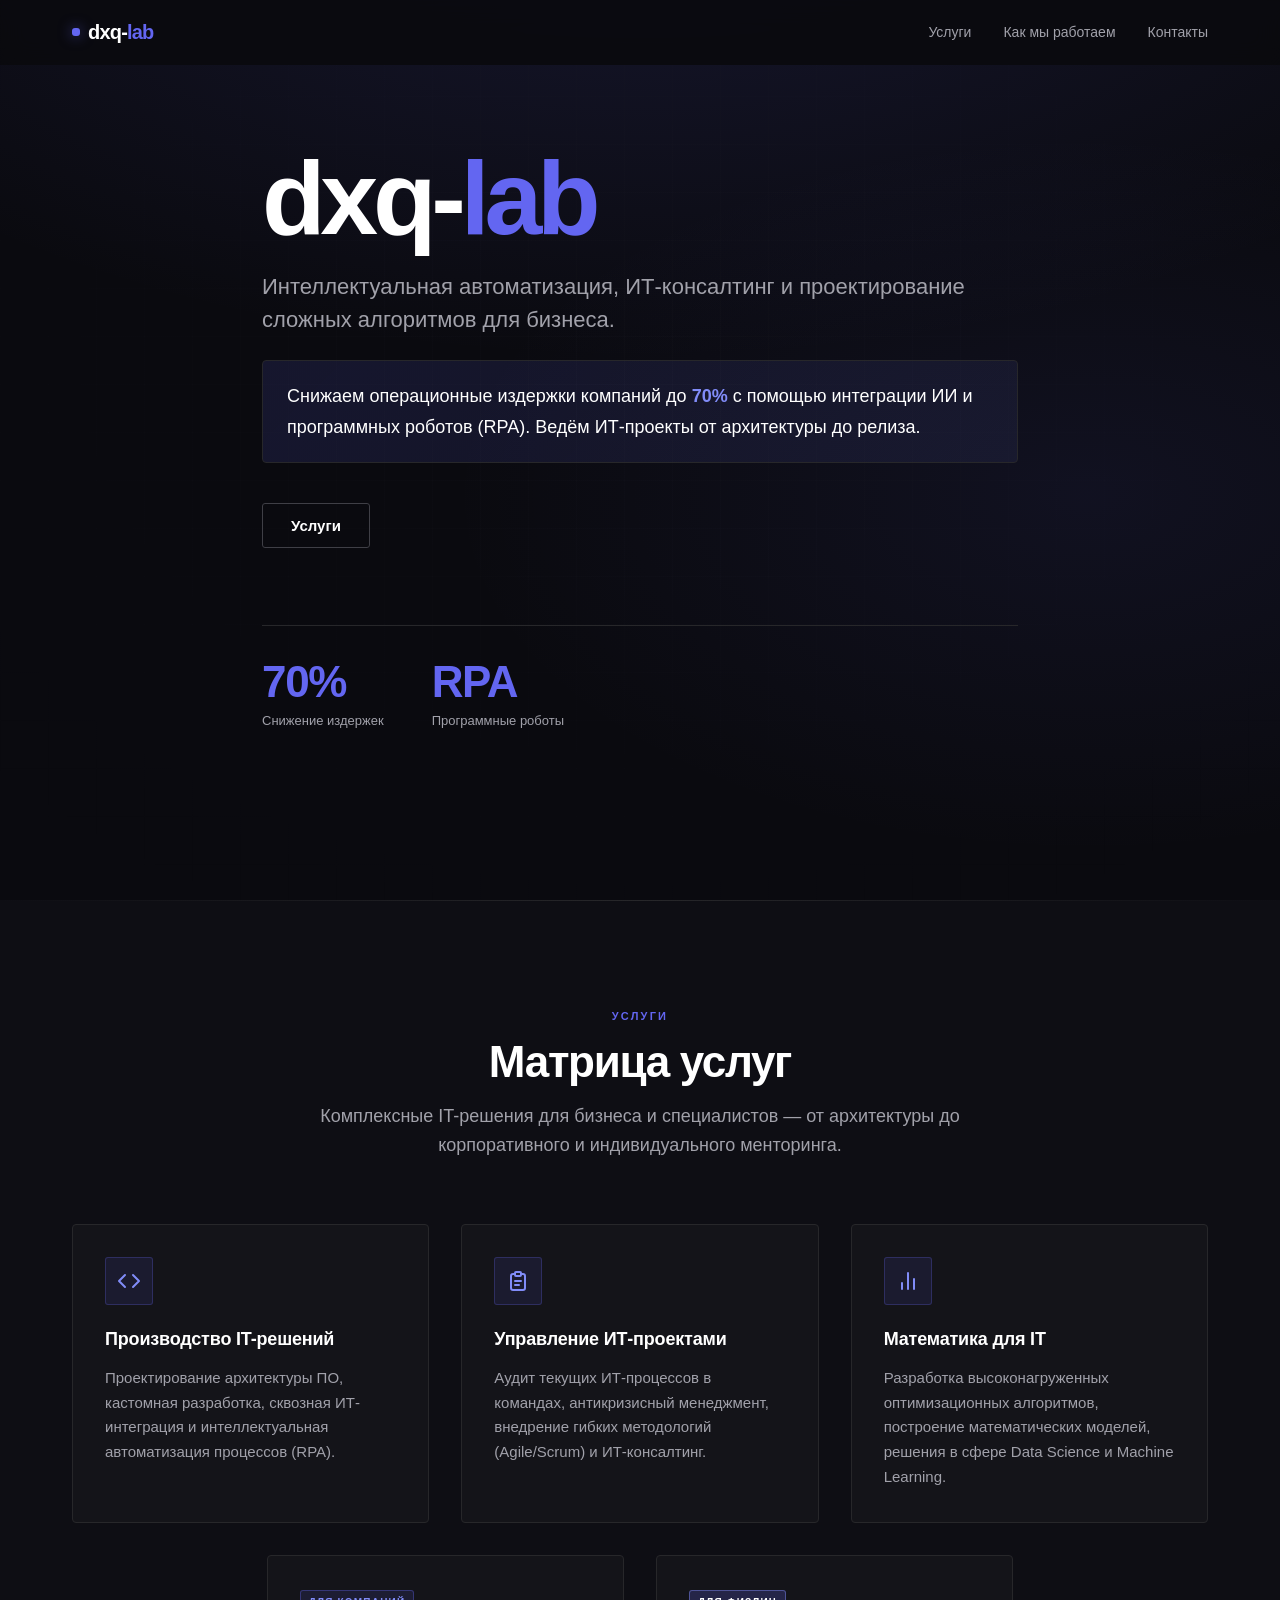
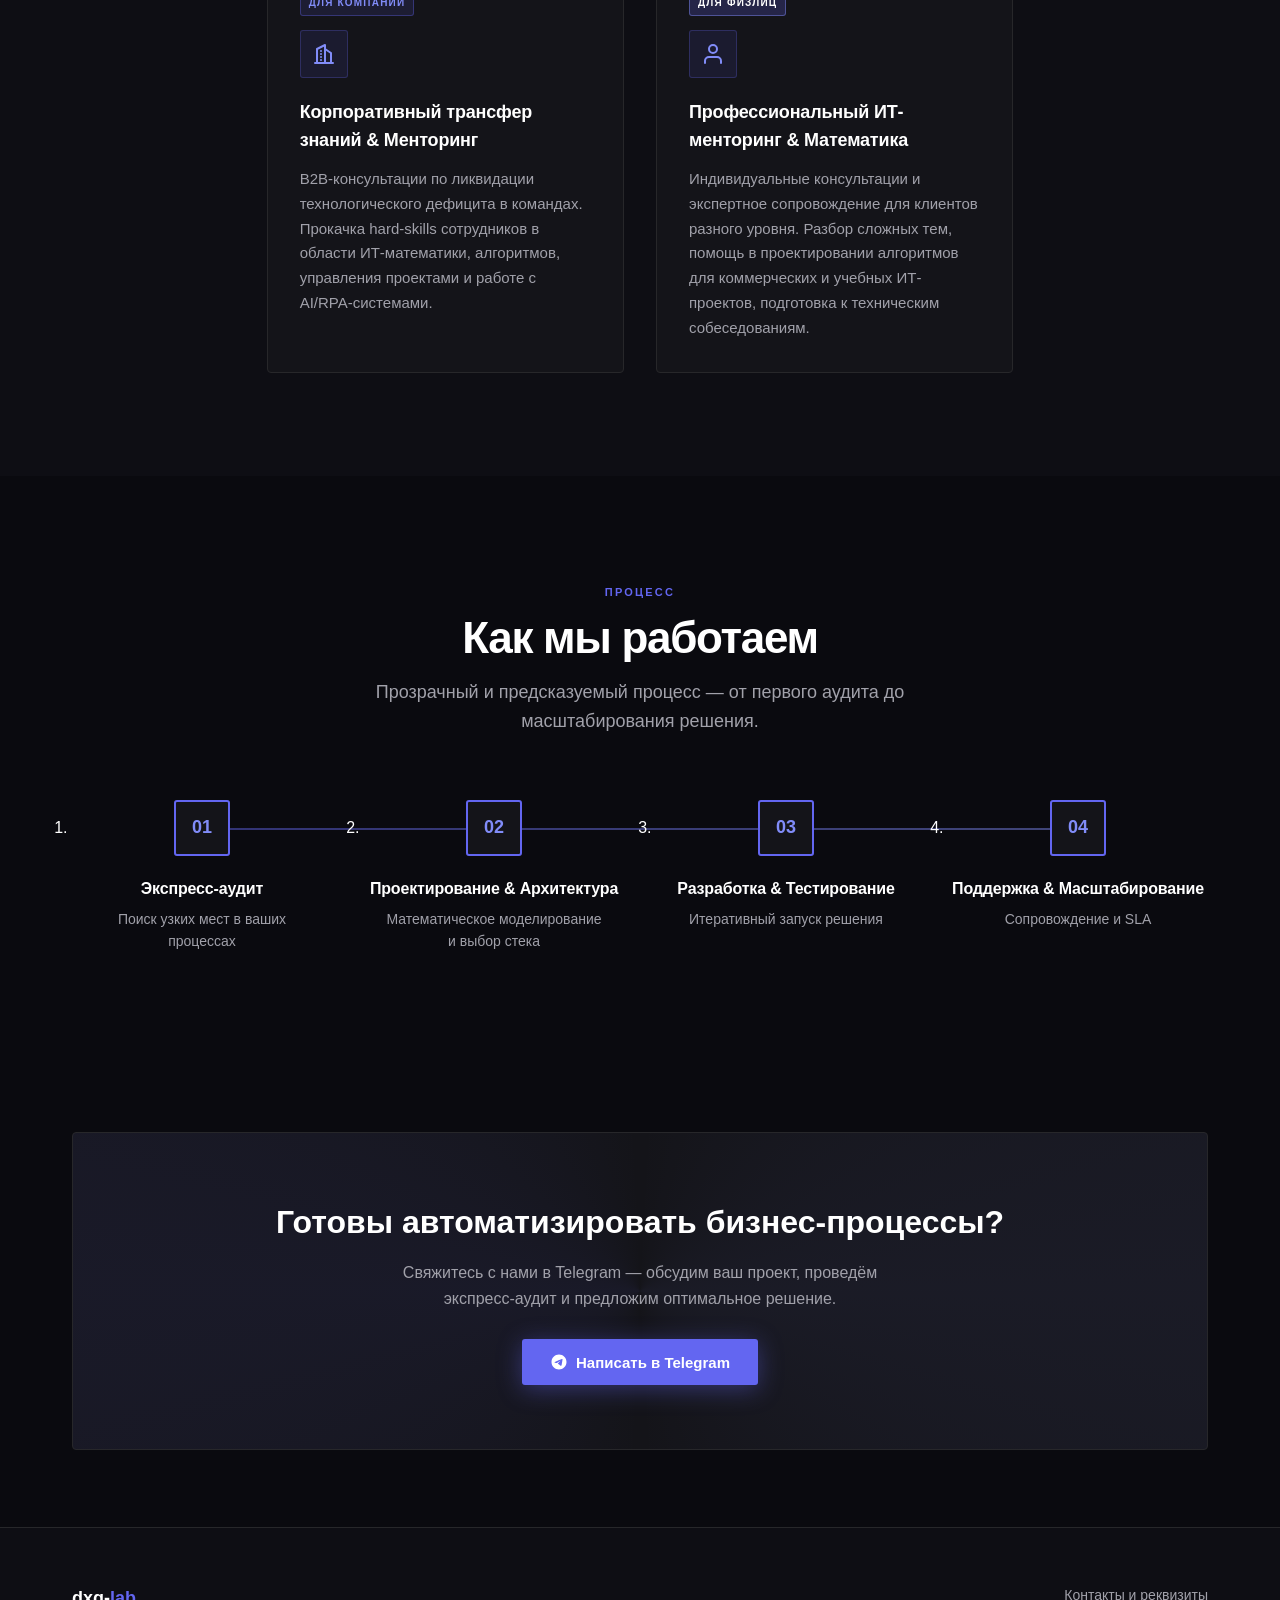
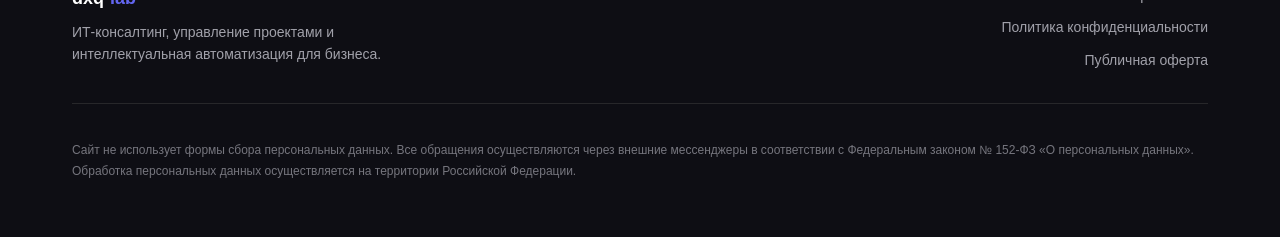
==== index.html @ 2911cb81 "initial commit github pages" ====
<!DOCTYPE html>
<html lang="ru">
<head>
  <meta charset="UTF-8">
  <meta name="viewport" content="width=device-width, initial-scale=1.0">
  <script src="js/favicon.js"></script>
  <meta name="description" content="dxq-lab — интеллектуальная автоматизация, ИТ-консалтинг и проектирование сложных алгоритмов для бизнеса. RPA, Agile, Data Science.">
  <meta name="robots" content="index, follow">
  <meta name="theme-color" content="#0a0a0f">

  <!-- Open Graph — replace content URLs with your production domain -->
  <!-- Example domain: https://dxq-lab.ru or https://your-username.github.io -->
  <meta property="og:type" content="website">
  <meta property="og:title" content="dxq-lab — ИТ-консалтинг и интеллектуальная автоматизация">
  <meta property="og:description" content="Снижаем операционные издержки до 70% с помощью ИИ и программных роботов. Ведём ИТ-проекты от архитектуры до релиза.">
  <meta property="og:url" content="https://YOUR-DOMAIN.ru">
  <meta property="og:locale" content="ru_RU">

  <title>dxq-lab — ИТ-консалтинг и интеллектуальная автоматизация</title>

  <link rel="stylesheet" href="css/style.css">
</head>
<body>

  <!-- Mobile nav overlay -->
  <div class="nav-overlay" aria-hidden="true"></div>

  <!-- ================================================================== -->
  <!-- HEADER                                                            -->
  <!-- ================================================================== -->
  <header class="header" role="banner">
    <div class="container header__inner">
      <a href="#" class="logo" aria-label="dxq-lab — на главную">
        <span class="logo__mark" aria-hidden="true"></span>
        <span class="brand-name">dxq-<span class="text-accent">lab</span></span>
      </a>

      <button class="menu-toggle" aria-label="Открыть меню" aria-expanded="false" aria-controls="main-nav">
        <span class="menu-toggle__bar"></span>
        <span class="menu-toggle__bar"></span>
        <span class="menu-toggle__bar"></span>
      </button>

      <nav class="nav" id="main-nav" aria-label="Основная навигация">
        <a href="#services" class="nav__link">Услуги</a>
        <a href="#workflow" class="nav__link">Как мы работаем</a>
        <a href="#contact" class="nav__link">Контакты</a>
      </nav>
    </div>
  </header>

  <main id="main-content">

    <!-- ================================================================== -->
    <!-- SECTION 1: HERO                                                    -->
    <!-- ================================================================== -->
    <section class="hero section" id="hero" aria-labelledby="hero-title">
      <div class="container hero__content">
        <h1 class="hero__title" id="hero-title"><span class="brand-name">dxq-<span class="text-accent">lab</span></span></h1>

        <p class="hero__subtitle">
          Интеллектуальная автоматизация, ИТ-консалтинг и проектирование сложных алгоритмов для бизнеса.
        </p>

        <p class="hero__uvp">
          Снижаем операционные издержки компаний до <strong>70%</strong> с помощью интеграции ИИ и программных роботов (RPA). Ведём ИТ-проекты от архитектуры до релиза.
        </p>

        <div class="hero__actions">
          <a href="#services" class="btn btn--ghost" data-scroll>Услуги</a>
        </div>

        <div class="hero__stats" aria-label="Ключевые показатели">
          <div class="hero__stat">
            <div class="hero__stat-value">70%</div>
            <div class="hero__stat-label">Снижение издержек</div>
          </div>
          <div class="hero__stat">
            <div class="hero__stat-value">RPA</div>
            <div class="hero__stat-label">Программные роботы</div>
          </div>
        </div>
      </div>
    </section>

    <!-- ================================================================== -->
    <!-- SECTION 2: SERVICES MATRIX                                         -->
    <!-- ================================================================== -->
    <section class="services section" id="services" aria-labelledby="services-title">
      <div class="container">
        <header class="section__header reveal">
          <span class="section__label">Услуги</span>
          <h2 class="section__title" id="services-title">Матрица услуг</h2>
          <p class="section__subtitle">
            Комплексные IT-решения для бизнеса и специалистов — от архитектуры до корпоративного и индивидуального менторинга.
          </p>
        </header>

        <div class="services__grid">

          <article class="service-card reveal">
            <div class="service-card__icon" aria-hidden="true">
              <svg viewBox="0 0 24 24" fill="none" stroke="currentColor" stroke-width="2" stroke-linecap="round" stroke-linejoin="round">
                <polyline points="16 18 22 12 16 6"></polyline>
                <polyline points="8 6 2 12 8 18"></polyline>
              </svg>
            </div>
            <h3 class="service-card__title">Производство IT-решений</h3>
            <p class="service-card__desc">
              Проектирование архитектуры ПО, кастомная разработка, сквозная ИТ-интеграция и интеллектуальная автоматизация процессов (RPA).
            </p>
          </article>

          <article class="service-card reveal">
            <div class="service-card__icon" aria-hidden="true">
              <svg viewBox="0 0 24 24" fill="none" stroke="currentColor" stroke-width="2" stroke-linecap="round" stroke-linejoin="round">
                <path d="M9 5H7a2 2 0 0 0-2 2v12a2 2 0 0 0 2 2h10a2 2 0 0 0 2-2V7a2 2 0 0 0-2-2h-2"></path>
                <rect x="9" y="3" width="6" height="4" rx="1"></rect>
                <path d="M9 12h6"></path>
                <path d="M9 16h4"></path>
              </svg>
            </div>
            <h3 class="service-card__title">Управление ИТ-проектами</h3>
            <p class="service-card__desc">
              Аудит текущих ИТ-процессов в командах, антикризисный менеджмент, внедрение гибких методологий (Agile/Scrum) и ИТ-консалтинг.
            </p>
          </article>

          <article class="service-card reveal">
            <div class="service-card__icon" aria-hidden="true">
              <svg viewBox="0 0 24 24" fill="none" stroke="currentColor" stroke-width="2" stroke-linecap="round" stroke-linejoin="round">
                <line x1="18" y1="20" x2="18" y2="10"></line>
                <line x1="12" y1="20" x2="12" y2="4"></line>
                <line x1="6" y1="20" x2="6" y2="14"></line>
              </svg>
            </div>
            <h3 class="service-card__title">Математика для IT</h3>
            <p class="service-card__desc">
              Разработка высоконагруженных оптимизационных алгоритмов, построение математических моделей, решения в сфере Data Science и Machine Learning.
            </p>
          </article>

          <article class="service-card reveal">
            <span class="service-card__badge">Для компаний</span>
            <div class="service-card__icon" aria-hidden="true">
              <svg viewBox="0 0 24 24" fill="none" stroke="currentColor" stroke-width="2" stroke-linecap="round" stroke-linejoin="round">
                <path d="M3 21h18"></path>
                <path d="M5 21V7l8-4v18"></path>
                <path d="M19 21V11l-6-4"></path>
                <path d="M9 9v.01"></path>
                <path d="M9 12v.01"></path>
                <path d="M9 15v.01"></path>
                <path d="M9 18v.01"></path>
              </svg>
            </div>
            <h3 class="service-card__title">Корпоративный трансфер знаний &amp; Менторинг</h3>
            <p class="service-card__desc">
              B2B-консультации по ликвидации технологического дефицита в командах. Прокачка hard-skills сотрудников в области ИТ-математики, алгоритмов, управления проектами и работе с AI/RPA-системами.
            </p>
          </article>

          <article class="service-card reveal">
            <span class="service-card__badge service-card__badge--b2c">Для физлиц</span>
            <div class="service-card__icon" aria-hidden="true">
              <svg viewBox="0 0 24 24" fill="none" stroke="currentColor" stroke-width="2" stroke-linecap="round" stroke-linejoin="round">
                <path d="M20 21v-2a4 4 0 0 0-4-4H8a4 4 0 0 0-4 4v2"></path>
                <circle cx="12" cy="7" r="4"></circle>
              </svg>
            </div>
            <h3 class="service-card__title">Профессиональный ИТ-менторинг &amp; Математика</h3>
            <p class="service-card__desc">
              Индивидуальные консультации и экспертное сопровождение для клиентов разного уровня. Разбор сложных тем, помощь в проектировании алгоритмов для коммерческих и учебных ИТ-проектов, подготовка к техническим собеседованиям.
            </p>
          </article>

        </div>
      </div>
    </section>

    <!-- ================================================================== -->
    <!-- SECTION 3: ENGAGEMENT WORKFLOW                                     -->
    <!-- ================================================================== -->
    <section class="section" id="workflow" aria-labelledby="workflow-title">
      <div class="container">
        <header class="section__header reveal">
          <span class="section__label">Процесс</span>
          <h2 class="section__title" id="workflow-title">Как мы работаем</h2>
          <p class="section__subtitle">
            Прозрачный и предсказуемый процесс — от первого аудита до масштабирования решения.
          </p>
        </header>

        <ol class="workflow__timeline" aria-label="Этапы работы">
          <li class="workflow-step reveal">
            <div class="workflow-step__number" aria-hidden="true">01</div>
            <h3 class="workflow-step__title">Экспресс-аудит</h3>
            <p class="workflow-step__desc">Поиск узких мест в ваших процессах</p>
          </li>
          <li class="workflow-step reveal">
            <div class="workflow-step__number" aria-hidden="true">02</div>
            <h3 class="workflow-step__title">Проектирование &amp; Архитектура</h3>
            <p class="workflow-step__desc">Математическое моделирование и выбор стека</p>
          </li>
          <li class="workflow-step reveal">
            <div class="workflow-step__number" aria-hidden="true">03</div>
            <h3 class="workflow-step__title">Разработка &amp; Тестирование</h3>
            <p class="workflow-step__desc">Итеративный запуск решения</p>
          </li>
          <li class="workflow-step reveal">
            <div class="workflow-step__number" aria-hidden="true">04</div>
            <h3 class="workflow-step__title">Поддержка &amp; Масштабирование</h3>
            <p class="workflow-step__desc">Сопровождение и SLA</p>
          </li>
        </ol>
      </div>
    </section>

    <!-- ================================================================== -->
    <!-- CTA BANNER — external messenger only, no forms                     -->
    <!-- ================================================================== -->
    <section class="cta-banner" id="contact" aria-labelledby="cta-title">
      <div class="container">
        <div class="cta-banner__inner reveal">
          <div class="cta-banner__content">
            <h2 class="cta-banner__title" id="cta-title">Готовы автоматизировать бизнес-процессы?</h2>
            <p class="cta-banner__text">
              Свяжитесь с нами в Telegram — обсудим ваш проект, проведём экспресс-аудит и предложим оптимальное решение.
            </p>
            <a href="#" class="btn btn--primary" data-telegram>
              <svg class="btn__icon" viewBox="0 0 24 24" fill="currentColor" aria-hidden="true">
                <path d="M12 2C6.48 2 2 6.48 2 12s4.48 10 10 10 10-4.48 10-10S17.52 2 12 2zm4.64 6.8c-.15 1.58-.8 5.42-1.13 7.19-.14.75-.42 1-.68 1.03-.58.05-1.02-.38-1.58-.75-.88-.58-1.38-.94-2.23-1.5-.99-.65-.35-1.01.22-1.59.15-.15 2.71-2.48 2.76-2.69a.2.2 0 00-.05-.18c-.06-.05-.14-.03-.21-.02-.09.02-1.49.95-4.22 2.79-.4.27-.76.41-1.08.4-.36-.01-1.04-.2-1.55-.37-.63-.2-1.12-.31-1.08-.66.02-.18.27-.36.74-.55 2.92-1.27 4.86-2.11 5.83-2.51 2.78-1.16 3.35-1.36 3.73-1.36.08 0 .27.02.39.12.1.08.13.19.14.27-.01.06.01.24 0 .38z"/>
              </svg>
              Написать в Telegram
            </a>
          </div>
        </div>
      </div>
    </section>

  </main>

  <!-- ================================================================== -->
  <!-- SECTION 4: FOOTER — Legal & Security Compliant                       -->
  <!-- Legal entity: ИП Перхунков Т.Н. -->
  <!-- ================================================================== -->
  <footer class="footer" role="contentinfo">
    <div class="container">
      <div class="footer__grid">
        <div>
          <div class="footer__brand"><span class="brand-name">dxq-<span class="text-accent">lab</span></span></div>
          <p class="footer__tagline">
            ИТ-консалтинг, управление проектами и интеллектуальная автоматизация для бизнеса.
          </p>
        </div>
        <nav class="footer__links" aria-label="Юридические документы">
          <button type="button" class="footer__link contact-nav-btn" data-contact-nav>Контакты и реквизиты</button>
          <a href="privacy.html" class="footer__link">Политика конфиденциальности</a>
          <a href="oferta.html" class="footer__link">Публичная оферта</a>
        </nav>
      </div>

      <div class="footer__legal">
        <p class="footer__legal-note">
          Сайт не использует формы сбора персональных данных. Все обращения осуществляются через внешние мессенджеры
          в соответствии с Федеральным законом № 152-ФЗ «О персональных данных».
          Обработка персональных данных осуществляется на территории Российской Федерации.
        </p>
      </div>
    </div>
  </footer>

  <script src="js/main.js" defer></script>
  <script src="js/contact-nav.js" defer></script>
</body>
</html>
---- css/style.css ----
/* ==========================================================================
   dxq-lab — Design System
   Bold Contrast · Deep Black · Indigo Accent · Sharp Forms
   ========================================================================== */

:root {
  /* Colors */
  --bg-deep: #0a0a0f;
  --bg-slate: #0e0e14;
  --bg-card: #141419;
  --border-subtle: #27272a;
  --border-strong: #3f3f46;
  --text-primary: #ffffff;
  --text-muted: #a1a1aa;
  --accent: #6366f1;
  --accent-light: #818cf8;
  --accent-cyan: var(--accent);
  --accent-sky: var(--accent-light);
  --accent-indigo: var(--accent);
  --accent-purple: var(--accent-light);

  /* Gradients */
  --gradient-primary: linear-gradient(135deg, var(--accent) 0%, var(--accent-light) 100%);
  --gradient-glow: linear-gradient(135deg, rgba(99, 102, 241, 0.14) 0%, rgba(129, 140, 248, 0.08) 100%);
  --gradient-hero: radial-gradient(ellipse 80% 60% at 50% -20%, rgba(99, 102, 241, 0.16), transparent),
                   radial-gradient(ellipse 50% 40% at 85% 55%, rgba(99, 102, 241, 0.08), transparent);

  /* Typography */
  --font-sans: -apple-system, BlinkMacSystemFont, "Segoe UI", Roboto, "Helvetica Neue", Arial, sans-serif;

  /* Spacing */
  --section-padding: clamp(4rem, 8vw, 7rem);
  --container-max: 1200px;
  --gap: clamp(1rem, 3vw, 2rem);

  /* Effects */
  --shadow-card: 0 8px 32px rgba(0, 0, 0, 0.55);
  --shadow-glow: 0 0 48px rgba(99, 102, 241, 0.22);
  --transition: 0.25s cubic-bezier(0.4, 0, 0.2, 1);
  --radius: 3px;
  --radius-lg: 4px;
}

/* ==========================================================================
   Reset & Base
   ========================================================================== */

*,
*::before,
*::after {
  box-sizing: border-box;
  margin: 0;
  padding: 0;
}

html {
  scroll-behavior: smooth;
  -webkit-text-size-adjust: 100%;
}

body {
  font-family: var(--font-sans);
  font-size: 1rem;
  line-height: 1.6;
  color: var(--text-primary);
  background-color: var(--bg-deep);
  background-image: var(--gradient-hero);
  background-attachment: fixed;
  overflow-x: hidden;
  -webkit-font-smoothing: antialiased;
  -moz-osx-font-smoothing: grayscale;
}

img {
  max-width: 100%;
  height: auto;
  display: block;
}

a {
  color: var(--accent-light);
  text-decoration: none;
  transition: color var(--transition);
}

a:hover {
  color: var(--accent);
}

.text-accent {
  color: var(--accent);
}

.brand-name {
  white-space: nowrap;
  letter-spacing: inherit;
}

ul {
  list-style: none;
}

/* ==========================================================================
   Layout Utilities
   ========================================================================== */

.container {
  width: 100%;
  max-width: var(--container-max);
  margin-inline: auto;
  padding-inline: clamp(1.25rem, 4vw, 2rem);
}

.section {
  padding-block: var(--section-padding);
}

.section__header {
  text-align: center;
  margin-bottom: clamp(2.5rem, 5vw, 4rem);
}

.section__label {
  display: inline-block;
  font-size: 0.6875rem;
  font-weight: 700;
  letter-spacing: 0.2em;
  text-transform: uppercase;
  color: var(--accent);
  margin-bottom: 0.75rem;
}

.section__title {
  font-size: clamp(1.875rem, 4vw, 2.75rem);
  font-weight: 800;
  letter-spacing: -0.03em;
  line-height: 1.1;
  margin-bottom: 1rem;
}

.section__subtitle {
  font-size: clamp(1rem, 2vw, 1.125rem);
  color: var(--text-muted);
  max-width: 640px;
  margin-inline: auto;
}

/* ==========================================================================
   Header / Navigation
   ========================================================================== */

.header {
  position: fixed;
  top: 0;
  left: 0;
  right: 0;
  z-index: 100;
  padding-block: 1rem;
  background: rgba(10, 10, 15, 0.92);
  backdrop-filter: blur(12px);
  -webkit-backdrop-filter: blur(12px);
  border-bottom: 1px solid transparent;
  transition: border-color var(--transition), box-shadow var(--transition);
}

.header--scrolled {
  border-bottom-color: var(--border-subtle);
  box-shadow: 0 4px 30px rgba(0, 0, 0, 0.3);
}

.header__inner {
  display: flex;
  align-items: center;
  justify-content: space-between;
  gap: 1.5rem;
}

.logo {
  font-size: 1.25rem;
  font-weight: 800;
  letter-spacing: -0.04em;
  color: var(--text-primary);
  display: flex;
  align-items: center;
  gap: 0.5rem;
}

.logo__mark {
  width: 8px;
  height: 8px;
  border-radius: var(--radius);
  background: var(--accent);
  box-shadow: 0 0 14px rgba(99, 102, 241, 0.6);
}

.nav {
  display: flex;
  align-items: center;
  gap: clamp(1rem, 3vw, 2rem);
}

.nav__link {
  font-size: 0.875rem;
  font-weight: 500;
  color: var(--text-muted);
  transition: color var(--transition);
}

.nav__link:hover {
  color: var(--text-primary);
}

.nav__cta {
  display: none;
}

.menu-toggle {
  display: none;
  flex-direction: column;
  justify-content: center;
  gap: 5px;
  width: 32px;
  height: 32px;
  background: none;
  border: none;
  cursor: pointer;
  padding: 4px;
}

.menu-toggle__bar {
  display: block;
  width: 100%;
  height: 2px;
  background: var(--text-primary);
  border-radius: 2px;
  transition: transform var(--transition), opacity var(--transition);
}

.menu-toggle[aria-expanded="true"] .menu-toggle__bar:nth-child(1) {
  transform: translateY(7px) rotate(45deg);
}

.menu-toggle[aria-expanded="true"] .menu-toggle__bar:nth-child(2) {
  opacity: 0;
}

.menu-toggle[aria-expanded="true"] .menu-toggle__bar:nth-child(3) {
  transform: translateY(-7px) rotate(-45deg);
}

/* ==========================================================================
   Buttons
   ========================================================================== */

.btn {
  display: inline-flex;
  align-items: center;
  justify-content: center;
  gap: 0.5rem;
  padding: 0.875rem 1.75rem;
  font-family: inherit;
  font-size: 0.9375rem;
  font-weight: 600;
  line-height: 1;
  border-radius: var(--radius);
  border: none;
  cursor: pointer;
  transition: transform var(--transition), box-shadow var(--transition), background var(--transition), border-color var(--transition);
  white-space: nowrap;
}

.btn:active {
  transform: scale(0.98);
}

.btn--primary {
  background: var(--accent);
  color: #ffffff;
  box-shadow: 0 4px 24px rgba(99, 102, 241, 0.4);
}

.btn--primary:hover {
  background: var(--accent-light);
  box-shadow: 0 6px 32px rgba(99, 102, 241, 0.55);
  color: #ffffff;
}

.btn--ghost {
  background: transparent;
  color: var(--text-primary);
  border: 1px solid var(--border-strong);
}

.btn--ghost:hover {
  border-color: var(--accent);
  color: var(--accent-light);
  background: rgba(99, 102, 241, 0.08);
}

.btn--sm {
  padding: 0.625rem 1.25rem;
  font-size: 0.875rem;
}

.btn__icon {
  width: 18px;
  height: 18px;
  flex-shrink: 0;
}

/* ==========================================================================
   Hero
   ========================================================================== */

.hero {
  min-height: 100vh;
  min-height: 100dvh;
  display: flex;
  align-items: center;
  padding-top: 5rem;
  position: relative;
  overflow: hidden;
}

.hero::before {
  content: "";
  position: absolute;
  inset: 0;
  background:
    linear-gradient(rgba(63, 63, 70, 0.06) 1px, transparent 1px),
    linear-gradient(90deg, rgba(63, 63, 70, 0.06) 1px, transparent 1px);
  background-size: 48px 48px;
  mask-image: radial-gradient(ellipse 70% 70% at 50% 40%, black, transparent);
  pointer-events: none;
}

.hero__content {
  position: relative;
  z-index: 1;
  max-width: 820px;
}

.hero__badge {
  display: inline-flex;
  align-items: center;
  gap: 0.5rem;
  padding: 0.375rem 0.75rem;
  font-size: 0.75rem;
  font-weight: 700;
  letter-spacing: 0.12em;
  text-transform: uppercase;
  color: var(--accent-light);
  background: rgba(99, 102, 241, 0.1);
  border: 1px solid rgba(99, 102, 241, 0.35);
  border-radius: var(--radius);
  margin-bottom: 1.5rem;
  animation: fadeInUp 0.6s ease both;
}

.hero__badge-dot {
  width: 6px;
  height: 6px;
  border-radius: var(--radius);
  background: var(--accent);
  animation: pulse 2s ease infinite;
}

.hero__title {
  font-size: clamp(3.5rem, 11vw, 6.5rem);
  font-weight: 900;
  letter-spacing: -0.05em;
  line-height: 1;
  margin-bottom: 1.25rem;
  color: var(--text-primary);
  animation: fadeInUp 0.6s 0.1s ease both;
}

.hero__subtitle {
  font-size: clamp(1.125rem, 2.5vw, 1.375rem);
  color: var(--text-muted);
  line-height: 1.5;
  margin-bottom: 1.5rem;
  animation: fadeInUp 0.6s 0.2s ease both;
}

.hero__uvp {
  font-size: clamp(1rem, 2vw, 1.125rem);
  color: var(--text-primary);
  line-height: 1.7;
  padding: 1.25rem 1.5rem;
  background: var(--gradient-glow);
  border: 1px solid var(--border-subtle);
  border-radius: var(--radius-lg);
  margin-bottom: 2.5rem;
  animation: fadeInUp 0.6s 0.3s ease both;
}

.hero__uvp strong {
  color: var(--accent-light);
  font-weight: 700;
}

.hero__actions {
  display: flex;
  flex-wrap: wrap;
  gap: 1rem;
  animation: fadeInUp 0.6s 0.4s ease both;
}

.hero__stats {
  display: flex;
  flex-wrap: wrap;
  gap: clamp(1.5rem, 4vw, 3rem);
  margin-top: clamp(3rem, 6vw, 5rem);
  padding-top: 2rem;
  border-top: 1px solid var(--border-subtle);
  animation: fadeInUp 0.6s 0.5s ease both;
}

.hero__stat-value {
  font-size: clamp(2rem, 4vw, 2.75rem);
  font-weight: 900;
  color: var(--accent);
  letter-spacing: -0.03em;
  line-height: 1.1;
}

.hero__stat-label {
  font-size: 0.8125rem;
  color: var(--text-muted);
  margin-top: 0.25rem;
}

/* ==========================================================================
   Services Grid
   ========================================================================== */

.services {
  background: var(--bg-slate);
  position: relative;
}

.services::before {
  content: "";
  position: absolute;
  top: 0;
  left: 0;
  right: 0;
  height: 1px;
  background: linear-gradient(90deg, transparent, var(--border-subtle), transparent);
}

.services__grid {
  display: grid;
  grid-template-columns: repeat(6, 1fr);
  gap: var(--gap);
}

/* Row 1: three equal cards */
.services__grid .service-card:nth-child(1),
.services__grid .service-card:nth-child(2),
.services__grid .service-card:nth-child(3) {
  grid-column: span 2;
}

/* Row 2: two centered cards */
.services__grid .service-card:nth-child(4) {
  grid-column: 2 / span 2;
}

.services__grid .service-card:nth-child(5) {
  grid-column: 4 / span 2;
}

.service-card {
  position: relative;
  padding: clamp(1.5rem, 3vw, 2rem);
  background: var(--bg-card);
  border: 1px solid var(--border-subtle);
  border-radius: var(--radius-lg);
  transition: transform var(--transition), border-color var(--transition), box-shadow var(--transition);
  overflow: hidden;
}

.service-card::before {
  content: "";
  position: absolute;
  inset: 0;
  background: var(--gradient-glow);
  opacity: 0;
  transition: opacity var(--transition);
}

.service-card:hover {
  transform: translateY(-4px);
  border-color: rgba(99, 102, 241, 0.55);
  box-shadow: var(--shadow-glow);
}

.service-card:hover::before {
  opacity: 1;
}

.service-card__icon {
  position: relative;
  z-index: 1;
  width: 48px;
  height: 48px;
  display: flex;
  align-items: center;
  justify-content: center;
  background: rgba(99, 102, 241, 0.1);
  border: 1px solid rgba(99, 102, 241, 0.25);
  border-radius: var(--radius);
  margin-bottom: 1.25rem;
  transition: background var(--transition), border-color var(--transition);
}

.service-card:hover .service-card__icon {
  background: rgba(99, 102, 241, 0.18);
  border-color: rgba(99, 102, 241, 0.5);
}

.service-card__icon svg {
  width: 24px;
  height: 24px;
  stroke: var(--accent-light);
}

.service-card__title {
  position: relative;
  z-index: 1;
  font-size: 1.125rem;
  font-weight: 700;
  margin-bottom: 0.75rem;
  letter-spacing: -0.01em;
}

.service-card__desc {
  position: relative;
  z-index: 1;
  font-size: 0.9375rem;
  color: var(--text-muted);
  line-height: 1.65;
}

.service-card__badge {
  position: relative;
  z-index: 1;
  display: inline-block;
  font-size: 0.625rem;
  font-weight: 700;
  letter-spacing: 0.12em;
  text-transform: uppercase;
  color: var(--accent-light);
  background: rgba(99, 102, 241, 0.12);
  border: 1px solid rgba(99, 102, 241, 0.35);
  padding: 0.25rem 0.5rem;
  border-radius: var(--radius);
  margin-bottom: 0.875rem;
}

.service-card__badge--b2c {
  color: #ffffff;
  background: rgba(99, 102, 241, 0.22);
  border-color: rgba(129, 140, 248, 0.45);
}

/* ==========================================================================
   Workflow Timeline
   ========================================================================== */

.workflow__timeline {
  display: grid;
  grid-template-columns: repeat(4, 1fr);
  gap: var(--gap);
  position: relative;
}

.workflow__timeline::before {
  content: "";
  position: absolute;
  top: 28px;
  left: calc(12.5% + 1rem);
  right: calc(12.5% + 1rem);
  height: 2px;
  background: linear-gradient(90deg, var(--accent), var(--accent-light));
  opacity: 0.45;
}

.workflow-step {
  text-align: center;
  position: relative;
}

.workflow-step__number {
  width: 56px;
  height: 56px;
  margin-inline: auto;
  margin-bottom: 1.25rem;
  display: flex;
  align-items: center;
  justify-content: center;
  font-size: 1.125rem;
  font-weight: 800;
  color: var(--accent-light);
  background: var(--bg-card);
  border: 2px solid var(--accent);
  border-radius: var(--radius);
  position: relative;
  z-index: 1;
  transition: background var(--transition), color var(--transition), box-shadow var(--transition);
}

.workflow-step:hover .workflow-step__number {
  background: var(--accent);
  color: #ffffff;
  box-shadow: 0 0 28px rgba(99, 102, 241, 0.45);
}

.workflow-step__title {
  font-size: 1rem;
  font-weight: 700;
  margin-bottom: 0.5rem;
  letter-spacing: -0.01em;
}

.workflow-step__desc {
  font-size: 0.875rem;
  color: var(--text-muted);
  line-height: 1.55;
  max-width: 220px;
  margin-inline: auto;
}

/* ==========================================================================
   CTA Banner
   ========================================================================== */

.cta-banner {
  padding-block: clamp(3rem, 6vw, 5rem);
}

.cta-banner__inner {
  text-align: center;
  padding: clamp(2.5rem, 5vw, 4rem);
  background: var(--bg-card);
  border: 1px solid var(--border-subtle);
  border-radius: var(--radius-lg);
  position: relative;
  overflow: hidden;
}

.cta-banner__inner::before {
  content: "";
  position: absolute;
  inset: -50%;
  background: conic-gradient(from 180deg at 50% 50%, transparent, rgba(99, 102, 241, 0.07), transparent, rgba(129, 140, 248, 0.06), transparent);
  animation: rotate 20s linear infinite;
}

.cta-banner__content {
  position: relative;
  z-index: 1;
}

.cta-banner__title {
  font-size: clamp(1.5rem, 3vw, 2rem);
  font-weight: 700;
  margin-bottom: 0.75rem;
}

.cta-banner__text {
  color: var(--text-muted);
  margin-bottom: 1.75rem;
  max-width: 520px;
  margin-inline: auto;
}

/* ==========================================================================
   Footer
   ========================================================================== */

.footer {
  background: var(--bg-slate);
  border-top: 1px solid var(--border-subtle);
  padding-block: clamp(2.5rem, 5vw, 3.5rem);
}

.footer__grid {
  display: grid;
  grid-template-columns: 1fr auto;
  gap: 2rem;
  align-items: start;
  margin-bottom: 2rem;
}

.footer__brand {
  font-size: 1.125rem;
  font-weight: 700;
  margin-bottom: 0.5rem;
}

.footer__tagline {
  font-size: 0.875rem;
  color: var(--text-muted);
  max-width: 360px;
}

.footer__links {
  display: flex;
  flex-direction: column;
  gap: 0.625rem;
  text-align: right;
}

.footer__link {
  font-size: 0.875rem;
  color: var(--text-muted);
}

.footer__link:hover {
  color: var(--accent-light);
}

/* Reset button-styled nav links — match plain text links */
.contact-nav-btn,
.inline-link-btn {
  background: none;
  border: none;
  padding: 0;
  margin: 0;
  font: inherit;
  line-height: inherit;
  cursor: pointer;
  appearance: none;
  -webkit-appearance: none;
}

.footer__link.contact-nav-btn {
  display: block;
  font-size: 0.875rem;
  color: var(--text-muted);
  text-align: right;
}

.footer__link.contact-nav-btn:hover {
  color: var(--accent-light);
}

.footer__legal .contact-nav-btn {
  font-size: inherit;
  color: var(--accent-light);
  text-align: left;
  text-decoration: underline;
  text-underline-offset: 2px;
}

.footer__legal .contact-nav-btn:hover {
  color: var(--accent);
}

.inline-link-btn {
  display: inline;
  color: var(--accent-light);
  text-decoration: underline;
  text-underline-offset: 2px;
}

.inline-link-btn:hover {
  color: var(--accent);
}

.contact-details {
  margin-top: 1.5rem;
}

.contact-list {
  display: grid;
  gap: 1.25rem;
}

.contact-list__item dt {
  font-size: 0.75rem;
  font-weight: 700;
  letter-spacing: 0.1em;
  text-transform: uppercase;
  color: var(--accent);
  margin-bottom: 0.375rem;
}

.contact-list__item dd {
  font-size: 1rem;
  color: var(--text-primary);
  margin: 0;
}

.contact-list__item dd a {
  color: var(--accent-light);
}

.contact-note {
  margin-top: 2rem;
  font-size: 0.875rem;
  color: var(--text-muted);
}

.contact-loading {
  color: var(--text-muted);
}

.footer__legal {
  padding-top: 1.5rem;
  border-top: 1px solid var(--border-subtle);
  font-size: 0.8125rem;
  color: var(--text-muted);
  line-height: 1.7;
}

.footer__legal-note {
  margin-top: 0.75rem;
  font-size: 0.75rem;
  opacity: 0.7;
}

/* ==========================================================================
   Legal Pages (privacy.html, oferta.html)
   ========================================================================== */

.legal-page {
  padding-top: 6rem;
  padding-bottom: 4rem;
  min-height: 100vh;
}

.legal-page h1 {
  font-size: clamp(1.75rem, 4vw, 2.25rem);
  margin-bottom: 0.5rem;
}

.legal-page__updated {
  color: var(--text-muted);
  font-size: 0.875rem;
  margin-bottom: 2rem;
}

.legal-page h2 {
  font-size: 1.25rem;
  margin-top: 2rem;
  margin-bottom: 0.75rem;
  color: var(--accent-light);
}

.legal-page p,
.legal-page li {
  color: var(--text-muted);
  margin-bottom: 0.75rem;
  line-height: 1.7;
}

.legal-page ul {
  padding-left: 1.25rem;
  list-style: disc;
}

.legal-page a.back-link {
  display: inline-flex;
  align-items: center;
  gap: 0.375rem;
  font-size: 0.875rem;
  margin-bottom: 2rem;
  color: var(--accent-light);
}

/* ==========================================================================
   Animations
   ========================================================================== */

@keyframes fadeInUp {
  from {
    opacity: 0;
    transform: translateY(20px);
  }
  to {
    opacity: 1;
    transform: translateY(0);
  }
}

@keyframes pulse {
  0%, 100% { opacity: 1; }
  50% { opacity: 0.4; }
}

@keyframes rotate {
  to { transform: rotate(360deg); }
}

/* Scroll reveal */
.reveal {
  opacity: 0;
  transform: translateY(24px);
  transition: opacity 0.6s ease, transform 0.6s ease;
}

.reveal.is-visible {
  opacity: 1;
  transform: translateY(0);
}

/* ==========================================================================
   Responsive
   ========================================================================== */

@media (max-width: 1024px) {
  .services__grid {
    grid-template-columns: repeat(2, 1fr);
  }

  .services__grid .service-card:nth-child(n) {
    grid-column: auto;
  }

  .services__grid .service-card:nth-child(5) {
    grid-column: 1 / -1;
    max-width: calc(50% - var(--gap) / 2);
    justify-self: center;
  }

  .workflow__timeline {
    grid-template-columns: repeat(2, 1fr);
    gap: 2.5rem;
  }

  .workflow__timeline::before {
    display: none;
  }
}

@media (max-width: 768px) {
  .nav {
    position: fixed;
    top: 0;
    right: 0;
    bottom: 0;
    width: min(280px, 85vw);
    flex-direction: column;
    align-items: flex-start;
    padding: 5rem 1.5rem 2rem;
    background: rgba(10, 10, 15, 0.97);
    backdrop-filter: blur(16px);
    border-left: 1px solid var(--border-subtle);
    transform: translateX(100%);
    transition: transform var(--transition);
    gap: 1.5rem;
  }

  .nav.is-open {
    transform: translateX(0);
  }

  .nav__cta {
    display: inline-flex;
    margin-top: 0.5rem;
  }

  .menu-toggle {
    display: flex;
  }

  .header__cta-desktop {
    display: none;
  }

  .services__grid {
    grid-template-columns: 1fr;
  }

  .services__grid .service-card:nth-child(n) {
    grid-column: auto;
    max-width: none;
    justify-self: stretch;
  }

  .footer__grid {
    grid-template-columns: 1fr;
  }

  .footer__links {
    text-align: left;
  }

  .hero__stats {
    gap: 1.5rem;
  }

  .hero__stat {
    flex: 1 1 calc(50% - 0.75rem);
  }
}

@media (max-width: 480px) {
  .hero__actions {
    flex-direction: column;
  }

  .hero__actions .btn {
    width: 100%;
  }

  .workflow__timeline {
    grid-template-columns: 1fr;
  }
}

@media (min-width: 769px) {
  .nav-overlay {
    display: none;
  }
}

.nav-overlay {
  position: fixed;
  inset: 0;
  background: rgba(0, 0, 0, 0.5);
  z-index: 99;
  opacity: 0;
  visibility: hidden;
  transition: opacity var(--transition), visibility var(--transition);
}

.nav-overlay.is-visible {
  opacity: 1;
  visibility: visible;
}

@media (prefers-reduced-motion: reduce) {
  html {
    scroll-behavior: auto;
  }

  *,
  *::before,
  *::after {
    animation-duration: 0.01ms !important;
    animation-iteration-count: 1 !important;
    transition-duration: 0.01ms !important;
  }

  .reveal {
    opacity: 1;
    transform: none;
  }
}
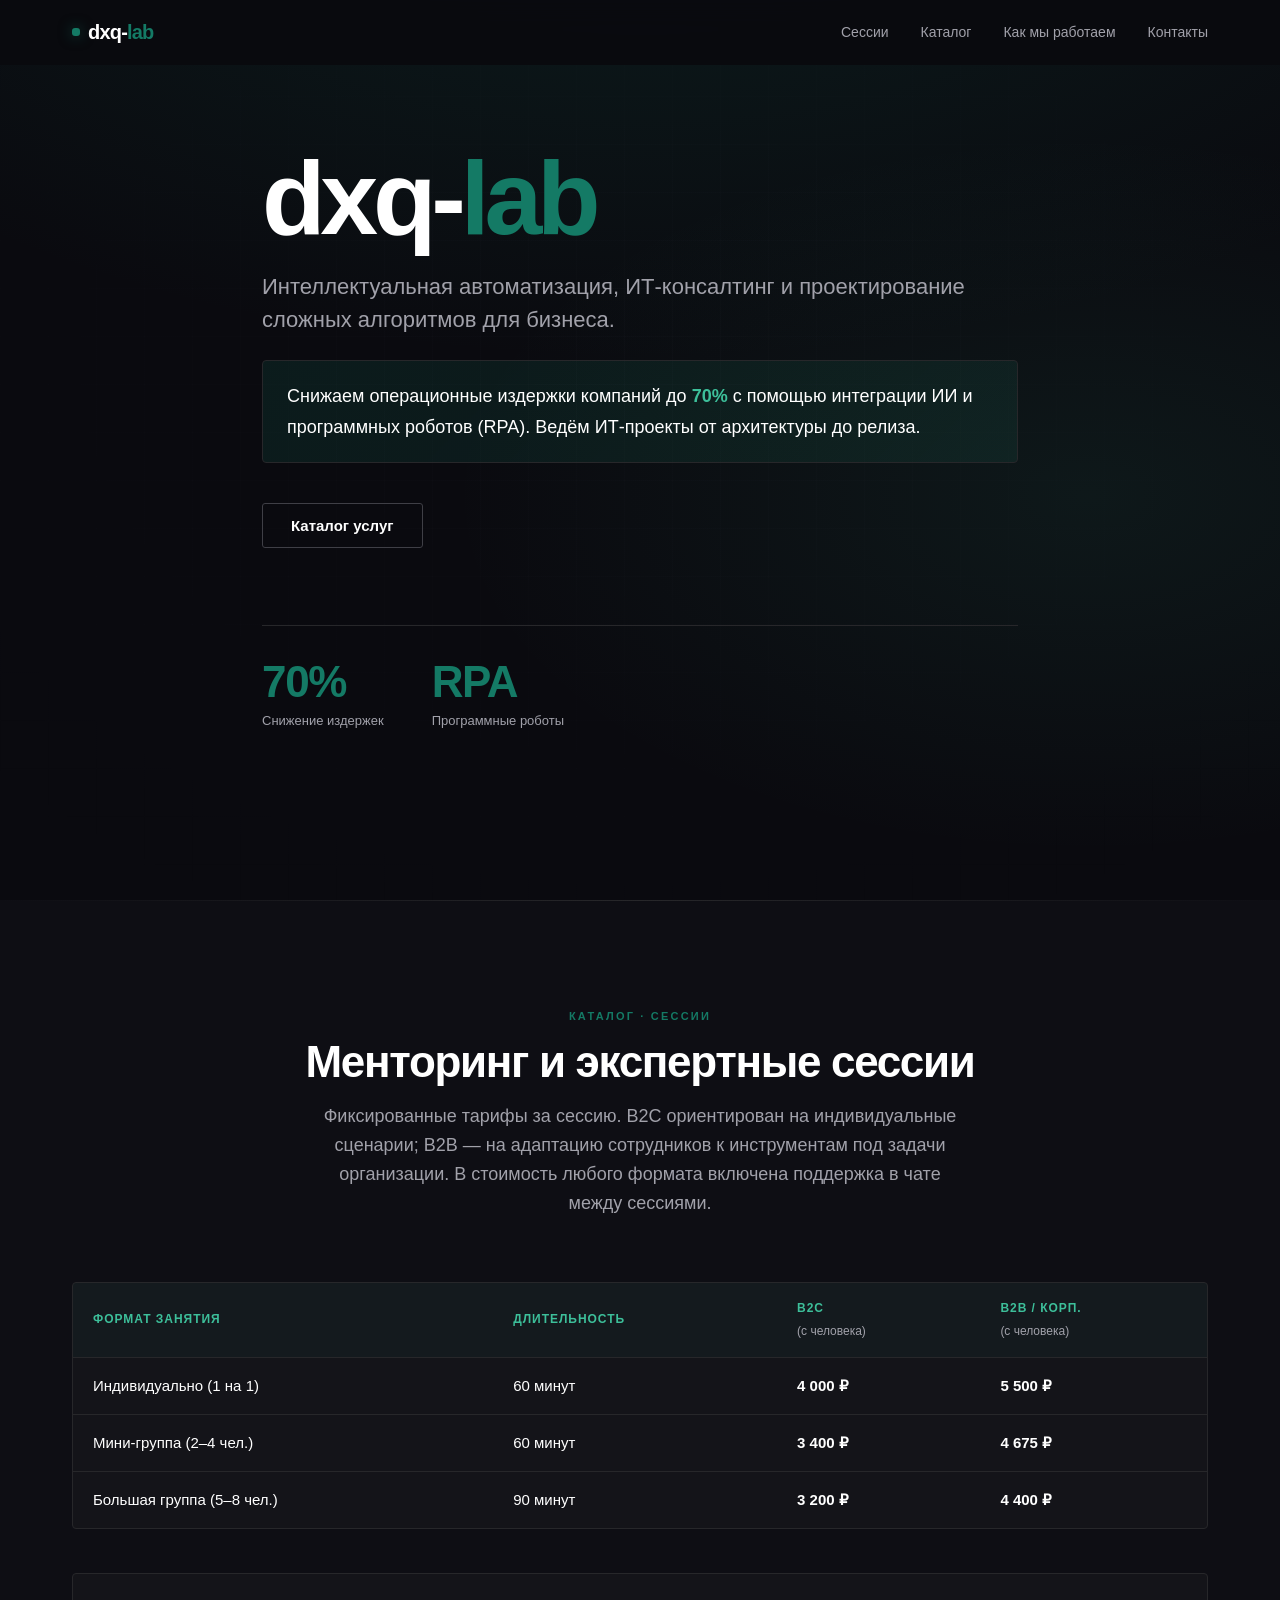
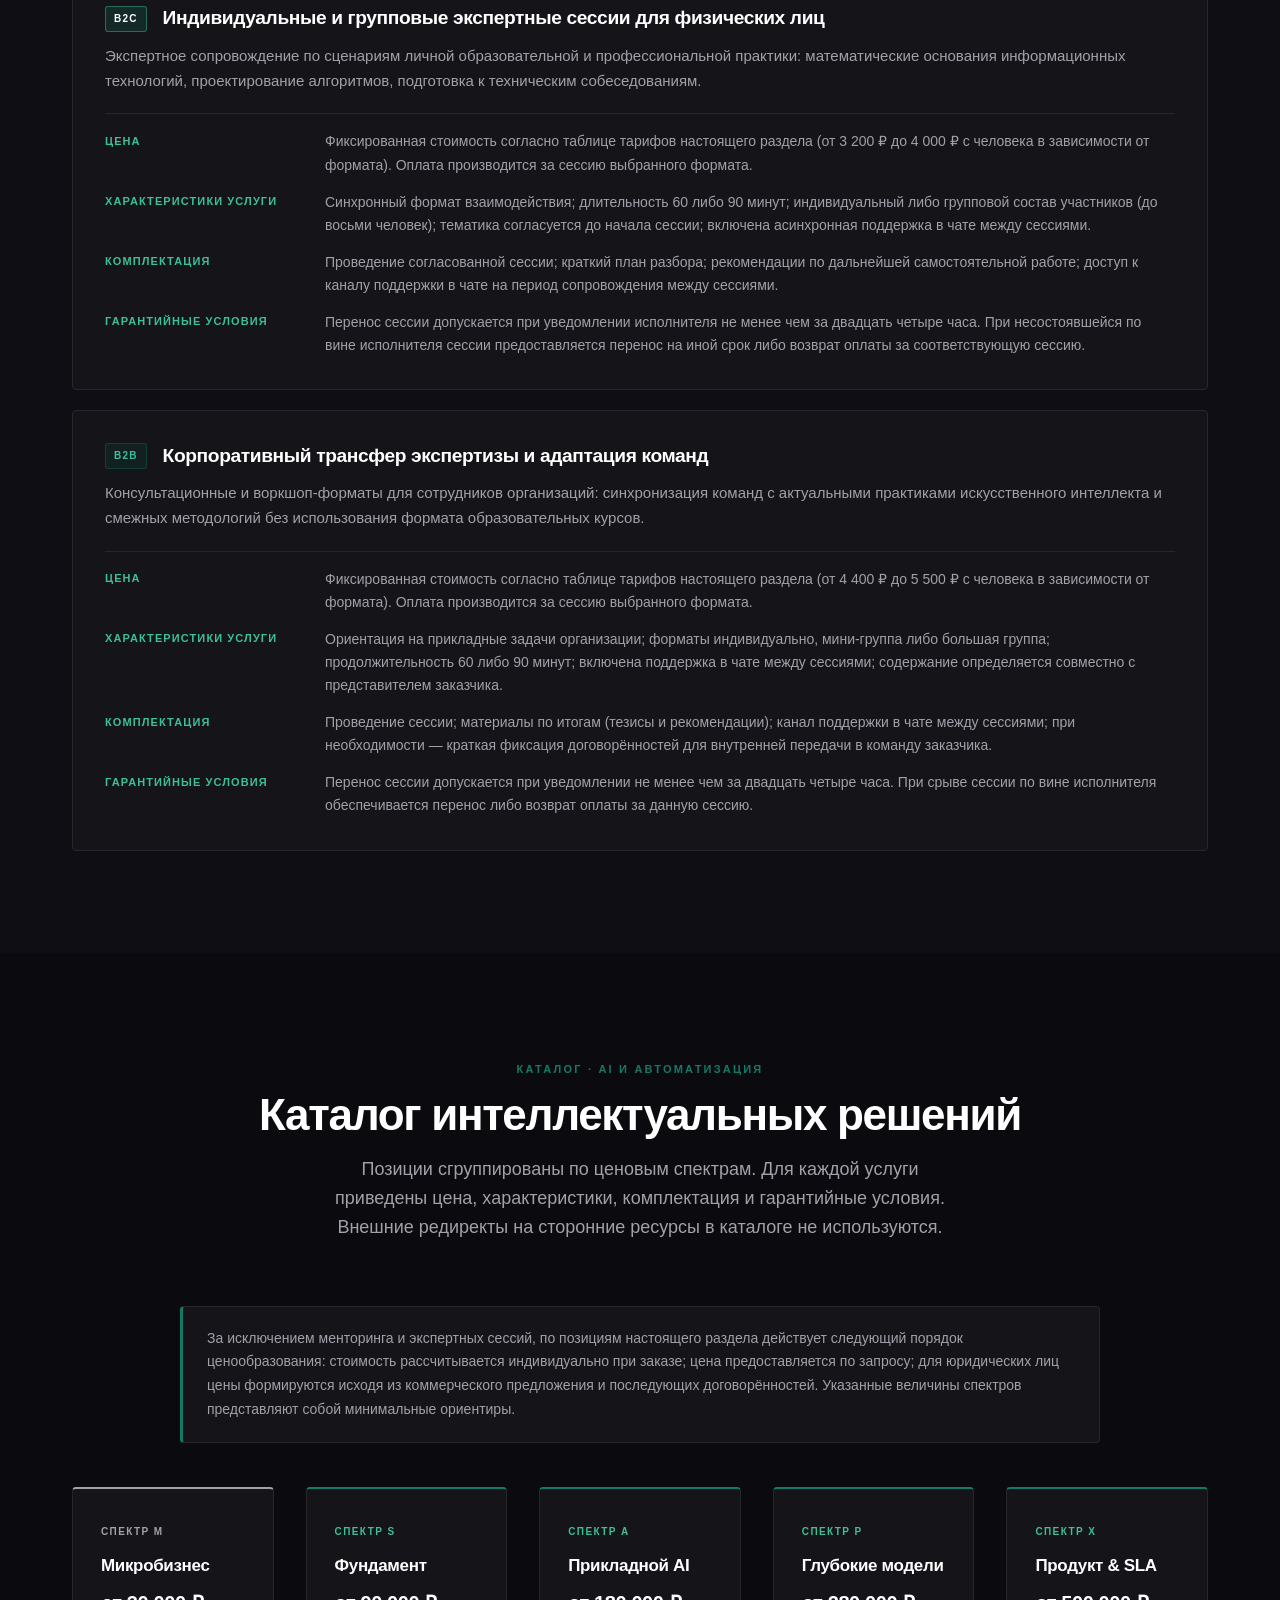
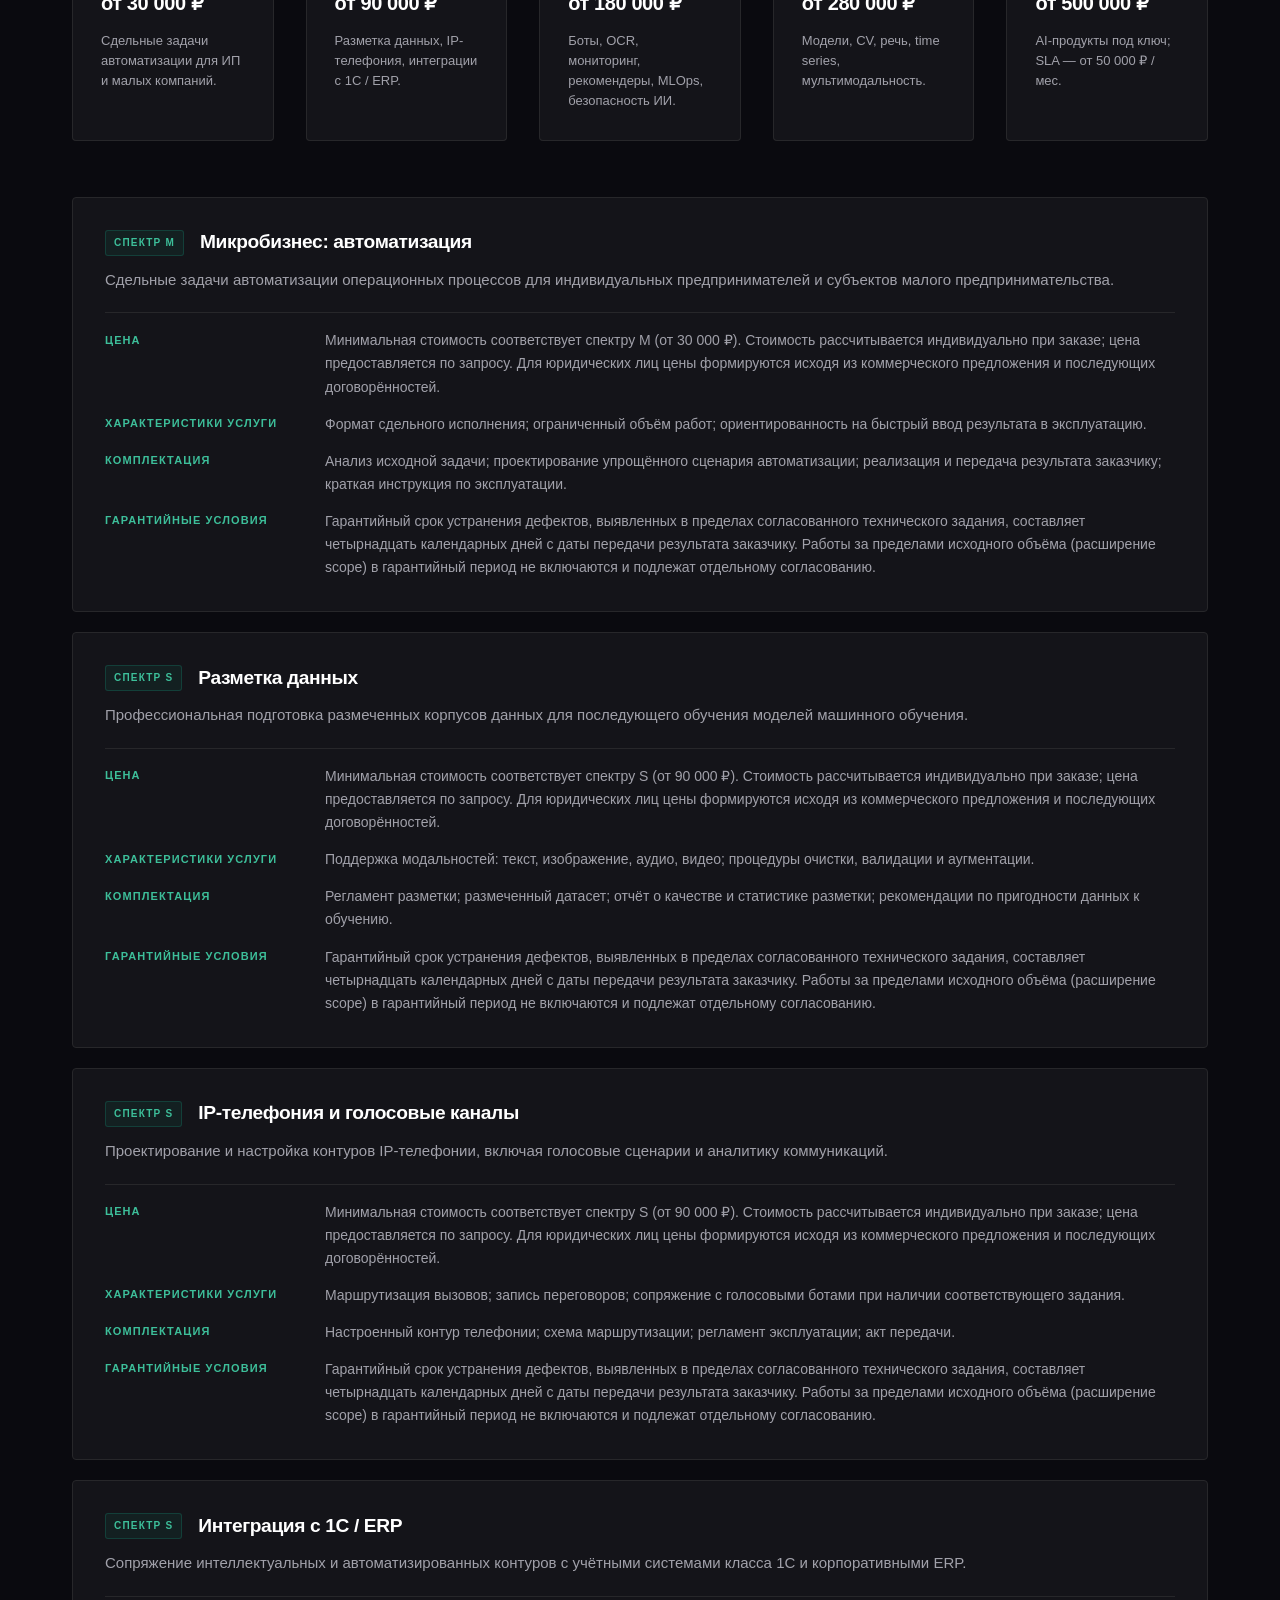
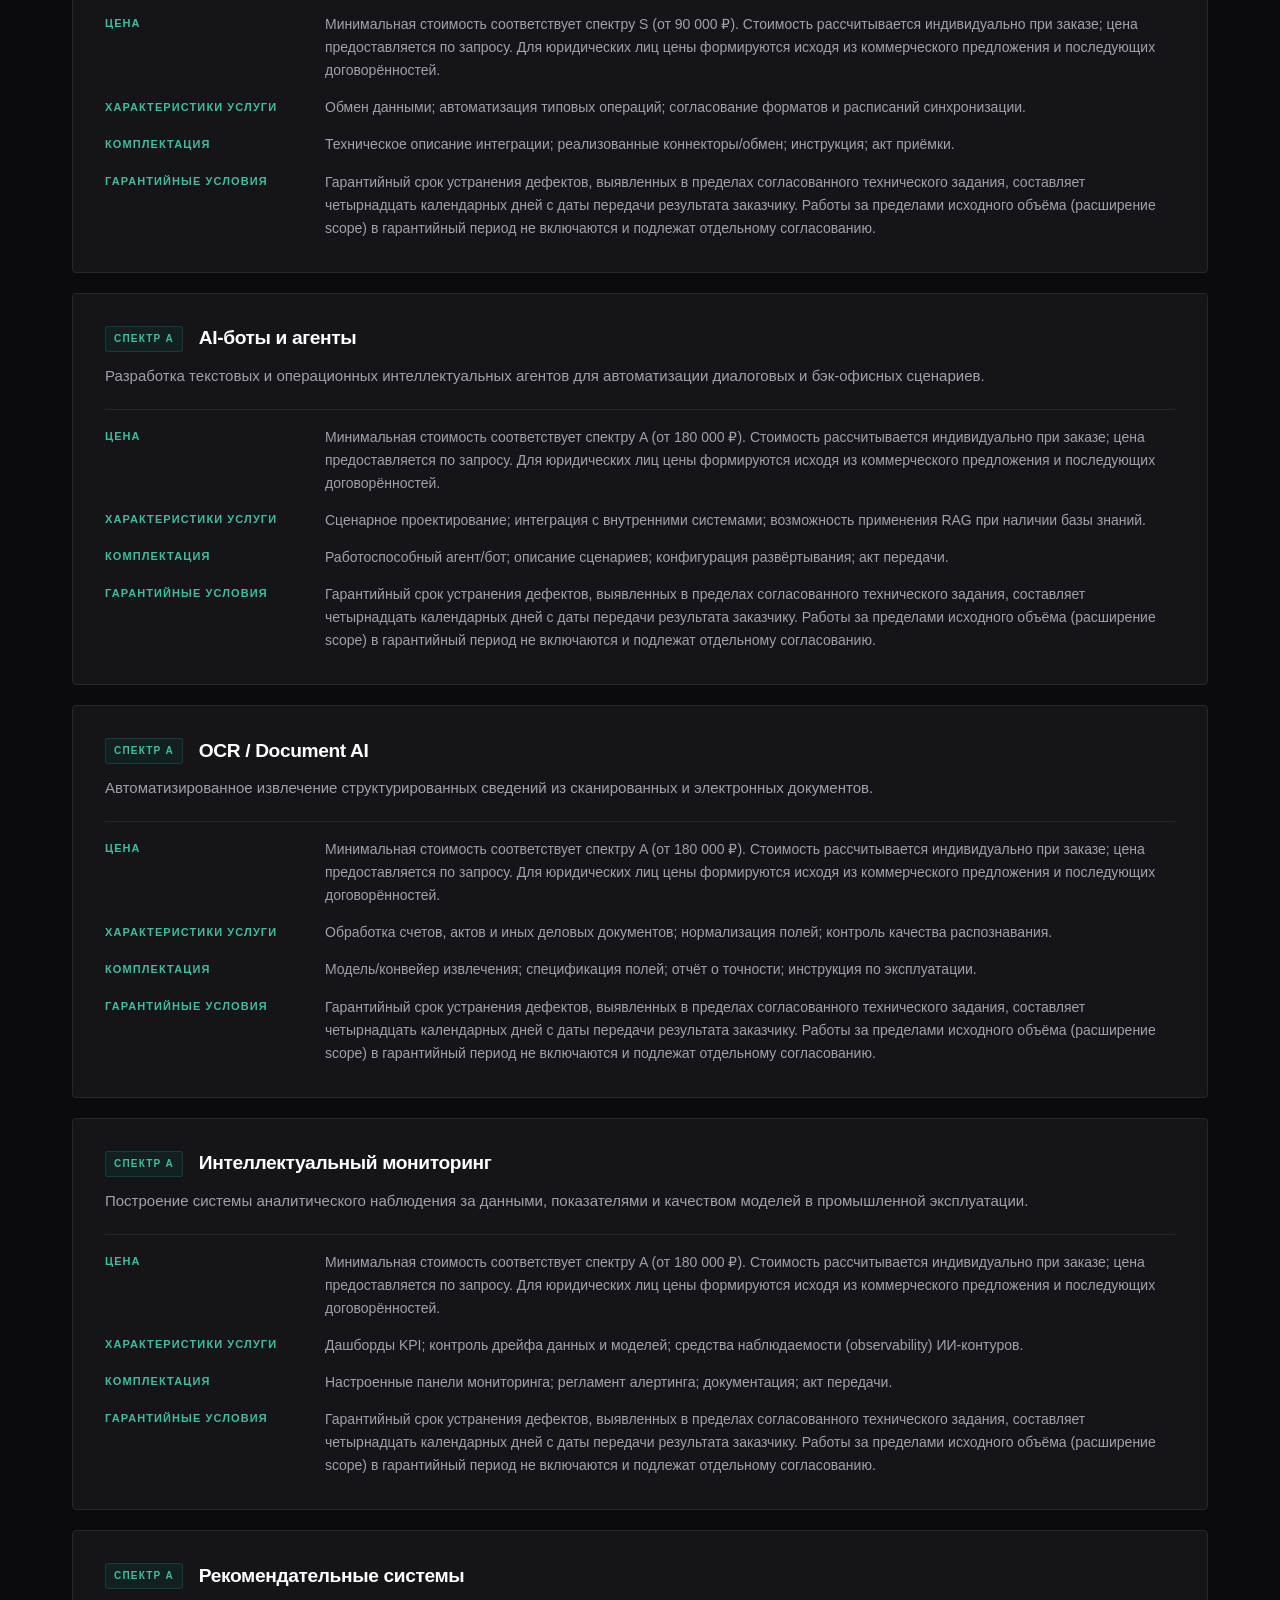
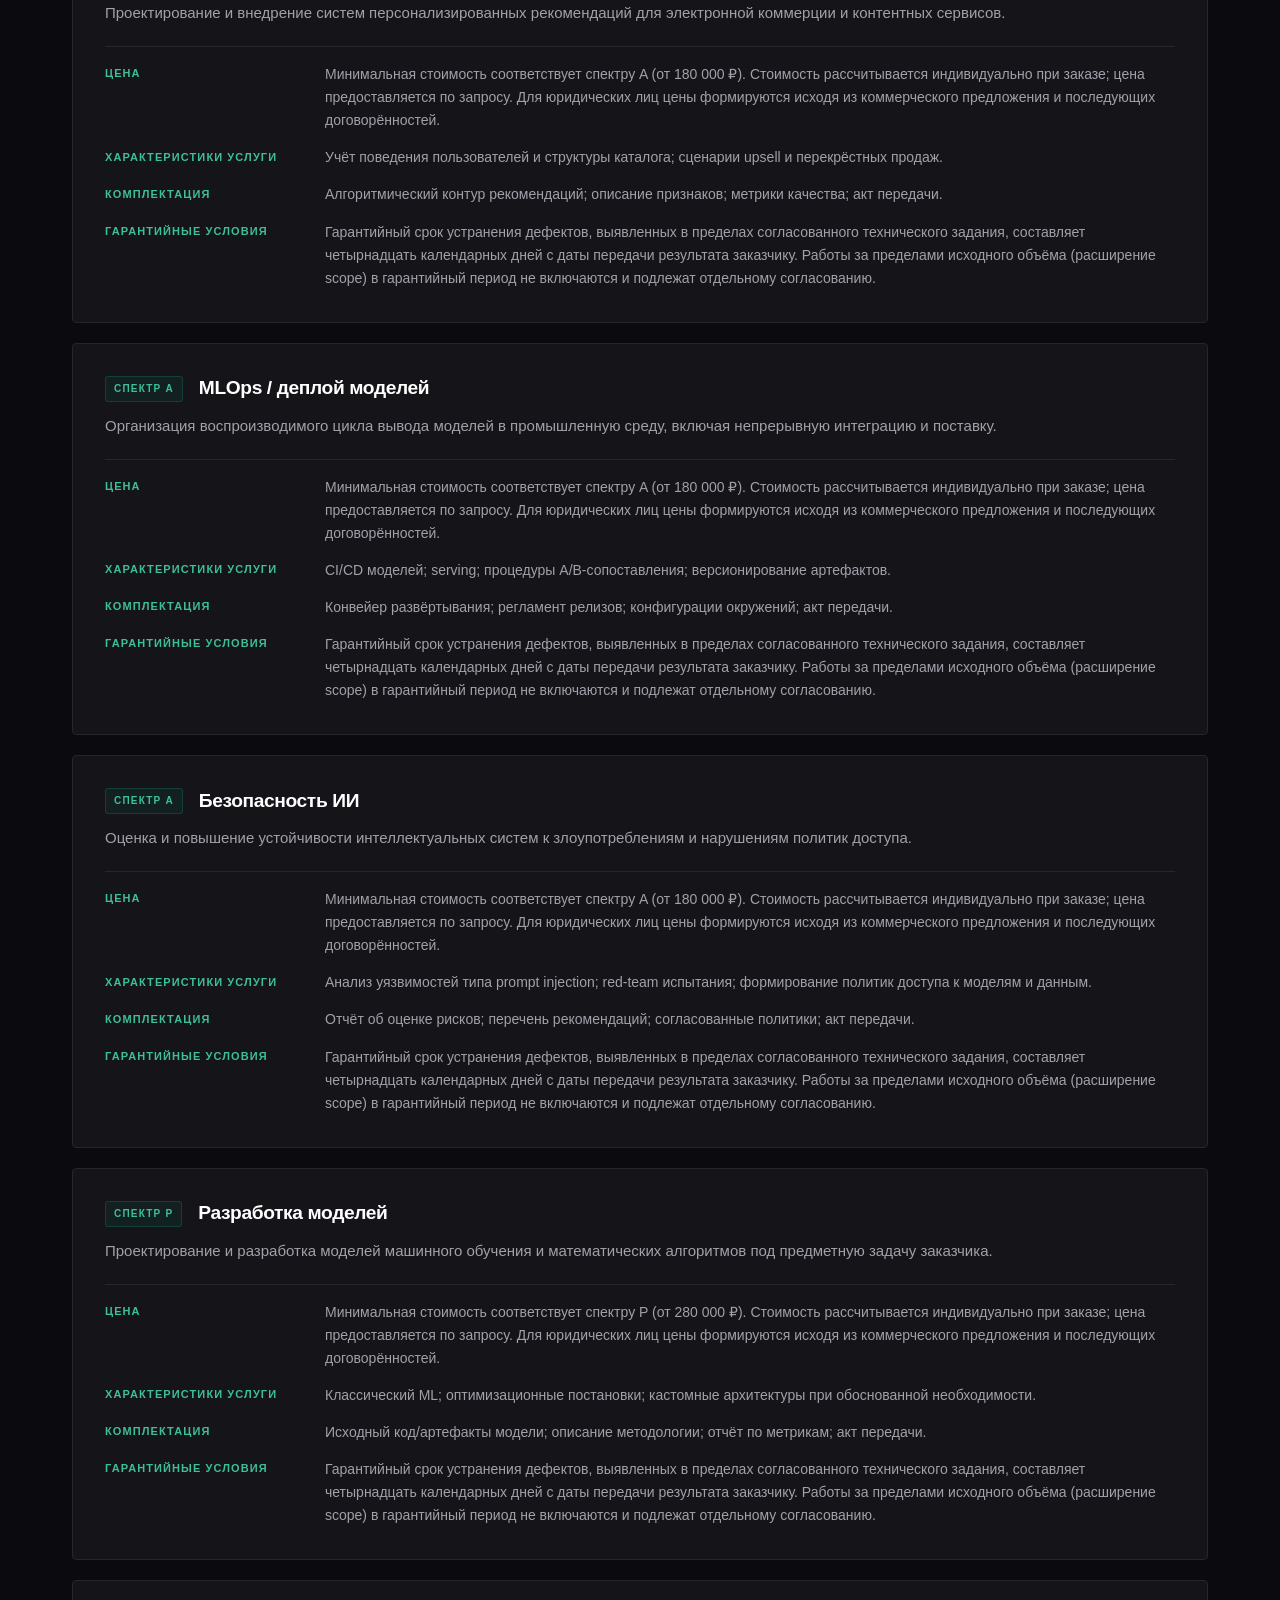
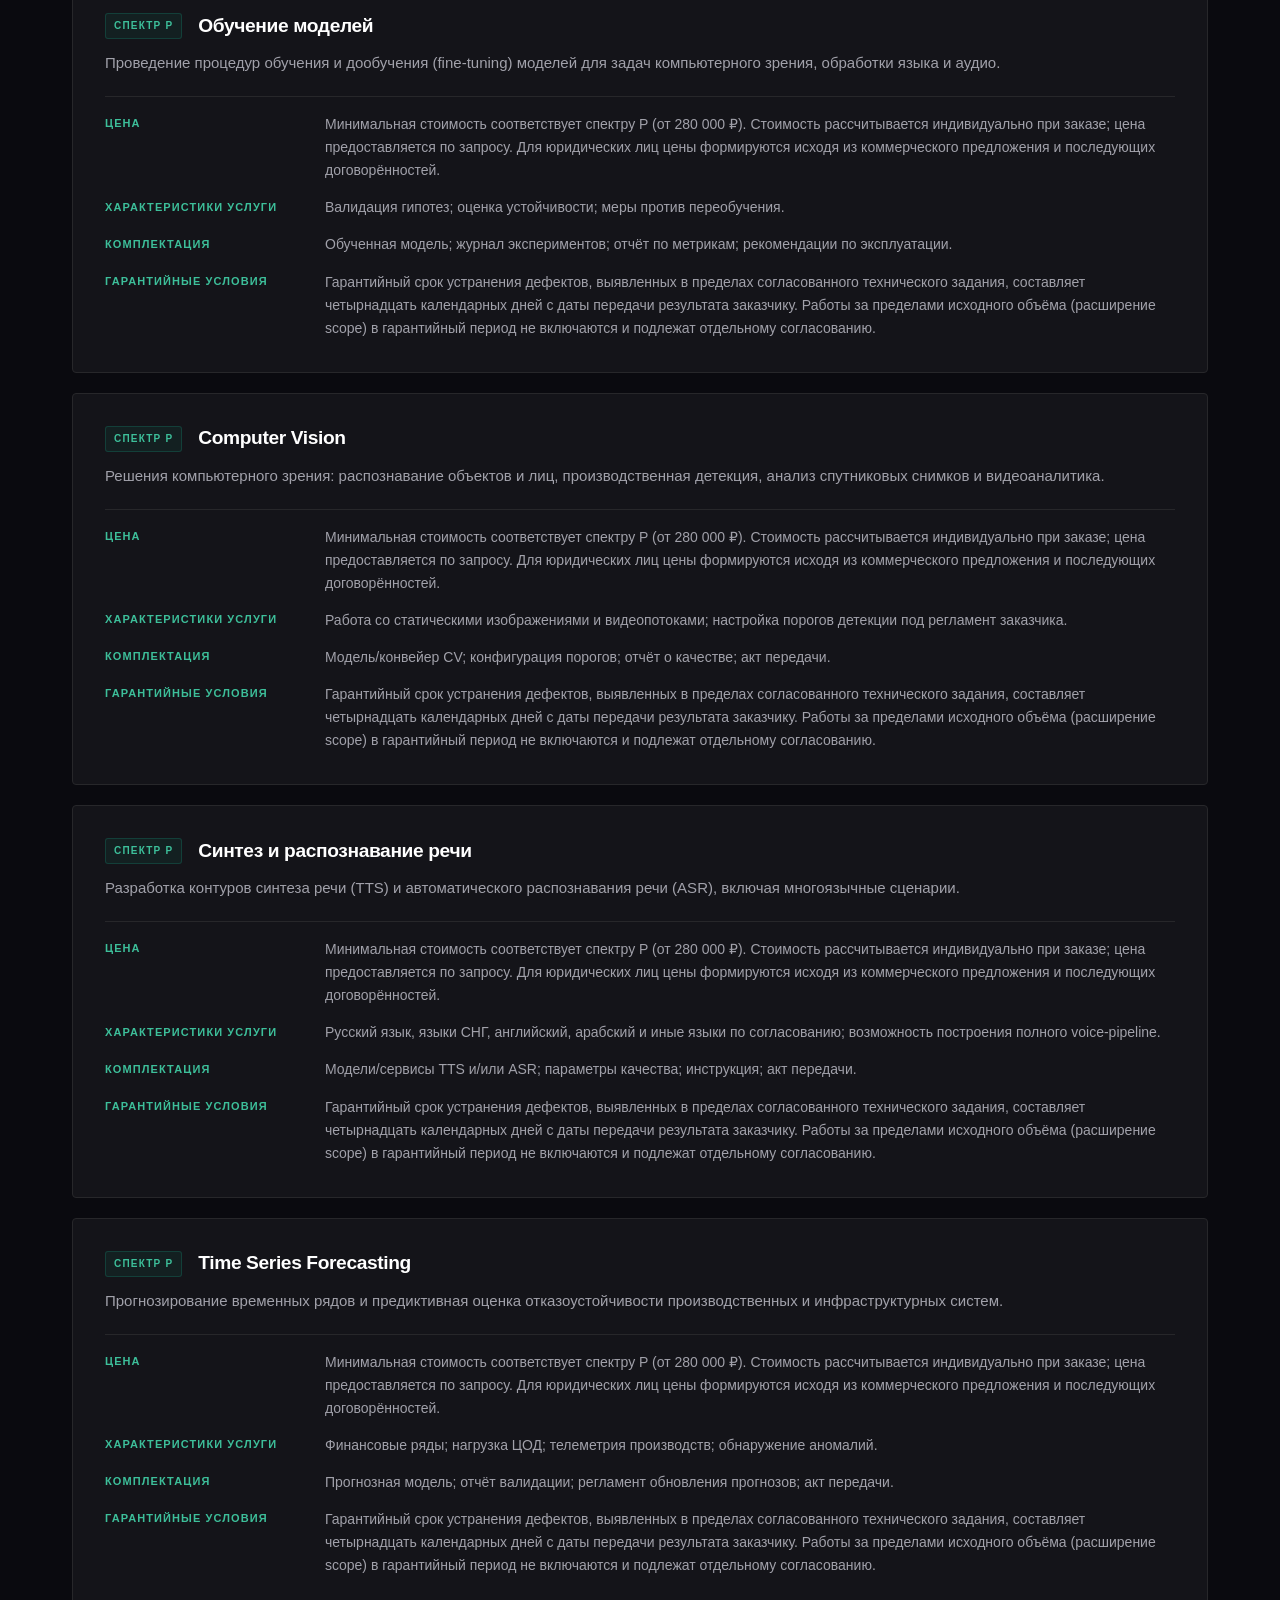
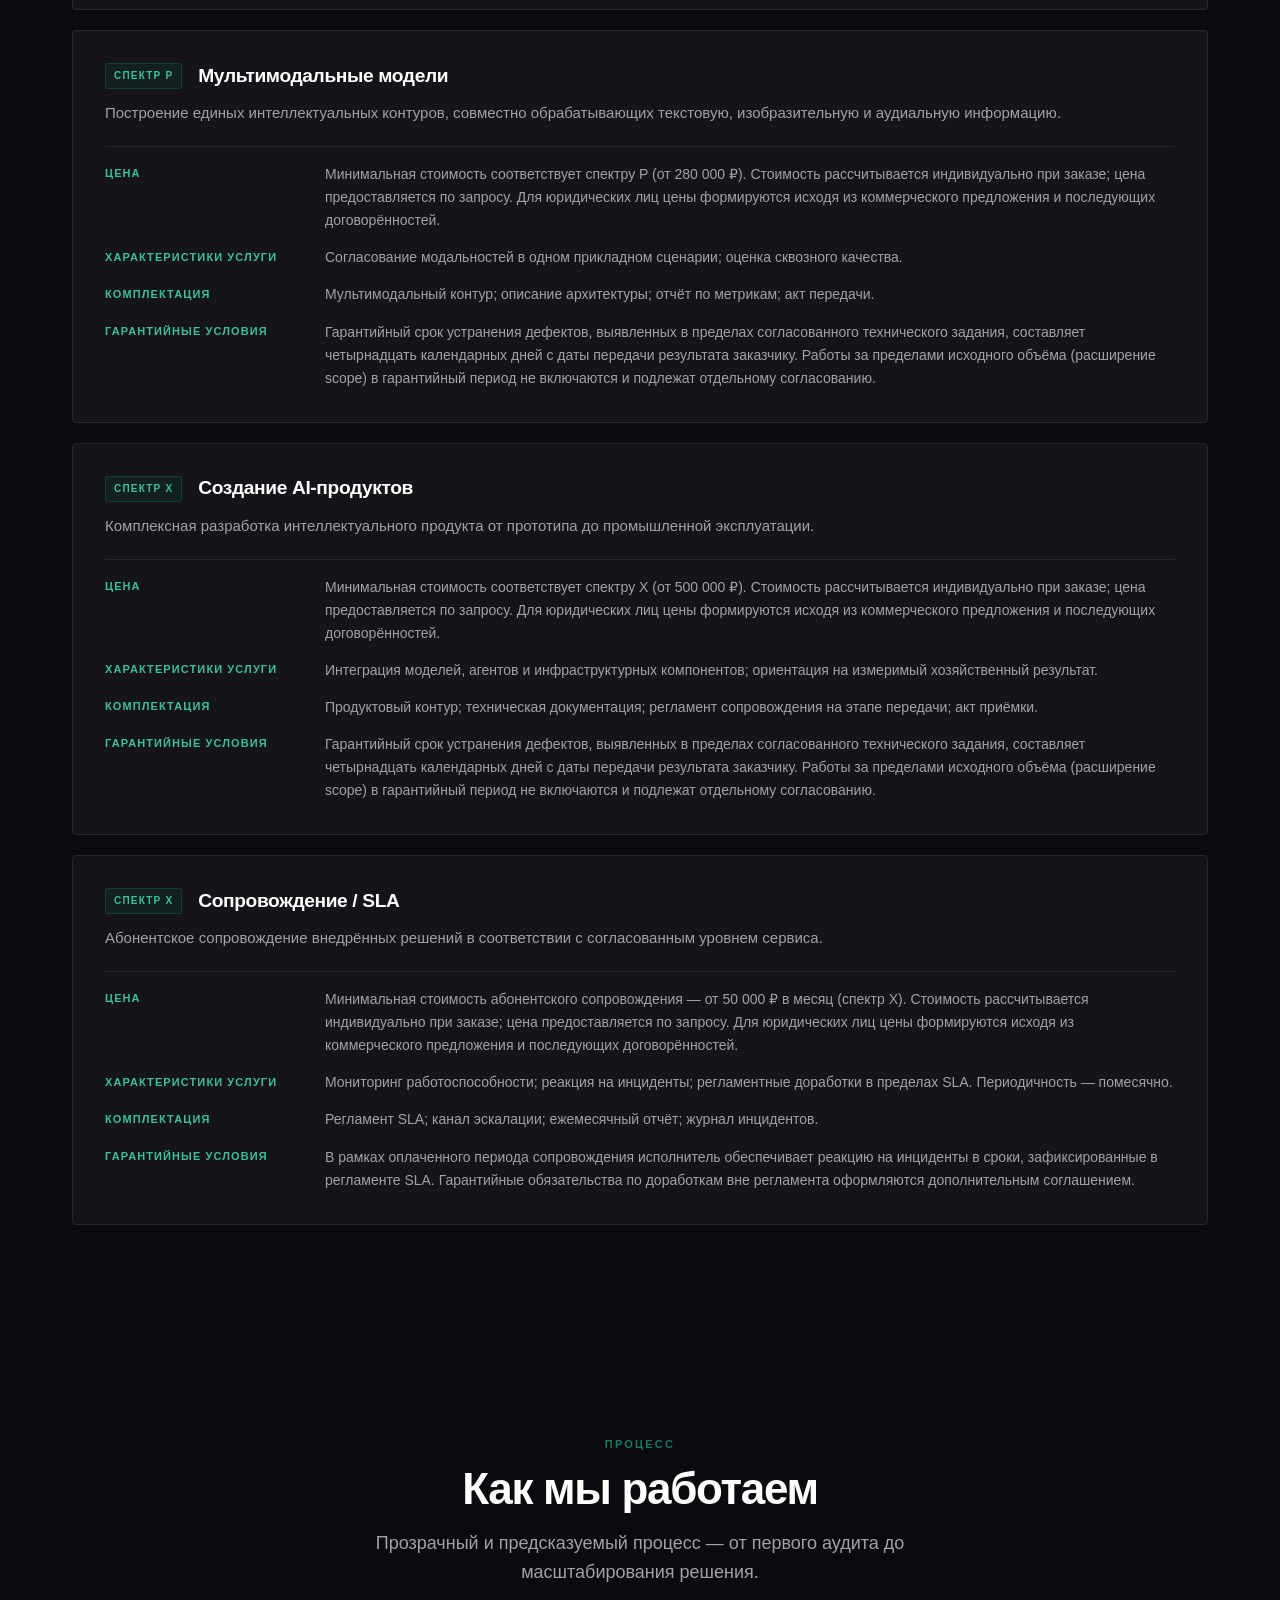
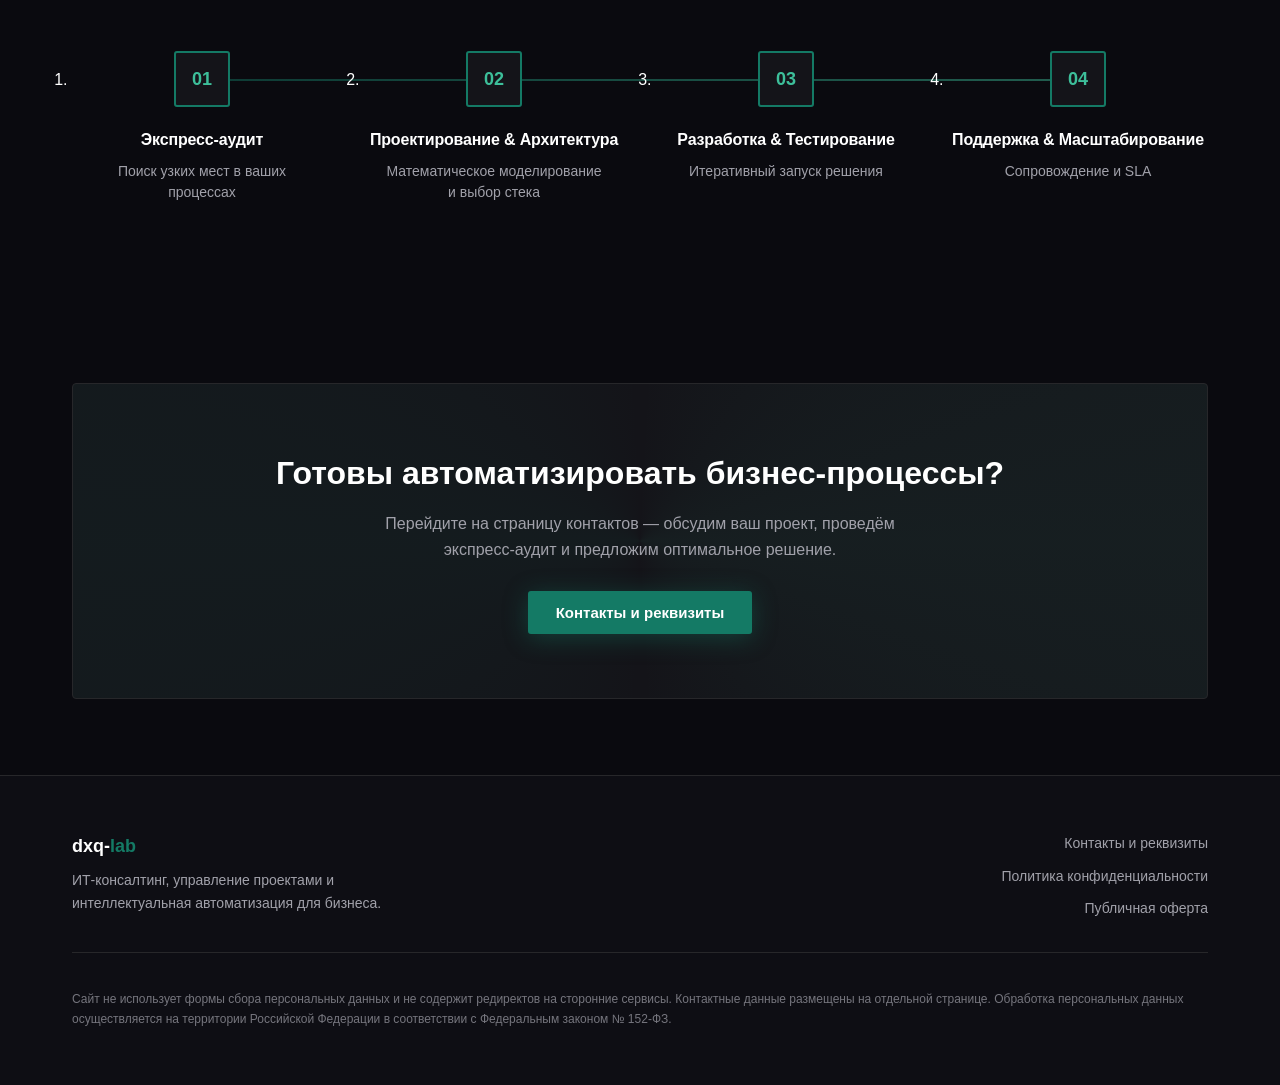
==== commit 6e436562: "renew market" ====
--- a/index.html
+++ b/index.html
@@ -42,7 +42,8 @@
       </button>
 
       <nav class="nav" id="main-nav" aria-label="Основная навигация">
-        <a href="#services" class="nav__link">Услуги</a>
+        <a href="#sessions" class="nav__link">Сессии</a>
+        <a href="#catalog" class="nav__link">Каталог</a>
         <a href="#workflow" class="nav__link">Как мы работаем</a>
         <a href="#contact" class="nav__link">Контакты</a>
       </nav>
@@ -67,7 +68,7 @@
         </p>
 
         <div class="hero__actions">
-          <a href="#services" class="btn btn--ghost" data-scroll>Услуги</a>
+          <a href="#catalog" class="btn btn--ghost" data-scroll>Каталог услуг</a>
         </div>
 
         <div class="hero__stats" aria-label="Ключевые показатели">
@@ -84,95 +85,664 @@
     </section>
 
     <!-- ================================================================== -->
-    <!-- SECTION 2: SERVICES MATRIX                                         -->
-    <!-- ================================================================== -->
-    <section class="services section" id="services" aria-labelledby="services-title">
+    <!-- SECTION 2: MENTORING CATALOG                                       -->
+    <!-- ================================================================== -->
+    <section class="services section" id="sessions" aria-labelledby="sessions-title">
       <div class="container">
         <header class="section__header reveal">
-          <span class="section__label">Услуги</span>
-          <h2 class="section__title" id="services-title">Матрица услуг</h2>
+          <span class="section__label">Каталог · Сессии</span>
+          <h2 class="section__title" id="sessions-title">Менторинг и экспертные сессии</h2>
           <p class="section__subtitle">
-            Комплексные IT-решения для бизнеса и специалистов — от архитектуры до корпоративного и индивидуального менторинга.
+            Фиксированные тарифы за сессию. B2C ориентирован на индивидуальные сценарии; B2B — на адаптацию сотрудников
+            к инструментам под задачи организации. В стоимость любого формата включена поддержка в чате между сессиями.
           </p>
         </header>
 
-        <div class="services__grid">
-
-          <article class="service-card reveal">
-            <div class="service-card__icon" aria-hidden="true">
-              <svg viewBox="0 0 24 24" fill="none" stroke="currentColor" stroke-width="2" stroke-linecap="round" stroke-linejoin="round">
-                <polyline points="16 18 22 12 16 6"></polyline>
-                <polyline points="8 6 2 12 8 18"></polyline>
-              </svg>
-            </div>
-            <h3 class="service-card__title">Производство IT-решений</h3>
-            <p class="service-card__desc">
-              Проектирование архитектуры ПО, кастомная разработка, сквозная ИТ-интеграция и интеллектуальная автоматизация процессов (RPA).
+        <div class="price-table-wrap reveal" role="region" aria-label="Тарифы сессий">
+          <table class="price-table">
+            <thead>
+              <tr>
+                <th scope="col">Формат занятия</th>
+                <th scope="col">Длительность</th>
+                <th scope="col">B2C <span class="price-table__hint">(с человека)</span></th>
+                <th scope="col">B2B / Корп. <span class="price-table__hint">(с человека)</span></th>
+              </tr>
+            </thead>
+            <tbody>
+              <tr>
+                <td>Индивидуально (1 на 1)</td>
+                <td>60 минут</td>
+                <td class="price-table__value">4&nbsp;000&nbsp;₽</td>
+                <td class="price-table__value">5&nbsp;500&nbsp;₽</td>
+              </tr>
+              <tr>
+                <td>Мини-группа (2–4 чел.)</td>
+                <td>60 минут</td>
+                <td class="price-table__value">3&nbsp;400&nbsp;₽</td>
+                <td class="price-table__value">4&nbsp;675&nbsp;₽</td>
+              </tr>
+              <tr>
+                <td>Большая группа (5–8 чел.)</td>
+                <td>90 минут</td>
+                <td class="price-table__value">3&nbsp;200&nbsp;₽</td>
+                <td class="price-table__value">4&nbsp;400&nbsp;₽</td>
+              </tr>
+            </tbody>
+          </table>
+        </div>
+
+        <div class="catalog-list catalog-list--sessions">
+          <article class="catalog-item reveal">
+            <div class="catalog-item__head">
+              <span class="service-card__badge service-card__badge--b2c">B2C</span>
+              <h3 class="catalog-item__title">Индивидуальные и групповые экспертные сессии для физических лиц</h3>
+            </div>
+            <p class="catalog-item__lead">
+              Экспертное сопровождение по сценариям личной образовательной и профессиональной практики:
+              математические основания информационных технологий, проектирование алгоритмов, подготовка к техническим собеседованиям.
             </p>
-          </article>
-
-          <article class="service-card reveal">
-            <div class="service-card__icon" aria-hidden="true">
-              <svg viewBox="0 0 24 24" fill="none" stroke="currentColor" stroke-width="2" stroke-linecap="round" stroke-linejoin="round">
-                <path d="M9 5H7a2 2 0 0 0-2 2v12a2 2 0 0 0 2 2h10a2 2 0 0 0 2-2V7a2 2 0 0 0-2-2h-2"></path>
-                <rect x="9" y="3" width="6" height="4" rx="1"></rect>
-                <path d="M9 12h6"></path>
-                <path d="M9 16h4"></path>
-              </svg>
-            </div>
-            <h3 class="service-card__title">Управление ИТ-проектами</h3>
-            <p class="service-card__desc">
-              Аудит текущих ИТ-процессов в командах, антикризисный менеджмент, внедрение гибких методологий (Agile/Scrum) и ИТ-консалтинг.
+            <dl class="catalog-meta">
+              <div class="catalog-meta__row">
+                <dt>Цена</dt>
+                <dd>
+                  Фиксированная стоимость согласно таблице тарифов настоящего раздела (от 3&nbsp;200&nbsp;₽ до 4&nbsp;000&nbsp;₽ с человека
+                  в зависимости от формата). Оплата производится за сессию выбранного формата.
+                </dd>
+              </div>
+              <div class="catalog-meta__row">
+                <dt>Характеристики услуги</dt>
+                <dd>
+                  Синхронный формат взаимодействия; длительность 60 либо 90 минут; индивидуальный либо групповой состав участников
+                  (до восьми человек); тематика согласуется до начала сессии; включена асинхронная поддержка в чате между сессиями.
+                </dd>
+              </div>
+              <div class="catalog-meta__row">
+                <dt>Комплектация</dt>
+                <dd>
+                  Проведение согласованной сессии; краткий план разбора; рекомендации по дальнейшей самостоятельной работе;
+                  доступ к каналу поддержки в чате на период сопровождения между сессиями.
+                </dd>
+              </div>
+              <div class="catalog-meta__row">
+                <dt>Гарантийные условия</dt>
+                <dd>
+                  Перенос сессии допускается при уведомлении исполнителя не менее чем за двадцать четыре часа.
+                  При несостоявшейся по вине исполнителя сессии предоставляется перенос на иной срок либо возврат оплаты
+                  за соответствующую сессию.
+                </dd>
+              </div>
+            </dl>
+          </article>
+
+          <article class="catalog-item reveal">
+            <div class="catalog-item__head">
+              <span class="service-card__badge">B2B</span>
+              <h3 class="catalog-item__title">Корпоративный трансфер экспертизы и адаптация команд</h3>
+            </div>
+            <p class="catalog-item__lead">
+              Консультационные и воркшоп-форматы для сотрудников организаций: синхронизация команд с актуальными
+              практиками искусственного интеллекта и смежных методологий без использования формата образовательных курсов.
             </p>
-          </article>
-
-          <article class="service-card reveal">
-            <div class="service-card__icon" aria-hidden="true">
-              <svg viewBox="0 0 24 24" fill="none" stroke="currentColor" stroke-width="2" stroke-linecap="round" stroke-linejoin="round">
-                <line x1="18" y1="20" x2="18" y2="10"></line>
-                <line x1="12" y1="20" x2="12" y2="4"></line>
-                <line x1="6" y1="20" x2="6" y2="14"></line>
-              </svg>
-            </div>
-            <h3 class="service-card__title">Математика для IT</h3>
-            <p class="service-card__desc">
-              Разработка высоконагруженных оптимизационных алгоритмов, построение математических моделей, решения в сфере Data Science и Machine Learning.
-            </p>
-          </article>
-
-          <article class="service-card reveal">
-            <span class="service-card__badge">Для компаний</span>
-            <div class="service-card__icon" aria-hidden="true">
-              <svg viewBox="0 0 24 24" fill="none" stroke="currentColor" stroke-width="2" stroke-linecap="round" stroke-linejoin="round">
-                <path d="M3 21h18"></path>
-                <path d="M5 21V7l8-4v18"></path>
-                <path d="M19 21V11l-6-4"></path>
-                <path d="M9 9v.01"></path>
-                <path d="M9 12v.01"></path>
-                <path d="M9 15v.01"></path>
-                <path d="M9 18v.01"></path>
-              </svg>
-            </div>
-            <h3 class="service-card__title">Корпоративный трансфер знаний &amp; Менторинг</h3>
-            <p class="service-card__desc">
-              B2B-консультации по ликвидации технологического дефицита в командах. Прокачка hard-skills сотрудников в области ИТ-математики, алгоритмов, управления проектами и работе с AI/RPA-системами.
-            </p>
-          </article>
-
-          <article class="service-card reveal">
-            <span class="service-card__badge service-card__badge--b2c">Для физлиц</span>
-            <div class="service-card__icon" aria-hidden="true">
-              <svg viewBox="0 0 24 24" fill="none" stroke="currentColor" stroke-width="2" stroke-linecap="round" stroke-linejoin="round">
-                <path d="M20 21v-2a4 4 0 0 0-4-4H8a4 4 0 0 0-4 4v2"></path>
-                <circle cx="12" cy="7" r="4"></circle>
-              </svg>
-            </div>
-            <h3 class="service-card__title">Профессиональный ИТ-менторинг &amp; Математика</h3>
-            <p class="service-card__desc">
-              Индивидуальные консультации и экспертное сопровождение для клиентов разного уровня. Разбор сложных тем, помощь в проектировании алгоритмов для коммерческих и учебных ИТ-проектов, подготовка к техническим собеседованиям.
-            </p>
-          </article>
-
+            <dl class="catalog-meta">
+              <div class="catalog-meta__row">
+                <dt>Цена</dt>
+                <dd>
+                  Фиксированная стоимость согласно таблице тарифов настоящего раздела (от 4&nbsp;400&nbsp;₽ до 5&nbsp;500&nbsp;₽ с человека
+                  в зависимости от формата). Оплата производится за сессию выбранного формата.
+                </dd>
+              </div>
+              <div class="catalog-meta__row">
+                <dt>Характеристики услуги</dt>
+                <dd>
+                  Ориентация на прикладные задачи организации; форматы индивидуально, мини-группа либо большая группа;
+                  продолжительность 60 либо 90 минут; включена поддержка в чате между сессиями; содержание определяется
+                  совместно с представителем заказчика.
+                </dd>
+              </div>
+              <div class="catalog-meta__row">
+                <dt>Комплектация</dt>
+                <dd>
+                  Проведение сессии; материалы по итогам (тезисы и рекомендации); канал поддержки в чате между сессиями;
+                  при необходимости — краткая фиксация договорённостей для внутренней передачи в команду заказчика.
+                </dd>
+              </div>
+              <div class="catalog-meta__row">
+                <dt>Гарантийные условия</dt>
+                <dd>
+                  Перенос сессии допускается при уведомлении не менее чем за двадцать четыре часа.
+                  При срыве сессии по вине исполнителя обеспечивается перенос либо возврат оплаты за данную сессию.
+                </dd>
+              </div>
+            </dl>
+          </article>
+        </div>
+      </div>
+    </section>
+
+    <!-- ================================================================== -->
+    <!-- SECTION 2B: AI / AUTOMATION CATALOG                                -->
+    <!-- ================================================================== -->
+    <section class="section" id="catalog" aria-labelledby="catalog-title">
+      <div class="container">
+        <header class="section__header reveal">
+          <span class="section__label">Каталог · AI и автоматизация</span>
+          <h2 class="section__title" id="catalog-title">Каталог интеллектуальных решений</h2>
+          <p class="section__subtitle">
+            Позиции сгруппированы по ценовым спектрам. Для каждой услуги приведены цена, характеристики, комплектация
+            и гарантийные условия. Внешние редиректы на сторонние ресурсы в каталоге не используются.
+          </p>
+        </header>
+
+        <aside class="catalog-notice reveal" role="note">
+          <p>
+            За исключением менторинга и экспертных сессий, по позициям настоящего раздела действует следующий порядок ценообразования:
+            стоимость рассчитывается индивидуально при заказе; цена предоставляется по запросу;
+            для юридических лиц цены формируются исходя из коммерческого предложения и последующих договорённостей.
+            Указанные величины спектров представляют собой минимальные ориентиры.
+          </p>
+        </aside>
+
+        <div class="spectrum-grid reveal" aria-label="Ценовые спектры">
+          <article class="spectrum-card spectrum-card--micro">
+            <span class="spectrum-card__label">Спектр M</span>
+            <h3 class="spectrum-card__title">Микробизнес</h3>
+            <p class="spectrum-card__price">от 30&nbsp;000&nbsp;₽</p>
+            <p class="spectrum-card__desc">Сдельные задачи автоматизации для ИП и малых компаний.</p>
+          </article>
+          <article class="spectrum-card">
+            <span class="spectrum-card__label">Спектр S</span>
+            <h3 class="spectrum-card__title">Фундамент</h3>
+            <p class="spectrum-card__price">от 90&nbsp;000&nbsp;₽</p>
+            <p class="spectrum-card__desc">Разметка данных, IP-телефония, интеграции с 1С / ERP.</p>
+          </article>
+          <article class="spectrum-card">
+            <span class="spectrum-card__label">Спектр A</span>
+            <h3 class="spectrum-card__title">Прикладной AI</h3>
+            <p class="spectrum-card__price">от 180&nbsp;000&nbsp;₽</p>
+            <p class="spectrum-card__desc">Боты, OCR, мониторинг, рекомендеры, MLOps, безопасность ИИ.</p>
+          </article>
+          <article class="spectrum-card">
+            <span class="spectrum-card__label">Спектр P</span>
+            <h3 class="spectrum-card__title">Глубокие модели</h3>
+            <p class="spectrum-card__price">от 280&nbsp;000&nbsp;₽</p>
+            <p class="spectrum-card__desc">Модели, CV, речь, time series, мультимодальность.</p>
+          </article>
+          <article class="spectrum-card">
+            <span class="spectrum-card__label">Спектр X</span>
+            <h3 class="spectrum-card__title">Продукт &amp; SLA</h3>
+            <p class="spectrum-card__price">от 500&nbsp;000&nbsp;₽</p>
+            <p class="spectrum-card__desc">AI-продукты под ключ; SLA — от 50&nbsp;000&nbsp;₽ / мес.</p>
+          </article>
+        </div>
+
+        <div class="catalog-list">
+          <article class="catalog-item reveal">
+            <div class="catalog-item__head">
+              <span class="service-card__badge">Спектр M</span>
+              <h3 class="catalog-item__title">Микробизнес: автоматизация</h3>
+            </div>
+            <p class="catalog-item__lead">Сдельные задачи автоматизации операционных процессов для индивидуальных предпринимателей и субъектов малого предпринимательства.</p>
+            <dl class="catalog-meta">
+              <div class="catalog-meta__row">
+                <dt>Цена</dt>
+                <dd>Минимальная стоимость соответствует спектру M (от 30 000 ₽). Стоимость рассчитывается индивидуально при заказе; цена предоставляется по запросу. Для юридических лиц цены формируются исходя из коммерческого предложения и последующих договорённостей.</dd>
+              </div>
+              <div class="catalog-meta__row">
+                <dt>Характеристики услуги</dt>
+                <dd>Формат сдельного исполнения; ограниченный объём работ; ориентированность на быстрый ввод результата в эксплуатацию.</dd>
+              </div>
+              <div class="catalog-meta__row">
+                <dt>Комплектация</dt>
+                <dd>Анализ исходной задачи; проектирование упрощённого сценария автоматизации; реализация и передача результата заказчику; краткая инструкция по эксплуатации.</dd>
+              </div>
+              <div class="catalog-meta__row">
+                <dt>Гарантийные условия</dt>
+                <dd>Гарантийный срок устранения дефектов, выявленных в пределах согласованного технического задания, составляет четырнадцать календарных дней с даты передачи результата заказчику. Работы за пределами исходного объёма (расширение scope) в гарантийный период не включаются и подлежат отдельному согласованию.</dd>
+              </div>
+            </dl>
+          </article>
+
+          <article class="catalog-item reveal">
+            <div class="catalog-item__head">
+              <span class="service-card__badge">Спектр S</span>
+              <h3 class="catalog-item__title">Разметка данных</h3>
+            </div>
+            <p class="catalog-item__lead">Профессиональная подготовка размеченных корпусов данных для последующего обучения моделей машинного обучения.</p>
+            <dl class="catalog-meta">
+              <div class="catalog-meta__row">
+                <dt>Цена</dt>
+                <dd>Минимальная стоимость соответствует спектру S (от 90 000 ₽). Стоимость рассчитывается индивидуально при заказе; цена предоставляется по запросу. Для юридических лиц цены формируются исходя из коммерческого предложения и последующих договорённостей.</dd>
+              </div>
+              <div class="catalog-meta__row">
+                <dt>Характеристики услуги</dt>
+                <dd>Поддержка модальностей: текст, изображение, аудио, видео; процедуры очистки, валидации и аугментации.</dd>
+              </div>
+              <div class="catalog-meta__row">
+                <dt>Комплектация</dt>
+                <dd>Регламент разметки; размеченный датасет; отчёт о качестве и статистике разметки; рекомендации по пригодности данных к обучению.</dd>
+              </div>
+              <div class="catalog-meta__row">
+                <dt>Гарантийные условия</dt>
+                <dd>Гарантийный срок устранения дефектов, выявленных в пределах согласованного технического задания, составляет четырнадцать календарных дней с даты передачи результата заказчику. Работы за пределами исходного объёма (расширение scope) в гарантийный период не включаются и подлежат отдельному согласованию.</dd>
+              </div>
+            </dl>
+          </article>
+
+          <article class="catalog-item reveal">
+            <div class="catalog-item__head">
+              <span class="service-card__badge">Спектр S</span>
+              <h3 class="catalog-item__title">IP-телефония и голосовые каналы</h3>
+            </div>
+            <p class="catalog-item__lead">Проектирование и настройка контуров IP-телефонии, включая голосовые сценарии и аналитику коммуникаций.</p>
+            <dl class="catalog-meta">
+              <div class="catalog-meta__row">
+                <dt>Цена</dt>
+                <dd>Минимальная стоимость соответствует спектру S (от 90 000 ₽). Стоимость рассчитывается индивидуально при заказе; цена предоставляется по запросу. Для юридических лиц цены формируются исходя из коммерческого предложения и последующих договорённостей.</dd>
+              </div>
+              <div class="catalog-meta__row">
+                <dt>Характеристики услуги</dt>
+                <dd>Маршрутизация вызовов; запись переговоров; сопряжение с голосовыми ботами при наличии соответствующего задания.</dd>
+              </div>
+              <div class="catalog-meta__row">
+                <dt>Комплектация</dt>
+                <dd>Настроенный контур телефонии; схема маршрутизации; регламент эксплуатации; акт передачи.</dd>
+              </div>
+              <div class="catalog-meta__row">
+                <dt>Гарантийные условия</dt>
+                <dd>Гарантийный срок устранения дефектов, выявленных в пределах согласованного технического задания, составляет четырнадцать календарных дней с даты передачи результата заказчику. Работы за пределами исходного объёма (расширение scope) в гарантийный период не включаются и подлежат отдельному согласованию.</dd>
+              </div>
+            </dl>
+          </article>
+
+          <article class="catalog-item reveal">
+            <div class="catalog-item__head">
+              <span class="service-card__badge">Спектр S</span>
+              <h3 class="catalog-item__title">Интеграция с 1С / ERP</h3>
+            </div>
+            <p class="catalog-item__lead">Сопряжение интеллектуальных и автоматизированных контуров с учётными системами класса 1С и корпоративными ERP.</p>
+            <dl class="catalog-meta">
+              <div class="catalog-meta__row">
+                <dt>Цена</dt>
+                <dd>Минимальная стоимость соответствует спектру S (от 90 000 ₽). Стоимость рассчитывается индивидуально при заказе; цена предоставляется по запросу. Для юридических лиц цены формируются исходя из коммерческого предложения и последующих договорённостей.</dd>
+              </div>
+              <div class="catalog-meta__row">
+                <dt>Характеристики услуги</dt>
+                <dd>Обмен данными; автоматизация типовых операций; согласование форматов и расписаний синхронизации.</dd>
+              </div>
+              <div class="catalog-meta__row">
+                <dt>Комплектация</dt>
+                <dd>Техническое описание интеграции; реализованные коннекторы/обмен; инструкция; акт приёмки.</dd>
+              </div>
+              <div class="catalog-meta__row">
+                <dt>Гарантийные условия</dt>
+                <dd>Гарантийный срок устранения дефектов, выявленных в пределах согласованного технического задания, составляет четырнадцать календарных дней с даты передачи результата заказчику. Работы за пределами исходного объёма (расширение scope) в гарантийный период не включаются и подлежат отдельному согласованию.</dd>
+              </div>
+            </dl>
+          </article>
+
+          <article class="catalog-item reveal">
+            <div class="catalog-item__head">
+              <span class="service-card__badge">Спектр A</span>
+              <h3 class="catalog-item__title">AI-боты и агенты</h3>
+            </div>
+            <p class="catalog-item__lead">Разработка текстовых и операционных интеллектуальных агентов для автоматизации диалоговых и бэк-офисных сценариев.</p>
+            <dl class="catalog-meta">
+              <div class="catalog-meta__row">
+                <dt>Цена</dt>
+                <dd>Минимальная стоимость соответствует спектру A (от 180 000 ₽). Стоимость рассчитывается индивидуально при заказе; цена предоставляется по запросу. Для юридических лиц цены формируются исходя из коммерческого предложения и последующих договорённостей.</dd>
+              </div>
+              <div class="catalog-meta__row">
+                <dt>Характеристики услуги</dt>
+                <dd>Сценарное проектирование; интеграция с внутренними системами; возможность применения RAG при наличии базы знаний.</dd>
+              </div>
+              <div class="catalog-meta__row">
+                <dt>Комплектация</dt>
+                <dd>Работоспособный агент/бот; описание сценариев; конфигурация развёртывания; акт передачи.</dd>
+              </div>
+              <div class="catalog-meta__row">
+                <dt>Гарантийные условия</dt>
+                <dd>Гарантийный срок устранения дефектов, выявленных в пределах согласованного технического задания, составляет четырнадцать календарных дней с даты передачи результата заказчику. Работы за пределами исходного объёма (расширение scope) в гарантийный период не включаются и подлежат отдельному согласованию.</dd>
+              </div>
+            </dl>
+          </article>
+
+          <article class="catalog-item reveal">
+            <div class="catalog-item__head">
+              <span class="service-card__badge">Спектр A</span>
+              <h3 class="catalog-item__title">OCR / Document AI</h3>
+            </div>
+            <p class="catalog-item__lead">Автоматизированное извлечение структурированных сведений из сканированных и электронных документов.</p>
+            <dl class="catalog-meta">
+              <div class="catalog-meta__row">
+                <dt>Цена</dt>
+                <dd>Минимальная стоимость соответствует спектру A (от 180 000 ₽). Стоимость рассчитывается индивидуально при заказе; цена предоставляется по запросу. Для юридических лиц цены формируются исходя из коммерческого предложения и последующих договорённостей.</dd>
+              </div>
+              <div class="catalog-meta__row">
+                <dt>Характеристики услуги</dt>
+                <dd>Обработка счетов, актов и иных деловых документов; нормализация полей; контроль качества распознавания.</dd>
+              </div>
+              <div class="catalog-meta__row">
+                <dt>Комплектация</dt>
+                <dd>Модель/конвейер извлечения; спецификация полей; отчёт о точности; инструкция по эксплуатации.</dd>
+              </div>
+              <div class="catalog-meta__row">
+                <dt>Гарантийные условия</dt>
+                <dd>Гарантийный срок устранения дефектов, выявленных в пределах согласованного технического задания, составляет четырнадцать календарных дней с даты передачи результата заказчику. Работы за пределами исходного объёма (расширение scope) в гарантийный период не включаются и подлежат отдельному согласованию.</dd>
+              </div>
+            </dl>
+          </article>
+
+          <article class="catalog-item reveal">
+            <div class="catalog-item__head">
+              <span class="service-card__badge">Спектр A</span>
+              <h3 class="catalog-item__title">Интеллектуальный мониторинг</h3>
+            </div>
+            <p class="catalog-item__lead">Построение системы аналитического наблюдения за данными, показателями и качеством моделей в промышленной эксплуатации.</p>
+            <dl class="catalog-meta">
+              <div class="catalog-meta__row">
+                <dt>Цена</dt>
+                <dd>Минимальная стоимость соответствует спектру A (от 180 000 ₽). Стоимость рассчитывается индивидуально при заказе; цена предоставляется по запросу. Для юридических лиц цены формируются исходя из коммерческого предложения и последующих договорённостей.</dd>
+              </div>
+              <div class="catalog-meta__row">
+                <dt>Характеристики услуги</dt>
+                <dd>Дашборды KPI; контроль дрейфа данных и моделей; средства наблюдаемости (observability) ИИ-контуров.</dd>
+              </div>
+              <div class="catalog-meta__row">
+                <dt>Комплектация</dt>
+                <dd>Настроенные панели мониторинга; регламент алертинга; документация; акт передачи.</dd>
+              </div>
+              <div class="catalog-meta__row">
+                <dt>Гарантийные условия</dt>
+                <dd>Гарантийный срок устранения дефектов, выявленных в пределах согласованного технического задания, составляет четырнадцать календарных дней с даты передачи результата заказчику. Работы за пределами исходного объёма (расширение scope) в гарантийный период не включаются и подлежат отдельному согласованию.</dd>
+              </div>
+            </dl>
+          </article>
+
+          <article class="catalog-item reveal">
+            <div class="catalog-item__head">
+              <span class="service-card__badge">Спектр A</span>
+              <h3 class="catalog-item__title">Рекомендательные системы</h3>
+            </div>
+            <p class="catalog-item__lead">Проектирование и внедрение систем персонализированных рекомендаций для электронной коммерции и контентных сервисов.</p>
+            <dl class="catalog-meta">
+              <div class="catalog-meta__row">
+                <dt>Цена</dt>
+                <dd>Минимальная стоимость соответствует спектру A (от 180 000 ₽). Стоимость рассчитывается индивидуально при заказе; цена предоставляется по запросу. Для юридических лиц цены формируются исходя из коммерческого предложения и последующих договорённостей.</dd>
+              </div>
+              <div class="catalog-meta__row">
+                <dt>Характеристики услуги</dt>
+                <dd>Учёт поведения пользователей и структуры каталога; сценарии upsell и перекрёстных продаж.</dd>
+              </div>
+              <div class="catalog-meta__row">
+                <dt>Комплектация</dt>
+                <dd>Алгоритмический контур рекомендаций; описание признаков; метрики качества; акт передачи.</dd>
+              </div>
+              <div class="catalog-meta__row">
+                <dt>Гарантийные условия</dt>
+                <dd>Гарантийный срок устранения дефектов, выявленных в пределах согласованного технического задания, составляет четырнадцать календарных дней с даты передачи результата заказчику. Работы за пределами исходного объёма (расширение scope) в гарантийный период не включаются и подлежат отдельному согласованию.</dd>
+              </div>
+            </dl>
+          </article>
+
+          <article class="catalog-item reveal">
+            <div class="catalog-item__head">
+              <span class="service-card__badge">Спектр A</span>
+              <h3 class="catalog-item__title">MLOps / деплой моделей</h3>
+            </div>
+            <p class="catalog-item__lead">Организация воспроизводимого цикла вывода моделей в промышленную среду, включая непрерывную интеграцию и поставку.</p>
+            <dl class="catalog-meta">
+              <div class="catalog-meta__row">
+                <dt>Цена</dt>
+                <dd>Минимальная стоимость соответствует спектру A (от 180 000 ₽). Стоимость рассчитывается индивидуально при заказе; цена предоставляется по запросу. Для юридических лиц цены формируются исходя из коммерческого предложения и последующих договорённостей.</dd>
+              </div>
+              <div class="catalog-meta__row">
+                <dt>Характеристики услуги</dt>
+                <dd>CI/CD моделей; serving; процедуры A/B-сопоставления; версионирование артефактов.</dd>
+              </div>
+              <div class="catalog-meta__row">
+                <dt>Комплектация</dt>
+                <dd>Конвейер развёртывания; регламент релизов; конфигурации окружений; акт передачи.</dd>
+              </div>
+              <div class="catalog-meta__row">
+                <dt>Гарантийные условия</dt>
+                <dd>Гарантийный срок устранения дефектов, выявленных в пределах согласованного технического задания, составляет четырнадцать календарных дней с даты передачи результата заказчику. Работы за пределами исходного объёма (расширение scope) в гарантийный период не включаются и подлежат отдельному согласованию.</dd>
+              </div>
+            </dl>
+          </article>
+
+          <article class="catalog-item reveal">
+            <div class="catalog-item__head">
+              <span class="service-card__badge">Спектр A</span>
+              <h3 class="catalog-item__title">Безопасность ИИ</h3>
+            </div>
+            <p class="catalog-item__lead">Оценка и повышение устойчивости интеллектуальных систем к злоупотреблениям и нарушениям политик доступа.</p>
+            <dl class="catalog-meta">
+              <div class="catalog-meta__row">
+                <dt>Цена</dt>
+                <dd>Минимальная стоимость соответствует спектру A (от 180 000 ₽). Стоимость рассчитывается индивидуально при заказе; цена предоставляется по запросу. Для юридических лиц цены формируются исходя из коммерческого предложения и последующих договорённостей.</dd>
+              </div>
+              <div class="catalog-meta__row">
+                <dt>Характеристики услуги</dt>
+                <dd>Анализ уязвимостей типа prompt injection; red-team испытания; формирование политик доступа к моделям и данным.</dd>
+              </div>
+              <div class="catalog-meta__row">
+                <dt>Комплектация</dt>
+                <dd>Отчёт об оценке рисков; перечень рекомендаций; согласованные политики; акт передачи.</dd>
+              </div>
+              <div class="catalog-meta__row">
+                <dt>Гарантийные условия</dt>
+                <dd>Гарантийный срок устранения дефектов, выявленных в пределах согласованного технического задания, составляет четырнадцать календарных дней с даты передачи результата заказчику. Работы за пределами исходного объёма (расширение scope) в гарантийный период не включаются и подлежат отдельному согласованию.</dd>
+              </div>
+            </dl>
+          </article>
+
+          <article class="catalog-item reveal">
+            <div class="catalog-item__head">
+              <span class="service-card__badge">Спектр P</span>
+              <h3 class="catalog-item__title">Разработка моделей</h3>
+            </div>
+            <p class="catalog-item__lead">Проектирование и разработка моделей машинного обучения и математических алгоритмов под предметную задачу заказчика.</p>
+            <dl class="catalog-meta">
+              <div class="catalog-meta__row">
+                <dt>Цена</dt>
+                <dd>Минимальная стоимость соответствует спектру P (от 280 000 ₽). Стоимость рассчитывается индивидуально при заказе; цена предоставляется по запросу. Для юридических лиц цены формируются исходя из коммерческого предложения и последующих договорённостей.</dd>
+              </div>
+              <div class="catalog-meta__row">
+                <dt>Характеристики услуги</dt>
+                <dd>Классический ML; оптимизационные постановки; кастомные архитектуры при обоснованной необходимости.</dd>
+              </div>
+              <div class="catalog-meta__row">
+                <dt>Комплектация</dt>
+                <dd>Исходный код/артефакты модели; описание методологии; отчёт по метрикам; акт передачи.</dd>
+              </div>
+              <div class="catalog-meta__row">
+                <dt>Гарантийные условия</dt>
+                <dd>Гарантийный срок устранения дефектов, выявленных в пределах согласованного технического задания, составляет четырнадцать календарных дней с даты передачи результата заказчику. Работы за пределами исходного объёма (расширение scope) в гарантийный период не включаются и подлежат отдельному согласованию.</dd>
+              </div>
+            </dl>
+          </article>
+
+          <article class="catalog-item reveal">
+            <div class="catalog-item__head">
+              <span class="service-card__badge">Спектр P</span>
+              <h3 class="catalog-item__title">Обучение моделей</h3>
+            </div>
+            <p class="catalog-item__lead">Проведение процедур обучения и дообучения (fine-tuning) моделей для задач компьютерного зрения, обработки языка и аудио.</p>
+            <dl class="catalog-meta">
+              <div class="catalog-meta__row">
+                <dt>Цена</dt>
+                <dd>Минимальная стоимость соответствует спектру P (от 280 000 ₽). Стоимость рассчитывается индивидуально при заказе; цена предоставляется по запросу. Для юридических лиц цены формируются исходя из коммерческого предложения и последующих договорённостей.</dd>
+              </div>
+              <div class="catalog-meta__row">
+                <dt>Характеристики услуги</dt>
+                <dd>Валидация гипотез; оценка устойчивости; меры против переобучения.</dd>
+              </div>
+              <div class="catalog-meta__row">
+                <dt>Комплектация</dt>
+                <dd>Обученная модель; журнал экспериментов; отчёт по метрикам; рекомендации по эксплуатации.</dd>
+              </div>
+              <div class="catalog-meta__row">
+                <dt>Гарантийные условия</dt>
+                <dd>Гарантийный срок устранения дефектов, выявленных в пределах согласованного технического задания, составляет четырнадцать календарных дней с даты передачи результата заказчику. Работы за пределами исходного объёма (расширение scope) в гарантийный период не включаются и подлежат отдельному согласованию.</dd>
+              </div>
+            </dl>
+          </article>
+
+          <article class="catalog-item reveal">
+            <div class="catalog-item__head">
+              <span class="service-card__badge">Спектр P</span>
+              <h3 class="catalog-item__title">Computer Vision</h3>
+            </div>
+            <p class="catalog-item__lead">Решения компьютерного зрения: распознавание объектов и лиц, производственная детекция, анализ спутниковых снимков и видеоаналитика.</p>
+            <dl class="catalog-meta">
+              <div class="catalog-meta__row">
+                <dt>Цена</dt>
+                <dd>Минимальная стоимость соответствует спектру P (от 280 000 ₽). Стоимость рассчитывается индивидуально при заказе; цена предоставляется по запросу. Для юридических лиц цены формируются исходя из коммерческого предложения и последующих договорённостей.</dd>
+              </div>
+              <div class="catalog-meta__row">
+                <dt>Характеристики услуги</dt>
+                <dd>Работа со статическими изображениями и видеопотоками; настройка порогов детекции под регламент заказчика.</dd>
+              </div>
+              <div class="catalog-meta__row">
+                <dt>Комплектация</dt>
+                <dd>Модель/конвейер CV; конфигурация порогов; отчёт о качестве; акт передачи.</dd>
+              </div>
+              <div class="catalog-meta__row">
+                <dt>Гарантийные условия</dt>
+                <dd>Гарантийный срок устранения дефектов, выявленных в пределах согласованного технического задания, составляет четырнадцать календарных дней с даты передачи результата заказчику. Работы за пределами исходного объёма (расширение scope) в гарантийный период не включаются и подлежат отдельному согласованию.</dd>
+              </div>
+            </dl>
+          </article>
+
+          <article class="catalog-item reveal">
+            <div class="catalog-item__head">
+              <span class="service-card__badge">Спектр P</span>
+              <h3 class="catalog-item__title">Синтез и распознавание речи</h3>
+            </div>
+            <p class="catalog-item__lead">Разработка контуров синтеза речи (TTS) и автоматического распознавания речи (ASR), включая многоязычные сценарии.</p>
+            <dl class="catalog-meta">
+              <div class="catalog-meta__row">
+                <dt>Цена</dt>
+                <dd>Минимальная стоимость соответствует спектру P (от 280 000 ₽). Стоимость рассчитывается индивидуально при заказе; цена предоставляется по запросу. Для юридических лиц цены формируются исходя из коммерческого предложения и последующих договорённостей.</dd>
+              </div>
+              <div class="catalog-meta__row">
+                <dt>Характеристики услуги</dt>
+                <dd>Русский язык, языки СНГ, английский, арабский и иные языки по согласованию; возможность построения полного voice-pipeline.</dd>
+              </div>
+              <div class="catalog-meta__row">
+                <dt>Комплектация</dt>
+                <dd>Модели/сервисы TTS и/или ASR; параметры качества; инструкция; акт передачи.</dd>
+              </div>
+              <div class="catalog-meta__row">
+                <dt>Гарантийные условия</dt>
+                <dd>Гарантийный срок устранения дефектов, выявленных в пределах согласованного технического задания, составляет четырнадцать календарных дней с даты передачи результата заказчику. Работы за пределами исходного объёма (расширение scope) в гарантийный период не включаются и подлежат отдельному согласованию.</dd>
+              </div>
+            </dl>
+          </article>
+
+          <article class="catalog-item reveal">
+            <div class="catalog-item__head">
+              <span class="service-card__badge">Спектр P</span>
+              <h3 class="catalog-item__title">Time Series Forecasting</h3>
+            </div>
+            <p class="catalog-item__lead">Прогнозирование временных рядов и предиктивная оценка отказоустойчивости производственных и инфраструктурных систем.</p>
+            <dl class="catalog-meta">
+              <div class="catalog-meta__row">
+                <dt>Цена</dt>
+                <dd>Минимальная стоимость соответствует спектру P (от 280 000 ₽). Стоимость рассчитывается индивидуально при заказе; цена предоставляется по запросу. Для юридических лиц цены формируются исходя из коммерческого предложения и последующих договорённостей.</dd>
+              </div>
+              <div class="catalog-meta__row">
+                <dt>Характеристики услуги</dt>
+                <dd>Финансовые ряды; нагрузка ЦОД; телеметрия производств; обнаружение аномалий.</dd>
+              </div>
+              <div class="catalog-meta__row">
+                <dt>Комплектация</dt>
+                <dd>Прогнозная модель; отчёт валидации; регламент обновления прогнозов; акт передачи.</dd>
+              </div>
+              <div class="catalog-meta__row">
+                <dt>Гарантийные условия</dt>
+                <dd>Гарантийный срок устранения дефектов, выявленных в пределах согласованного технического задания, составляет четырнадцать календарных дней с даты передачи результата заказчику. Работы за пределами исходного объёма (расширение scope) в гарантийный период не включаются и подлежат отдельному согласованию.</dd>
+              </div>
+            </dl>
+          </article>
+
+          <article class="catalog-item reveal">
+            <div class="catalog-item__head">
+              <span class="service-card__badge">Спектр P</span>
+              <h3 class="catalog-item__title">Мультимодальные модели</h3>
+            </div>
+            <p class="catalog-item__lead">Построение единых интеллектуальных контуров, совместно обрабатывающих текстовую, изобразительную и аудиальную информацию.</p>
+            <dl class="catalog-meta">
+              <div class="catalog-meta__row">
+                <dt>Цена</dt>
+                <dd>Минимальная стоимость соответствует спектру P (от 280 000 ₽). Стоимость рассчитывается индивидуально при заказе; цена предоставляется по запросу. Для юридических лиц цены формируются исходя из коммерческого предложения и последующих договорённостей.</dd>
+              </div>
+              <div class="catalog-meta__row">
+                <dt>Характеристики услуги</dt>
+                <dd>Согласование модальностей в одном прикладном сценарии; оценка сквозного качества.</dd>
+              </div>
+              <div class="catalog-meta__row">
+                <dt>Комплектация</dt>
+                <dd>Мультимодальный контур; описание архитектуры; отчёт по метрикам; акт передачи.</dd>
+              </div>
+              <div class="catalog-meta__row">
+                <dt>Гарантийные условия</dt>
+                <dd>Гарантийный срок устранения дефектов, выявленных в пределах согласованного технического задания, составляет четырнадцать календарных дней с даты передачи результата заказчику. Работы за пределами исходного объёма (расширение scope) в гарантийный период не включаются и подлежат отдельному согласованию.</dd>
+              </div>
+            </dl>
+          </article>
+
+          <article class="catalog-item reveal">
+            <div class="catalog-item__head">
+              <span class="service-card__badge">Спектр X</span>
+              <h3 class="catalog-item__title">Создание AI-продуктов</h3>
+            </div>
+            <p class="catalog-item__lead">Комплексная разработка интеллектуального продукта от прототипа до промышленной эксплуатации.</p>
+            <dl class="catalog-meta">
+              <div class="catalog-meta__row">
+                <dt>Цена</dt>
+                <dd>Минимальная стоимость соответствует спектру X (от 500 000 ₽). Стоимость рассчитывается индивидуально при заказе; цена предоставляется по запросу. Для юридических лиц цены формируются исходя из коммерческого предложения и последующих договорённостей.</dd>
+              </div>
+              <div class="catalog-meta__row">
+                <dt>Характеристики услуги</dt>
+                <dd>Интеграция моделей, агентов и инфраструктурных компонентов; ориентация на измеримый хозяйственный результат.</dd>
+              </div>
+              <div class="catalog-meta__row">
+                <dt>Комплектация</dt>
+                <dd>Продуктовый контур; техническая документация; регламент сопровождения на этапе передачи; акт приёмки.</dd>
+              </div>
+              <div class="catalog-meta__row">
+                <dt>Гарантийные условия</dt>
+                <dd>Гарантийный срок устранения дефектов, выявленных в пределах согласованного технического задания, составляет четырнадцать календарных дней с даты передачи результата заказчику. Работы за пределами исходного объёма (расширение scope) в гарантийный период не включаются и подлежат отдельному согласованию.</dd>
+              </div>
+            </dl>
+          </article>
+
+          <article class="catalog-item reveal">
+            <div class="catalog-item__head">
+              <span class="service-card__badge">Спектр X</span>
+              <h3 class="catalog-item__title">Сопровождение / SLA</h3>
+            </div>
+            <p class="catalog-item__lead">Абонентское сопровождение внедрённых решений в соответствии с согласованным уровнем сервиса.</p>
+            <dl class="catalog-meta">
+              <div class="catalog-meta__row">
+                <dt>Цена</dt>
+                <dd>Минимальная стоимость абонентского сопровождения — от 50 000 ₽ в месяц (спектр X). Стоимость рассчитывается индивидуально при заказе; цена предоставляется по запросу. Для юридических лиц цены формируются исходя из коммерческого предложения и последующих договорённостей.</dd>
+              </div>
+              <div class="catalog-meta__row">
+                <dt>Характеристики услуги</dt>
+                <dd>Мониторинг работоспособности; реакция на инциденты; регламентные доработки в пределах SLA. Периодичность — помесячно.</dd>
+              </div>
+              <div class="catalog-meta__row">
+                <dt>Комплектация</dt>
+                <dd>Регламент SLA; канал эскалации; ежемесячный отчёт; журнал инцидентов.</dd>
+              </div>
+              <div class="catalog-meta__row">
+                <dt>Гарантийные условия</dt>
+                <dd>В рамках оплаченного периода сопровождения исполнитель обеспечивает реакцию на инциденты в сроки, зафиксированные в регламенте SLA. Гарантийные обязательства по доработкам вне регламента оформляются дополнительным соглашением.</dd>
+              </div>
+            </dl>
+          </article>
         </div>
       </div>
     </section>
@@ -216,7 +786,7 @@
     </section>
 
     <!-- ================================================================== -->
-    <!-- CTA BANNER — external messenger only, no forms                     -->
+    <!-- CTA BANNER — переход на страницу контактов (без внешних редиректов) -->
     <!-- ================================================================== -->
     <section class="cta-banner" id="contact" aria-labelledby="cta-title">
       <div class="container">
@@ -224,14 +794,11 @@
           <div class="cta-banner__content">
             <h2 class="cta-banner__title" id="cta-title">Готовы автоматизировать бизнес-процессы?</h2>
             <p class="cta-banner__text">
-              Свяжитесь с нами в Telegram — обсудим ваш проект, проведём экспресс-аудит и предложим оптимальное решение.
+              Перейдите на страницу контактов — обсудим ваш проект, проведём экспресс-аудит и предложим оптимальное решение.
             </p>
-            <a href="#" class="btn btn--primary" data-telegram>
-              <svg class="btn__icon" viewBox="0 0 24 24" fill="currentColor" aria-hidden="true">
-                <path d="M12 2C6.48 2 2 6.48 2 12s4.48 10 10 10 10-4.48 10-10S17.52 2 12 2zm4.64 6.8c-.15 1.58-.8 5.42-1.13 7.19-.14.75-.42 1-.68 1.03-.58.05-1.02-.38-1.58-.75-.88-.58-1.38-.94-2.23-1.5-.99-.65-.35-1.01.22-1.59.15-.15 2.71-2.48 2.76-2.69a.2.2 0 00-.05-.18c-.06-.05-.14-.03-.21-.02-.09.02-1.49.95-4.22 2.79-.4.27-.76.41-1.08.4-.36-.01-1.04-.2-1.55-.37-.63-.2-1.12-.31-1.08-.66.02-.18.27-.36.74-.55 2.92-1.27 4.86-2.11 5.83-2.51 2.78-1.16 3.35-1.36 3.73-1.36.08 0 .27.02.39.12.1.08.13.19.14.27-.01.06.01.24 0 .38z"/>
-              </svg>
-              Написать в Telegram
-            </a>
+            <button type="button" class="btn btn--primary" data-contact-nav>
+              Контакты и реквизиты
+            </button>
           </div>
         </div>
       </div>
@@ -261,9 +828,9 @@
 
       <div class="footer__legal">
         <p class="footer__legal-note">
-          Сайт не использует формы сбора персональных данных. Все обращения осуществляются через внешние мессенджеры
-          в соответствии с Федеральным законом № 152-ФЗ «О персональных данных».
-          Обработка персональных данных осуществляется на территории Российской Федерации.
+          Сайт не использует формы сбора персональных данных и не содержит редиректов на сторонние сервисы.
+          Контактные данные размещены на отдельной странице. Обработка персональных данных осуществляется
+          на территории Российской Федерации в соответствии с Федеральным законом № 152-ФЗ.
         </p>
       </div>
     </div>
--- a/css/style.css
+++ b/css/style.css
@@ -1,6 +1,6 @@
 /* ==========================================================================
    dxq-lab — Design System
-   Bold Contrast · Deep Black · Indigo Accent · Sharp Forms
+   Bold Contrast · Deep Black · Noble Jade / Nephrite Accent · Sharp Forms
    ========================================================================== */
 
 :root {
@@ -12,8 +12,9 @@
   --border-strong: #3f3f46;
   --text-primary: #ffffff;
   --text-muted: #a1a1aa;
-  --accent: #6366f1;
-  --accent-light: #818cf8;
+  /* Noble jade / nephrite (≈ Pantone Eden + Emerald) */
+  --accent: #147a65;
+  --accent-light: #3dbf9a;
   --accent-cyan: var(--accent);
   --accent-sky: var(--accent-light);
   --accent-indigo: var(--accent);
@@ -21,9 +22,9 @@
 
   /* Gradients */
   --gradient-primary: linear-gradient(135deg, var(--accent) 0%, var(--accent-light) 100%);
-  --gradient-glow: linear-gradient(135deg, rgba(99, 102, 241, 0.14) 0%, rgba(129, 140, 248, 0.08) 100%);
-  --gradient-hero: radial-gradient(ellipse 80% 60% at 50% -20%, rgba(99, 102, 241, 0.16), transparent),
-                   radial-gradient(ellipse 50% 40% at 85% 55%, rgba(99, 102, 241, 0.08), transparent);
+  --gradient-glow: linear-gradient(135deg, rgba(20, 122, 101, 0.16) 0%, rgba(61, 191, 154, 0.08) 100%);
+  --gradient-hero: radial-gradient(ellipse 80% 60% at 50% -20%, rgba(20, 122, 101, 0.18), transparent),
+                   radial-gradient(ellipse 50% 40% at 85% 55%, rgba(61, 191, 154, 0.08), transparent);
 
   /* Typography */
   --font-sans: -apple-system, BlinkMacSystemFont, "Segoe UI", Roboto, "Helvetica Neue", Arial, sans-serif;
@@ -35,7 +36,7 @@
 
   /* Effects */
   --shadow-card: 0 8px 32px rgba(0, 0, 0, 0.55);
-  --shadow-glow: 0 0 48px rgba(99, 102, 241, 0.22);
+  --shadow-glow: 0 0 48px rgba(20, 122, 101, 0.25);
   --transition: 0.25s cubic-bezier(0.4, 0, 0.2, 1);
   --radius: 3px;
   --radius-lg: 4px;
@@ -190,7 +191,7 @@
   height: 8px;
   border-radius: var(--radius);
   background: var(--accent);
-  box-shadow: 0 0 14px rgba(99, 102, 241, 0.6);
+  box-shadow: 0 0 14px rgba(20, 122, 101, 0.6);
 }
 
 .nav {
@@ -276,12 +277,12 @@
 .btn--primary {
   background: var(--accent);
   color: #ffffff;
-  box-shadow: 0 4px 24px rgba(99, 102, 241, 0.4);
+  box-shadow: 0 4px 24px rgba(20, 122, 101, 0.4);
 }
 
 .btn--primary:hover {
   background: var(--accent-light);
-  box-shadow: 0 6px 32px rgba(99, 102, 241, 0.55);
+  box-shadow: 0 6px 32px rgba(20, 122, 101, 0.55);
   color: #ffffff;
 }
 
@@ -294,7 +295,7 @@
 .btn--ghost:hover {
   border-color: var(--accent);
   color: var(--accent-light);
-  background: rgba(99, 102, 241, 0.08);
+  background: rgba(20, 122, 101, 0.08);
 }
 
 .btn--sm {
@@ -350,8 +351,8 @@
   letter-spacing: 0.12em;
   text-transform: uppercase;
   color: var(--accent-light);
-  background: rgba(99, 102, 241, 0.1);
-  border: 1px solid rgba(99, 102, 241, 0.35);
+  background: rgba(20, 122, 101, 0.1);
+  border: 1px solid rgba(20, 122, 101, 0.35);
   border-radius: var(--radius);
   margin-bottom: 1.5rem;
   animation: fadeInUp 0.6s ease both;
@@ -456,19 +457,27 @@
   gap: var(--gap);
 }
 
-/* Row 1: three equal cards */
-.services__grid .service-card:nth-child(1),
-.services__grid .service-card:nth-child(2),
-.services__grid .service-card:nth-child(3) {
+.services__grid--duo {
+  grid-template-columns: repeat(2, 1fr);
+  margin-top: clamp(2rem, 4vw, 3rem);
+}
+
+.services__grid--duo .service-card {
+  grid-column: auto !important;
+}
+
+/* Legacy 5-card span rules (unused when duo / ai-grid) */
+.services__grid:not(.services__grid--duo) .service-card:nth-child(1),
+.services__grid:not(.services__grid--duo) .service-card:nth-child(2),
+.services__grid:not(.services__grid--duo) .service-card:nth-child(3) {
   grid-column: span 2;
 }
 
-/* Row 2: two centered cards */
-.services__grid .service-card:nth-child(4) {
+.services__grid:not(.services__grid--duo) .service-card:nth-child(4) {
   grid-column: 2 / span 2;
 }
 
-.services__grid .service-card:nth-child(5) {
+.services__grid:not(.services__grid--duo) .service-card:nth-child(5) {
   grid-column: 4 / span 2;
 }
 
@@ -493,7 +502,7 @@
 
 .service-card:hover {
   transform: translateY(-4px);
-  border-color: rgba(99, 102, 241, 0.55);
+  border-color: rgba(20, 122, 101, 0.55);
   box-shadow: var(--shadow-glow);
 }
 
@@ -509,16 +518,16 @@
   display: flex;
   align-items: center;
   justify-content: center;
-  background: rgba(99, 102, 241, 0.1);
-  border: 1px solid rgba(99, 102, 241, 0.25);
+  background: rgba(20, 122, 101, 0.1);
+  border: 1px solid rgba(20, 122, 101, 0.25);
   border-radius: var(--radius);
   margin-bottom: 1.25rem;
   transition: background var(--transition), border-color var(--transition);
 }
 
 .service-card:hover .service-card__icon {
-  background: rgba(99, 102, 241, 0.18);
-  border-color: rgba(99, 102, 241, 0.5);
+  background: rgba(20, 122, 101, 0.18);
+  border-color: rgba(20, 122, 101, 0.5);
 }
 
 .service-card__icon svg {
@@ -542,6 +551,257 @@
   font-size: 0.9375rem;
   color: var(--text-muted);
   line-height: 1.65;
+}
+
+.service-card__price {
+  position: relative;
+  z-index: 1;
+  margin-top: 1.25rem;
+  padding-top: 1rem;
+  border-top: 1px solid var(--border-subtle);
+  font-size: 0.9375rem;
+  font-weight: 700;
+  color: var(--accent-light);
+  letter-spacing: -0.01em;
+}
+
+/* Catalog — detailed service entries */
+.catalog-notice {
+  max-width: 920px;
+  margin: 0 auto clamp(2rem, 4vw, 2.75rem);
+  padding: 1.25rem 1.5rem;
+  border: 1px solid var(--border-subtle);
+  border-left: 3px solid var(--accent);
+  background: var(--bg-card);
+  border-radius: var(--radius-lg);
+}
+
+.catalog-notice p {
+  font-size: 0.875rem;
+  color: var(--text-muted);
+  line-height: 1.7;
+  margin: 0;
+}
+
+.catalog-list {
+  display: flex;
+  flex-direction: column;
+  gap: 1.25rem;
+}
+
+.catalog-list--sessions {
+  margin-top: clamp(2rem, 4vw, 2.75rem);
+}
+
+.catalog-item {
+  padding: clamp(1.5rem, 3vw, 2rem);
+  background: var(--bg-card);
+  border: 1px solid var(--border-subtle);
+  border-radius: var(--radius-lg);
+  transition: border-color var(--transition), box-shadow var(--transition);
+}
+
+.catalog-item:hover {
+  border-color: rgba(20, 122, 101, 0.4);
+  box-shadow: var(--shadow-glow);
+}
+
+.catalog-item__head {
+  display: flex;
+  flex-wrap: wrap;
+  align-items: center;
+  gap: 0.75rem 1rem;
+  margin-bottom: 0.75rem;
+}
+
+.catalog-item__head .service-card__badge {
+  margin-bottom: 0;
+}
+
+.catalog-item__title {
+  font-size: clamp(1.05rem, 2vw, 1.2rem);
+  font-weight: 700;
+  letter-spacing: -0.02em;
+  line-height: 1.3;
+}
+
+.catalog-item__lead {
+  font-size: 0.9375rem;
+  color: var(--text-muted);
+  line-height: 1.65;
+  margin-bottom: 1.25rem;
+}
+
+.catalog-meta {
+  display: grid;
+  gap: 0.875rem;
+  margin: 0;
+  padding-top: 1rem;
+  border-top: 1px solid var(--border-subtle);
+}
+
+.catalog-meta__row {
+  display: grid;
+  grid-template-columns: minmax(140px, 200px) 1fr;
+  gap: 0.75rem 1.25rem;
+}
+
+.catalog-meta__row dt {
+  font-size: 0.6875rem;
+  font-weight: 700;
+  letter-spacing: 0.1em;
+  text-transform: uppercase;
+  color: var(--accent-light);
+  padding-top: 0.15rem;
+}
+
+.catalog-meta__row dd {
+  margin: 0;
+  font-size: 0.875rem;
+  color: var(--text-muted);
+  line-height: 1.65;
+}
+
+@media (max-width: 640px) {
+  .catalog-meta__row {
+    grid-template-columns: 1fr;
+    gap: 0.35rem;
+  }
+}
+
+/* Price spectrums for AI grid */
+.spectrum-grid {
+  display: grid;
+  grid-template-columns: repeat(5, 1fr);
+  gap: var(--gap);
+  margin-bottom: clamp(2.5rem, 5vw, 3.5rem);
+}
+
+.spectrum-card {
+  padding: clamp(1.25rem, 2.5vw, 1.75rem);
+  background: var(--bg-card);
+  border: 1px solid var(--border-subtle);
+  border-radius: var(--radius-lg);
+  border-top: 2px solid var(--accent);
+}
+
+.spectrum-card--micro {
+  border-top-color: var(--text-muted);
+}
+
+.spectrum-card--micro .spectrum-card__label {
+  color: var(--text-muted);
+}
+
+.spectrum-card__label {
+  display: inline-block;
+  font-size: 0.625rem;
+  font-weight: 700;
+  letter-spacing: 0.14em;
+  text-transform: uppercase;
+  color: var(--accent-light);
+  margin-bottom: 0.75rem;
+}
+
+.spectrum-card__title {
+  font-size: 1.0625rem;
+  font-weight: 700;
+  margin-bottom: 0.5rem;
+  letter-spacing: -0.02em;
+}
+
+.spectrum-card__price {
+  font-size: 1.25rem;
+  font-weight: 800;
+  color: var(--text-primary);
+  margin-bottom: 0.75rem;
+  letter-spacing: -0.02em;
+}
+
+.spectrum-card__desc {
+  font-size: 0.8125rem;
+  color: var(--text-muted);
+  line-height: 1.55;
+}
+
+@media (max-width: 1100px) {
+  .spectrum-grid {
+    grid-template-columns: repeat(3, 1fr);
+  }
+}
+
+@media (max-width: 768px) {
+  .spectrum-grid {
+    grid-template-columns: repeat(2, 1fr);
+  }
+}
+
+@media (max-width: 560px) {
+  .spectrum-grid {
+    grid-template-columns: 1fr;
+  }
+}
+
+/* Price table — mentoring sessions */
+.price-table-wrap {
+  overflow-x: auto;
+  border: 1px solid var(--border-subtle);
+  border-radius: var(--radius-lg);
+  background: var(--bg-card);
+  margin-bottom: 0.5rem;
+}
+
+.price-table {
+  width: 100%;
+  border-collapse: collapse;
+  min-width: 560px;
+  font-size: 0.9375rem;
+}
+
+.price-table th,
+.price-table td {
+  padding: 1rem 1.25rem;
+  text-align: left;
+  border-bottom: 1px solid var(--border-subtle);
+}
+
+.price-table thead th {
+  font-size: 0.75rem;
+  font-weight: 700;
+  letter-spacing: 0.08em;
+  text-transform: uppercase;
+  color: var(--accent-light);
+  background: rgba(20, 122, 101, 0.06);
+}
+
+.price-table__hint {
+  display: block;
+  font-weight: 500;
+  letter-spacing: 0;
+  text-transform: none;
+  color: var(--text-muted);
+  margin-top: 0.25rem;
+}
+
+.price-table tbody tr:last-child td {
+  border-bottom: none;
+}
+
+.price-table tbody tr:hover td {
+  background: rgba(20, 122, 101, 0.04);
+}
+
+.price-table__value {
+  font-weight: 700;
+  color: var(--text-primary);
+  white-space: nowrap;
+}
+
+/* AI solutions grid */
+.ai-grid {
+  display: grid;
+  grid-template-columns: repeat(auto-fit, minmax(260px, 1fr));
+  gap: var(--gap);
 }
 
 .service-card__badge {
@@ -553,8 +813,8 @@
   letter-spacing: 0.12em;
   text-transform: uppercase;
   color: var(--accent-light);
-  background: rgba(99, 102, 241, 0.12);
-  border: 1px solid rgba(99, 102, 241, 0.35);
+  background: rgba(20, 122, 101, 0.12);
+  border: 1px solid rgba(20, 122, 101, 0.35);
   padding: 0.25rem 0.5rem;
   border-radius: var(--radius);
   margin-bottom: 0.875rem;
@@ -562,8 +822,8 @@
 
 .service-card__badge--b2c {
   color: #ffffff;
-  background: rgba(99, 102, 241, 0.22);
-  border-color: rgba(129, 140, 248, 0.45);
+  background: rgba(20, 122, 101, 0.22);
+  border-color: rgba(61, 191, 154, 0.45);
 }
 
 /* ==========================================================================
@@ -615,7 +875,7 @@
 .workflow-step:hover .workflow-step__number {
   background: var(--accent);
   color: #ffffff;
-  box-shadow: 0 0 28px rgba(99, 102, 241, 0.45);
+  box-shadow: 0 0 28px rgba(20, 122, 101, 0.45);
 }
 
 .workflow-step__title {
@@ -655,7 +915,7 @@
   content: "";
   position: absolute;
   inset: -50%;
-  background: conic-gradient(from 180deg at 50% 50%, transparent, rgba(99, 102, 241, 0.07), transparent, rgba(129, 140, 248, 0.06), transparent);
+  background: conic-gradient(from 180deg at 50% 50%, transparent, rgba(20, 122, 101, 0.07), transparent, rgba(61, 191, 154, 0.06), transparent);
   animation: rotate 20s linear infinite;
 }
 
@@ -913,18 +1173,15 @@
    ========================================================================== */
 
 @media (max-width: 1024px) {
-  .services__grid {
+  .services__grid,
+  .services__grid--duo {
     grid-template-columns: repeat(2, 1fr);
   }
 
   .services__grid .service-card:nth-child(n) {
-    grid-column: auto;
-  }
-
-  .services__grid .service-card:nth-child(5) {
-    grid-column: 1 / -1;
-    max-width: calc(50% - var(--gap) / 2);
-    justify-self: center;
+    grid-column: auto !important;
+    max-width: none;
+    justify-self: stretch;
   }
 
   .workflow__timeline {
@@ -972,7 +1229,8 @@
     display: none;
   }
 
-  .services__grid {
+  .services__grid,
+  .services__grid--duo {
     grid-template-columns: 1fr;
   }
 
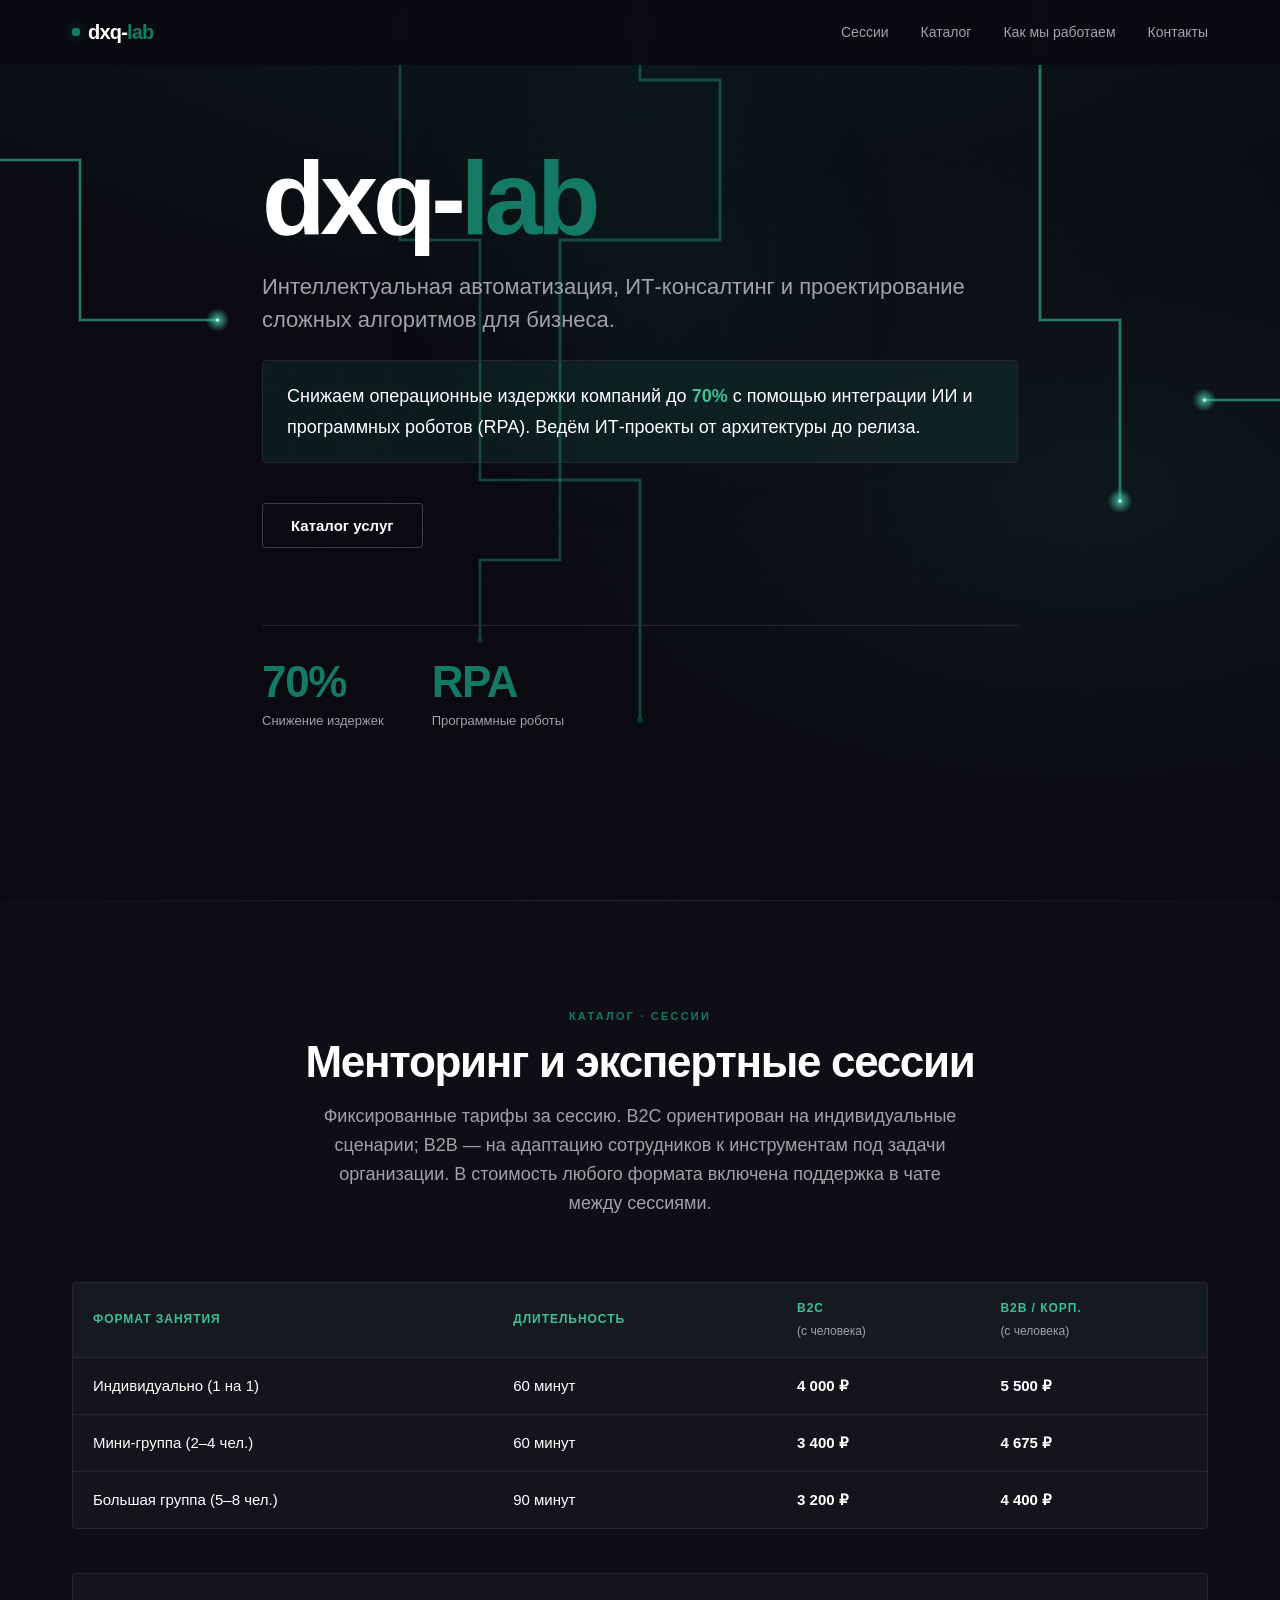
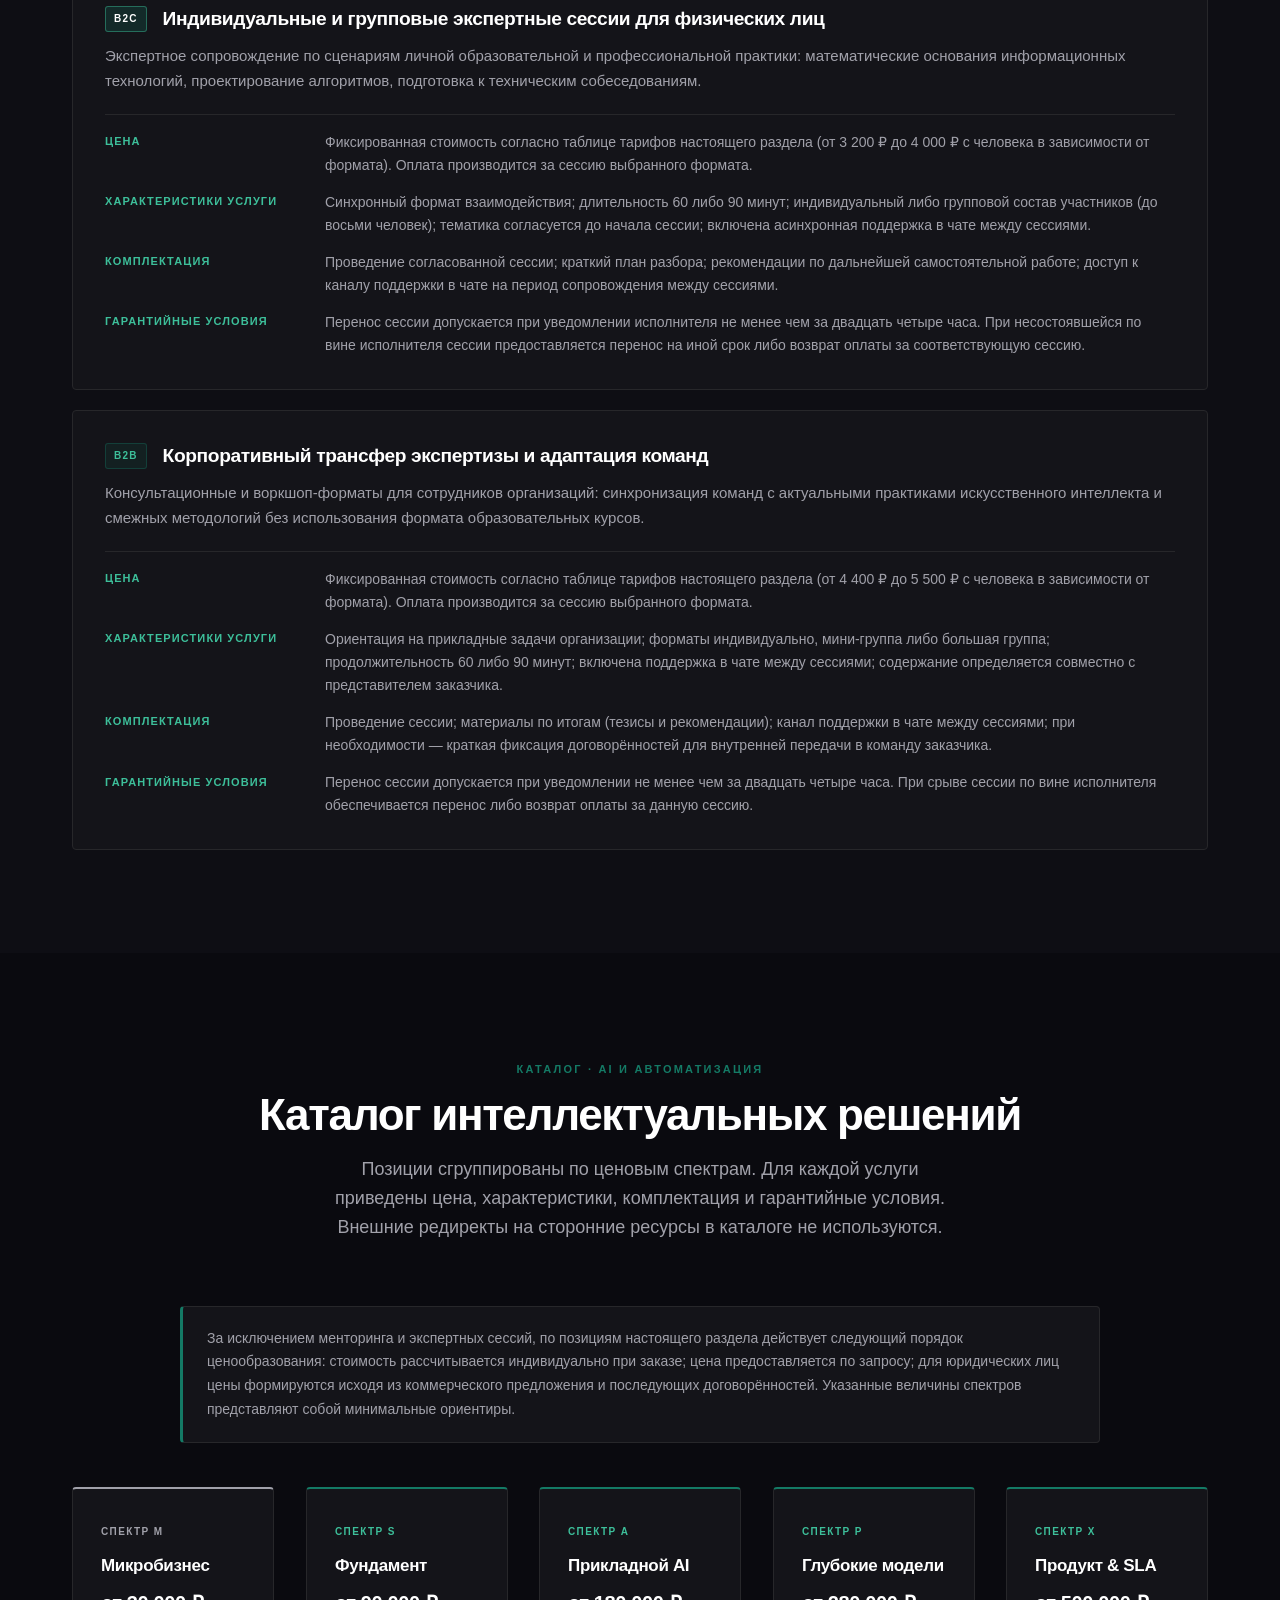
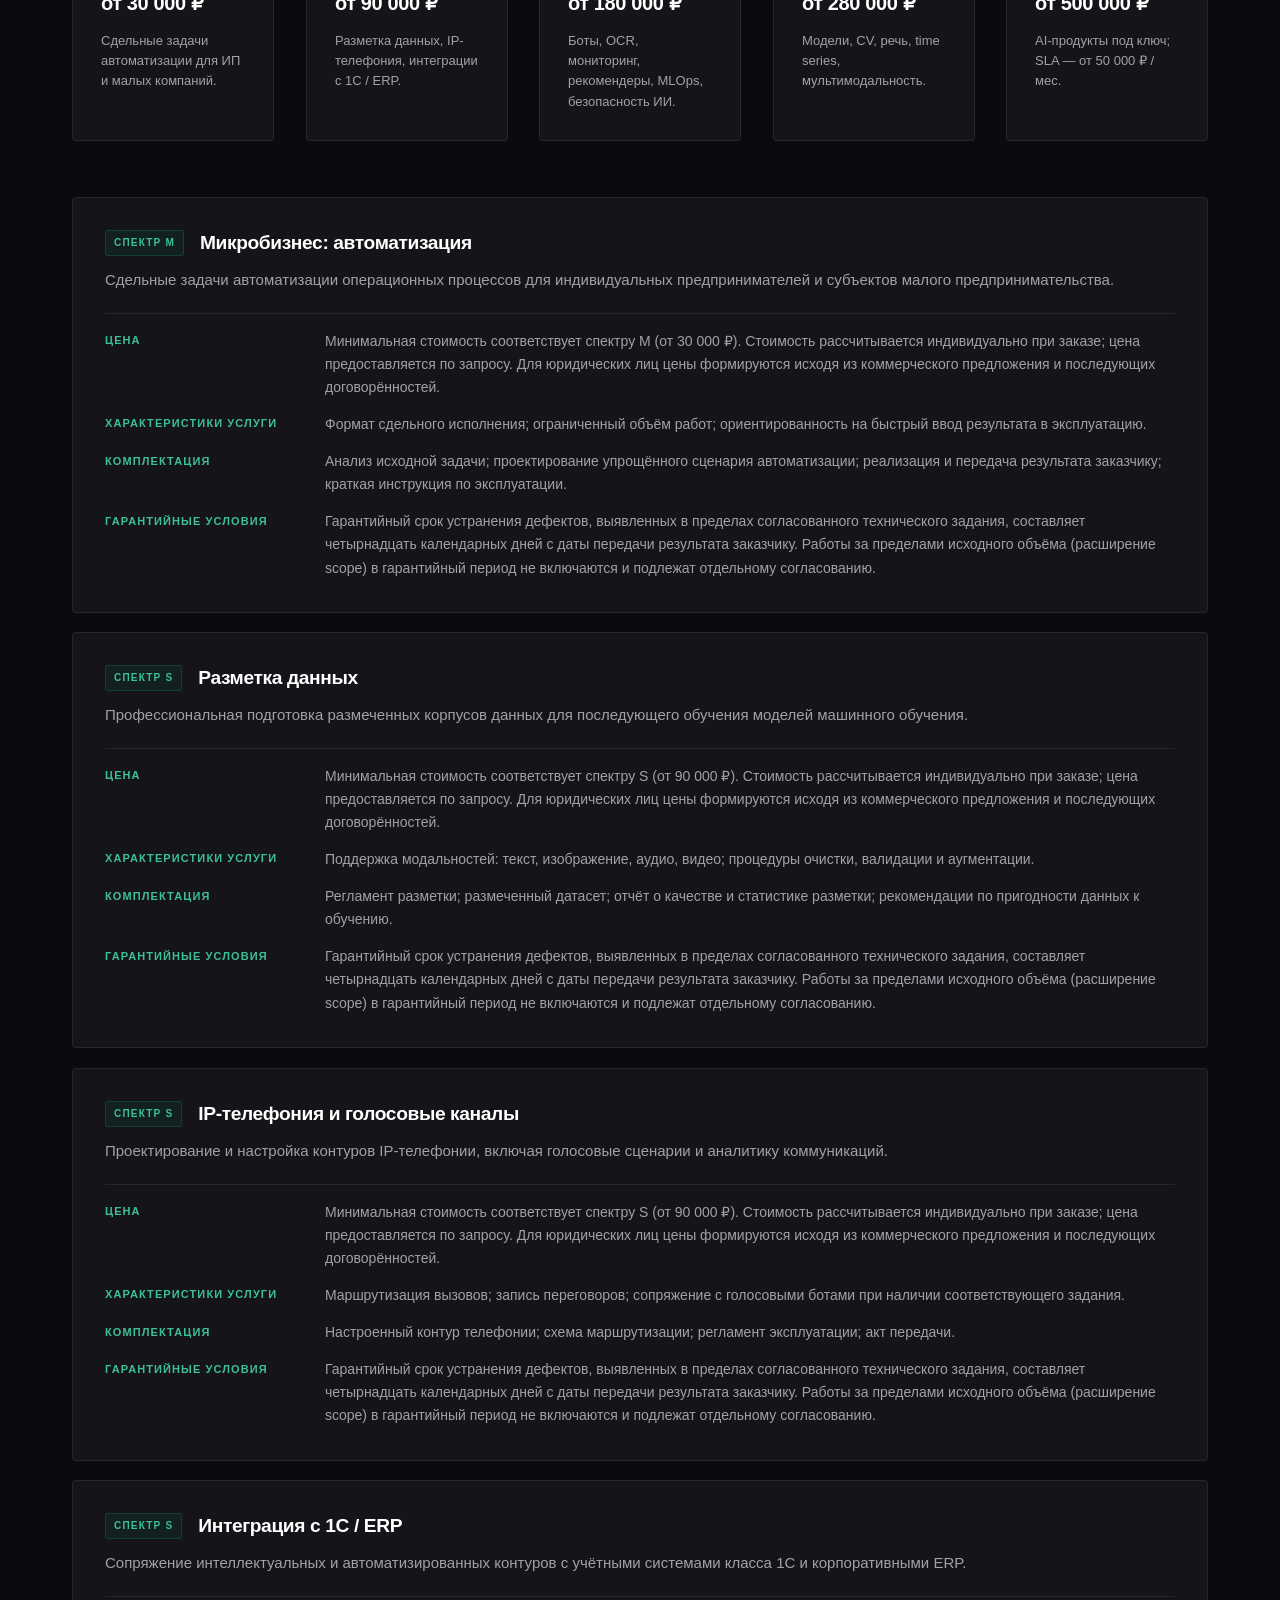
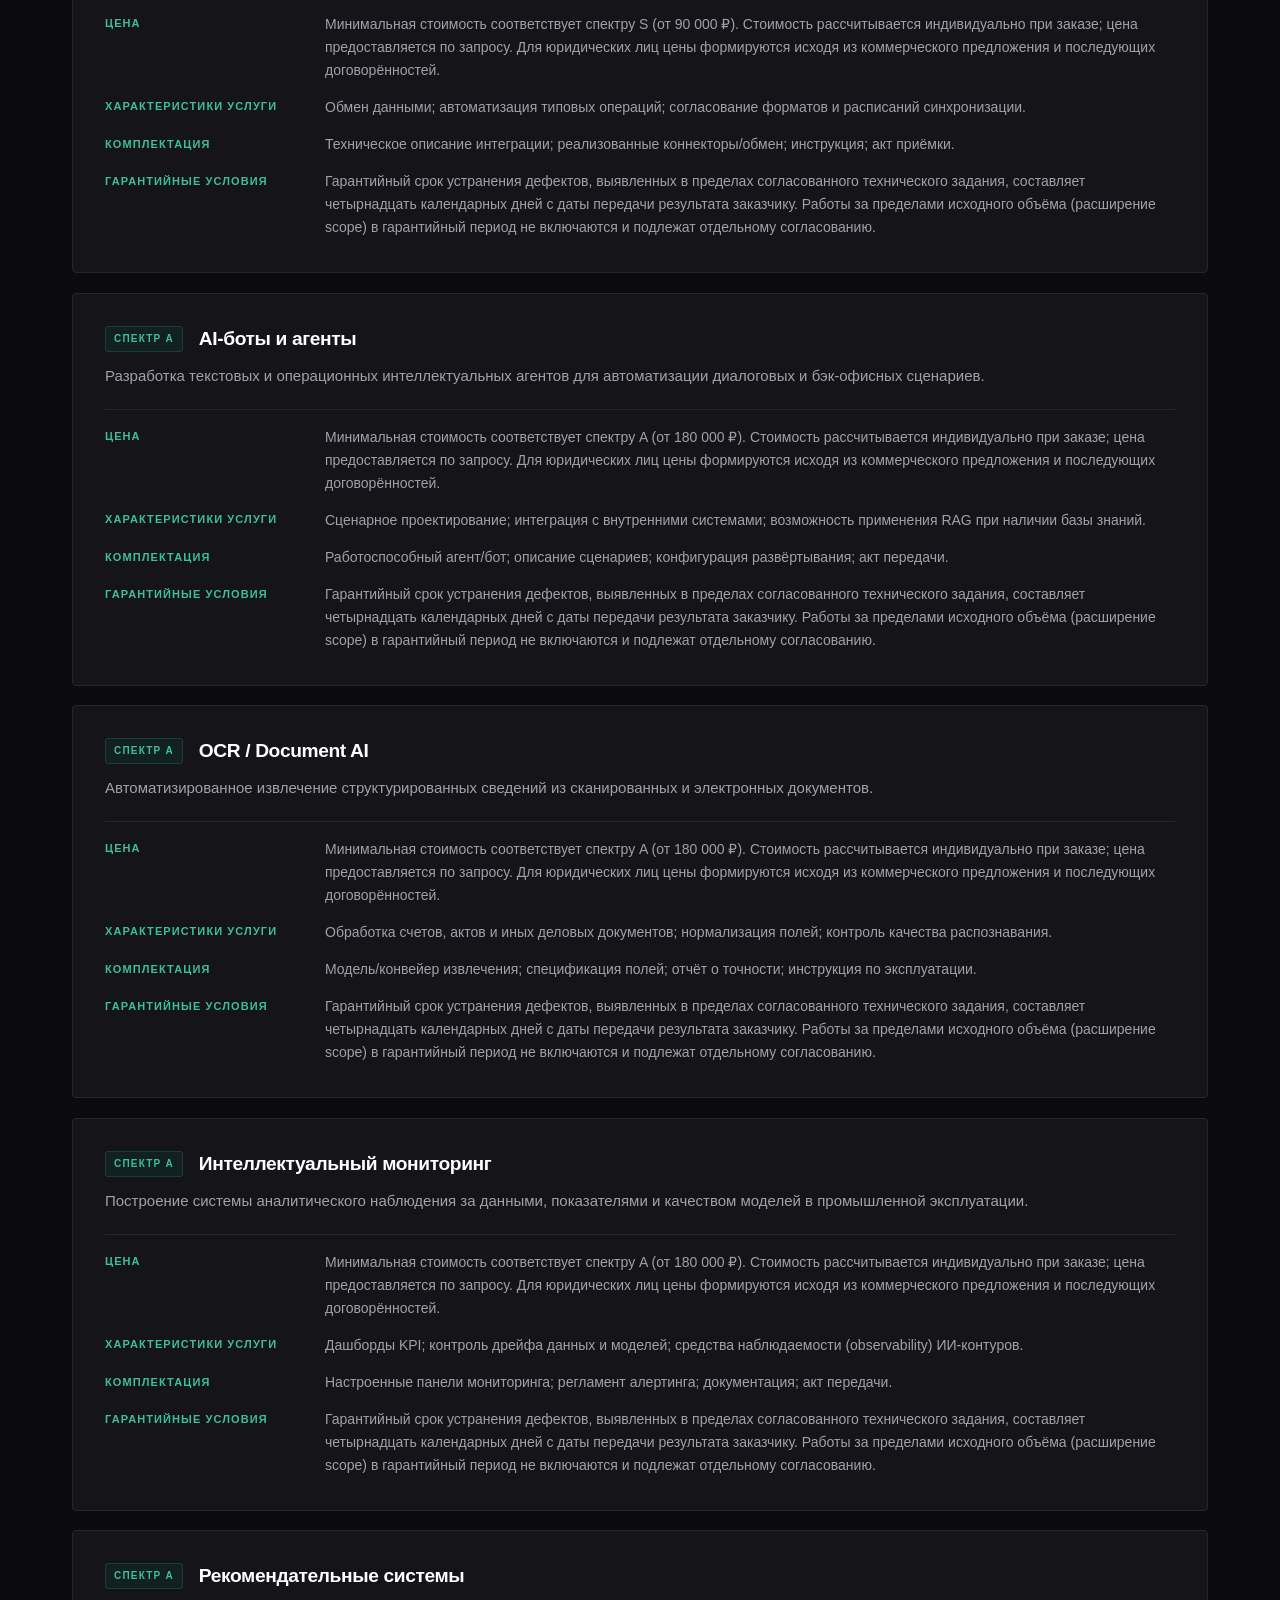
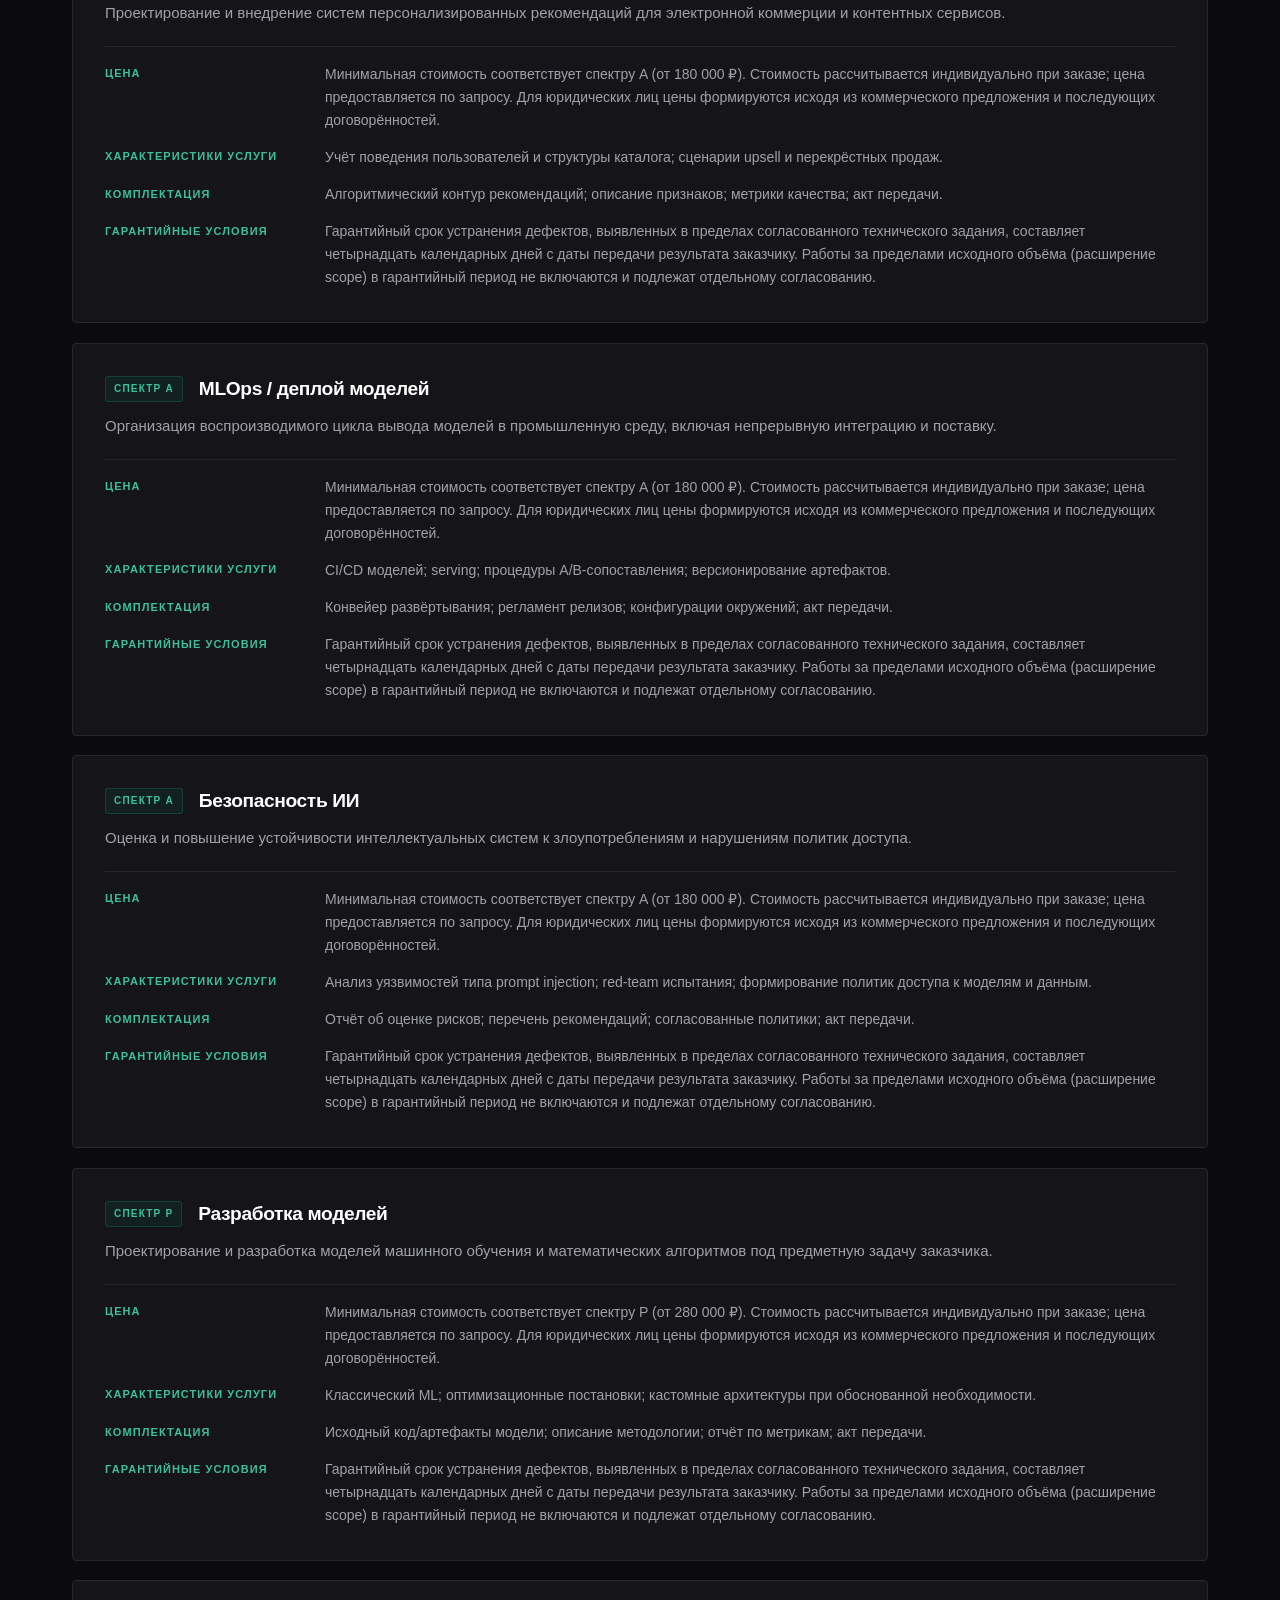
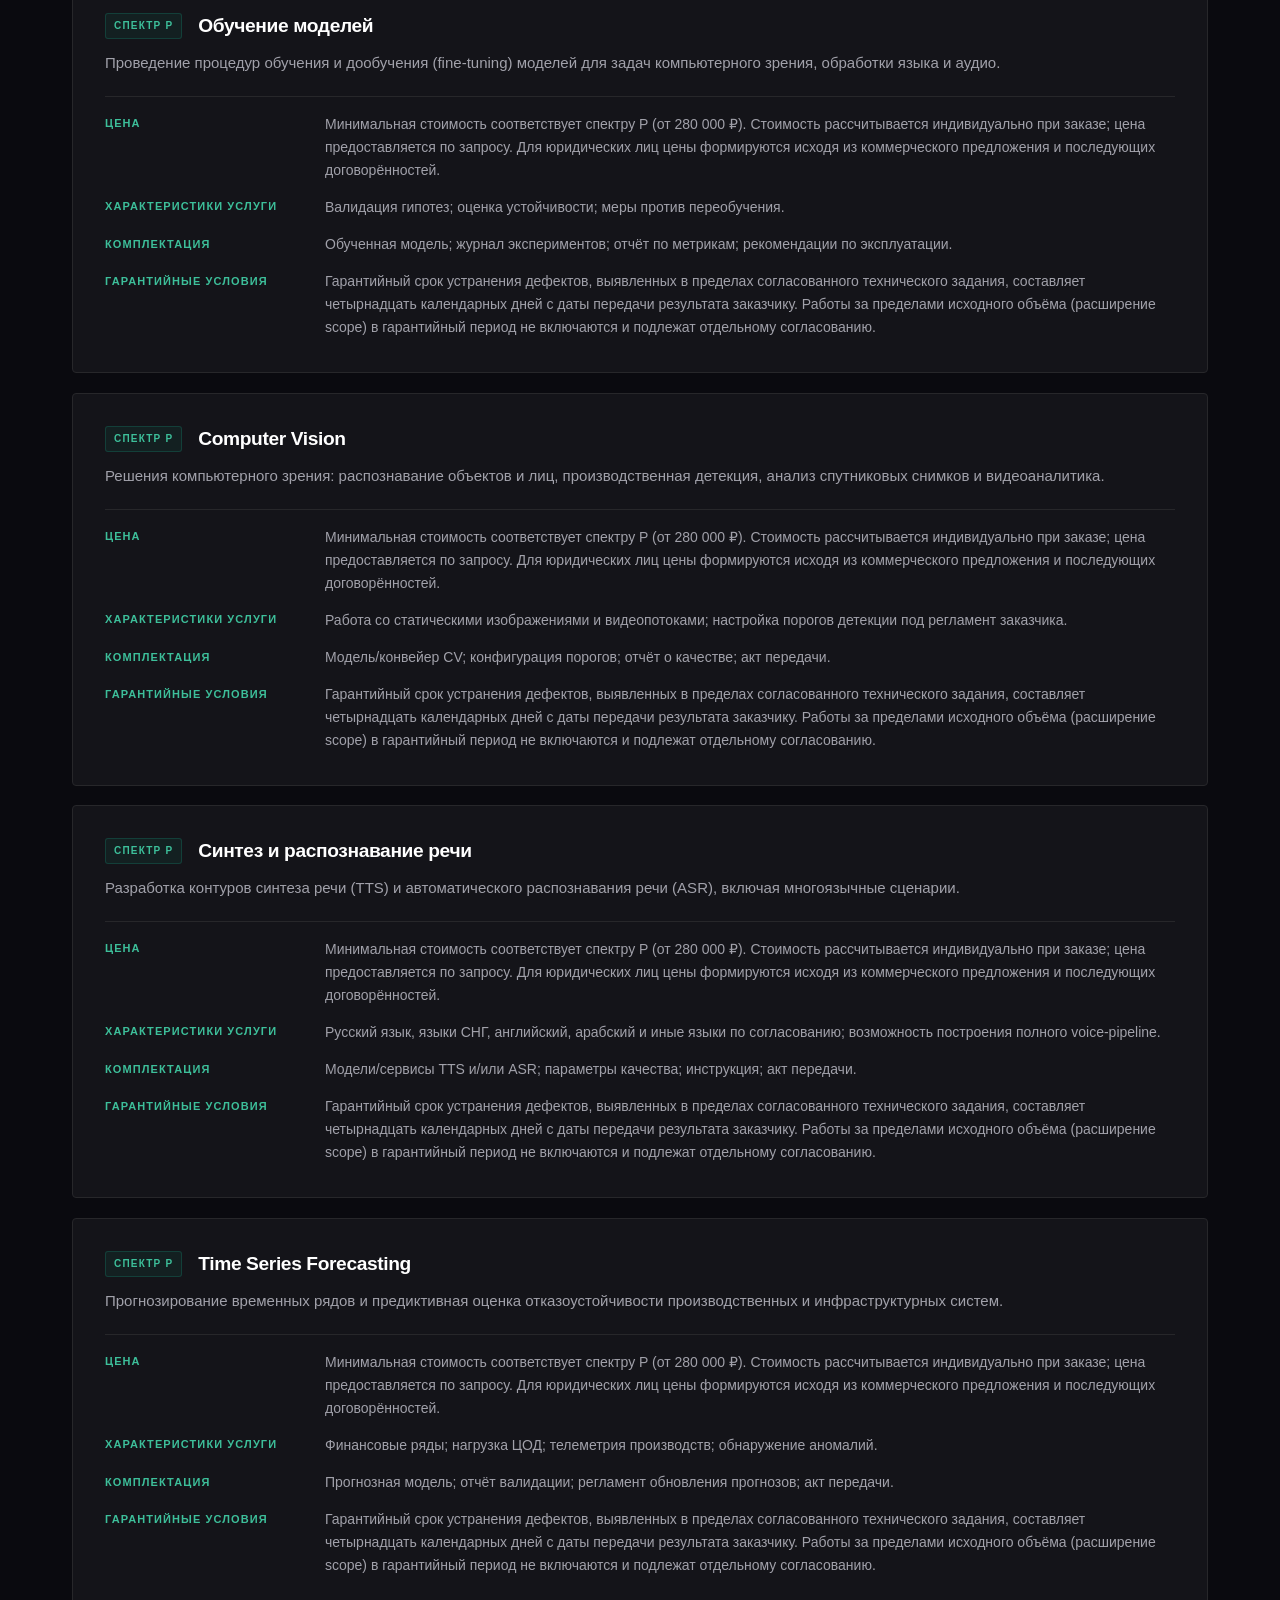
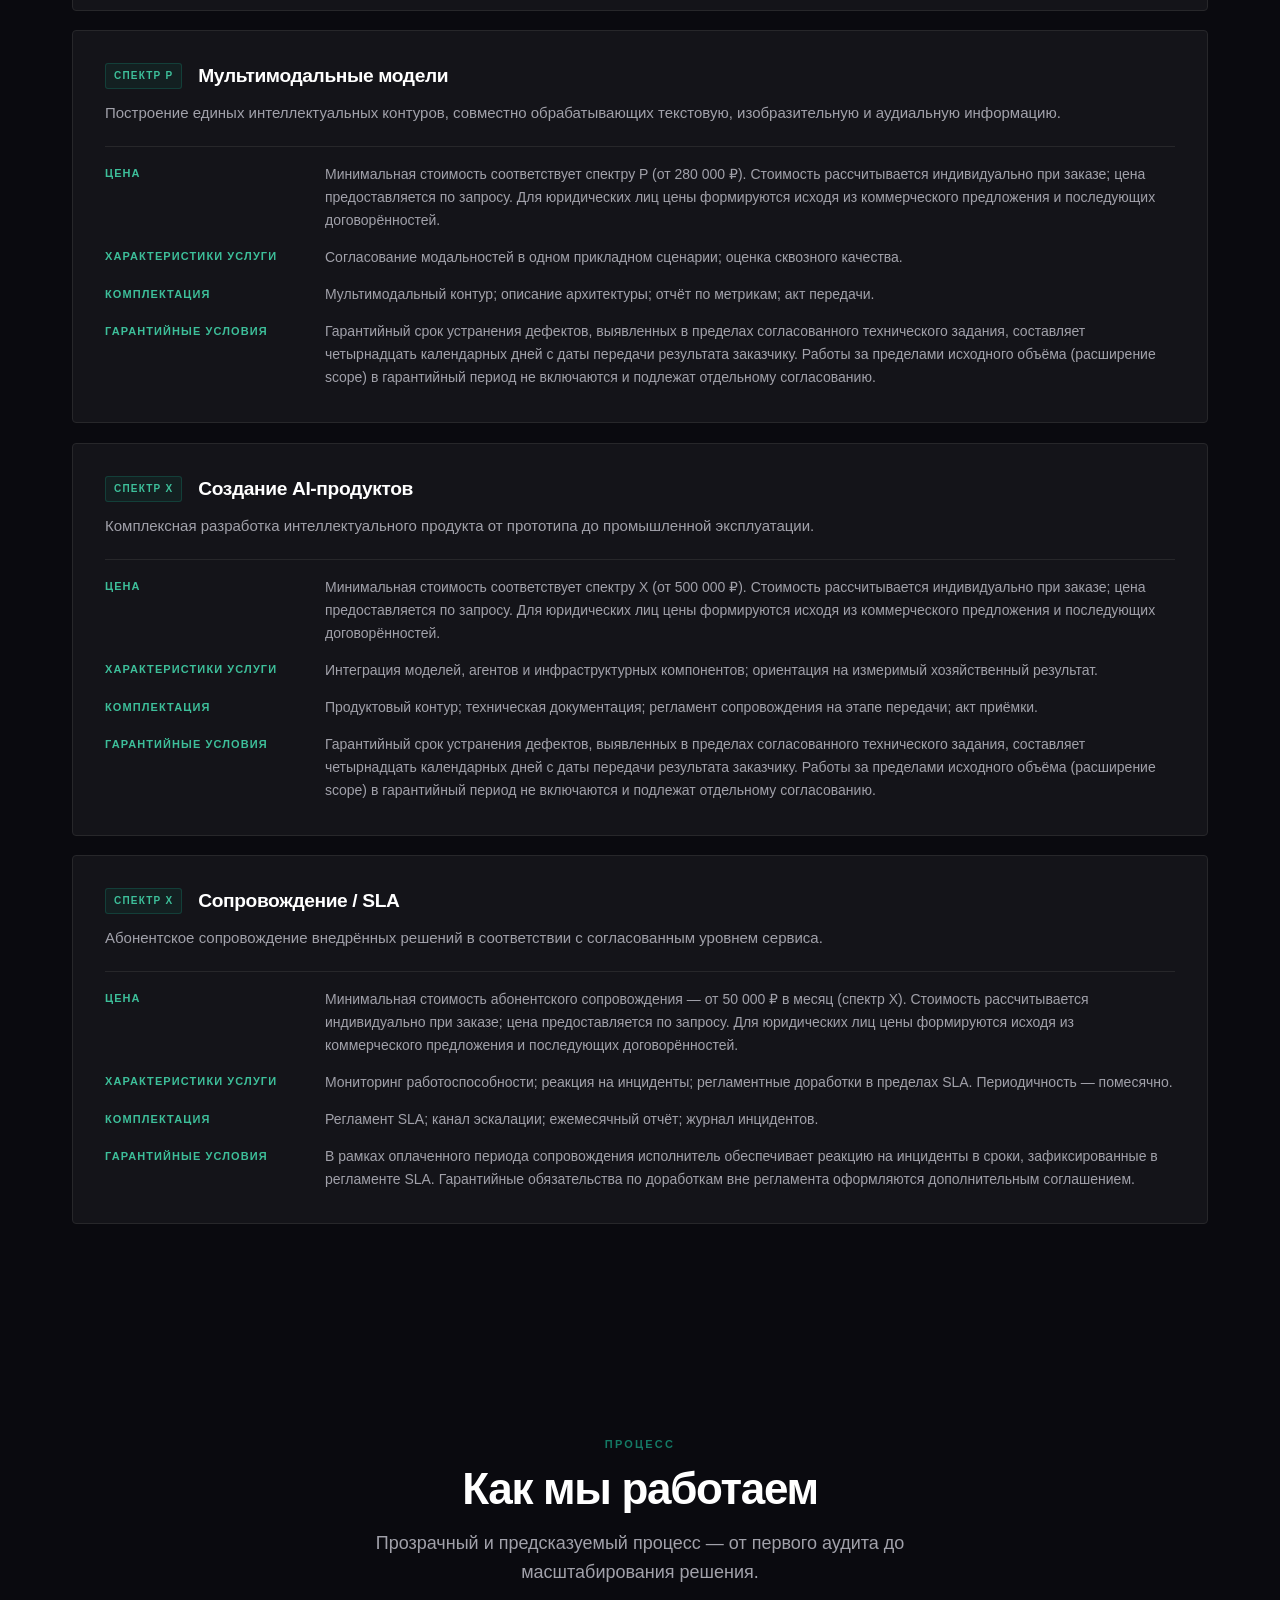
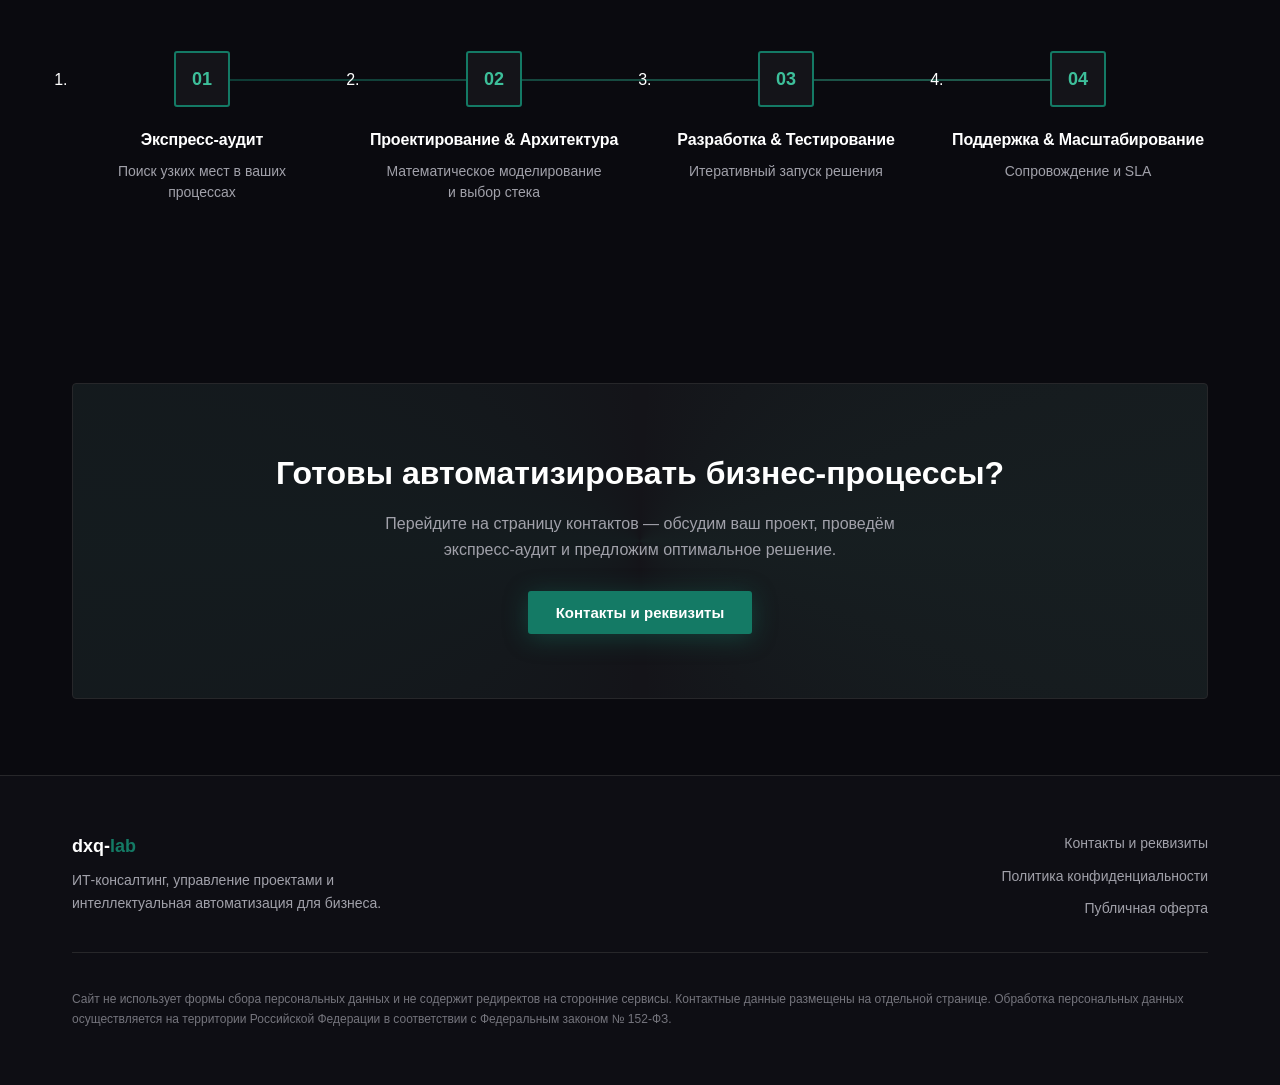
==== commit b9da8707: "design" ====
--- a/index.html
+++ b/index.html
@@ -21,6 +21,9 @@
   <link rel="stylesheet" href="css/style.css">
 </head>
 <body>
+
+  <canvas id="circuit-bg" class="circuit-bg" aria-hidden="true"></canvas>
+  <div class="scroll-progress" aria-hidden="true"><div class="scroll-progress__bar"></div></div>
 
   <!-- Mobile nav overlay -->
   <div class="nav-overlay" aria-hidden="true"></div>
@@ -837,6 +840,7 @@
   </footer>
 
   <script src="js/main.js" defer></script>
+  <script src="js/circuit-bg.js" defer></script>
   <script src="js/contact-nav.js" defer></script>
 </body>
 </html>
--- a/css/style.css
+++ b/css/style.css
@@ -333,6 +333,8 @@
   background-size: 48px 48px;
   mask-image: radial-gradient(ellipse 70% 70% at 50% 40%, black, transparent);
   pointer-events: none;
+  transform: translateY(calc(var(--scroll-y, 0) * 40px));
+  will-change: transform;
 }
 
 .hero__content {
@@ -1309,4 +1311,113 @@
     opacity: 1;
     transform: none;
   }
-}
+
+  .scroll-progress,
+  .circuit-bg,
+  .has-pointer-glow body::before {
+    display: none !important;
+  }
+
+  .tilt-card {
+    transform: none !important;
+  }
+}
+
+/* ==========================================================================
+   Motion layer — scroll progress, cursor glow, tilt cards, circuit etch
+   ========================================================================== */
+
+.circuit-bg {
+  position: fixed;
+  inset: 0;
+  width: 100%;
+  height: 100%;
+  z-index: 0;
+  pointer-events: none;
+  opacity: 0.95;
+}
+
+.header {
+  z-index: 100;
+}
+
+main,
+footer {
+  position: relative;
+  z-index: 1;
+}
+
+.scroll-progress {
+  position: fixed;
+  top: 0;
+  left: 0;
+  right: 0;
+  height: 2px;
+  z-index: 200;
+  pointer-events: none;
+  background: transparent;
+}
+
+.scroll-progress__bar {
+  height: 100%;
+  width: 100%;
+  transform: scaleX(0);
+  transform-origin: left center;
+  background: linear-gradient(90deg, var(--accent), var(--accent-light));
+  box-shadow: 0 0 12px rgba(61, 191, 154, 0.45);
+  will-change: transform;
+}
+
+.has-pointer-glow body::before {
+  content: "";
+  position: fixed;
+  inset: 0;
+  pointer-events: none;
+  z-index: 0;
+  background: radial-gradient(
+    480px circle at var(--glow-x, 50%) var(--glow-y, 30%),
+    rgba(20, 122, 101, 0.08),
+    transparent 55%
+  );
+}
+
+.hero {
+  --scroll-y: 0;
+}
+
+.tilt-card {
+  --tilt-x: 0deg;
+  --tilt-y: 0deg;
+  --shine-x: 50%;
+  --shine-y: 50%;
+  transform: perspective(900px) rotateX(var(--tilt-x)) rotateY(var(--tilt-y));
+  transform-style: preserve-3d;
+  transition: transform 0.18s ease-out, border-color var(--transition), box-shadow var(--transition);
+  will-change: transform;
+}
+
+.tilt-card::after {
+  content: "";
+  position: absolute;
+  inset: 0;
+  border-radius: inherit;
+  pointer-events: none;
+  opacity: 0;
+  background: radial-gradient(
+    280px circle at var(--shine-x) var(--shine-y),
+    rgba(61, 191, 154, 0.16),
+    transparent 60%
+  );
+  transition: opacity 0.2s ease;
+}
+
+.tilt-card:hover::after {
+  opacity: 1;
+}
+
+.spectrum-card,
+.catalog-item,
+.service-card {
+  position: relative;
+  overflow: hidden;
+}
